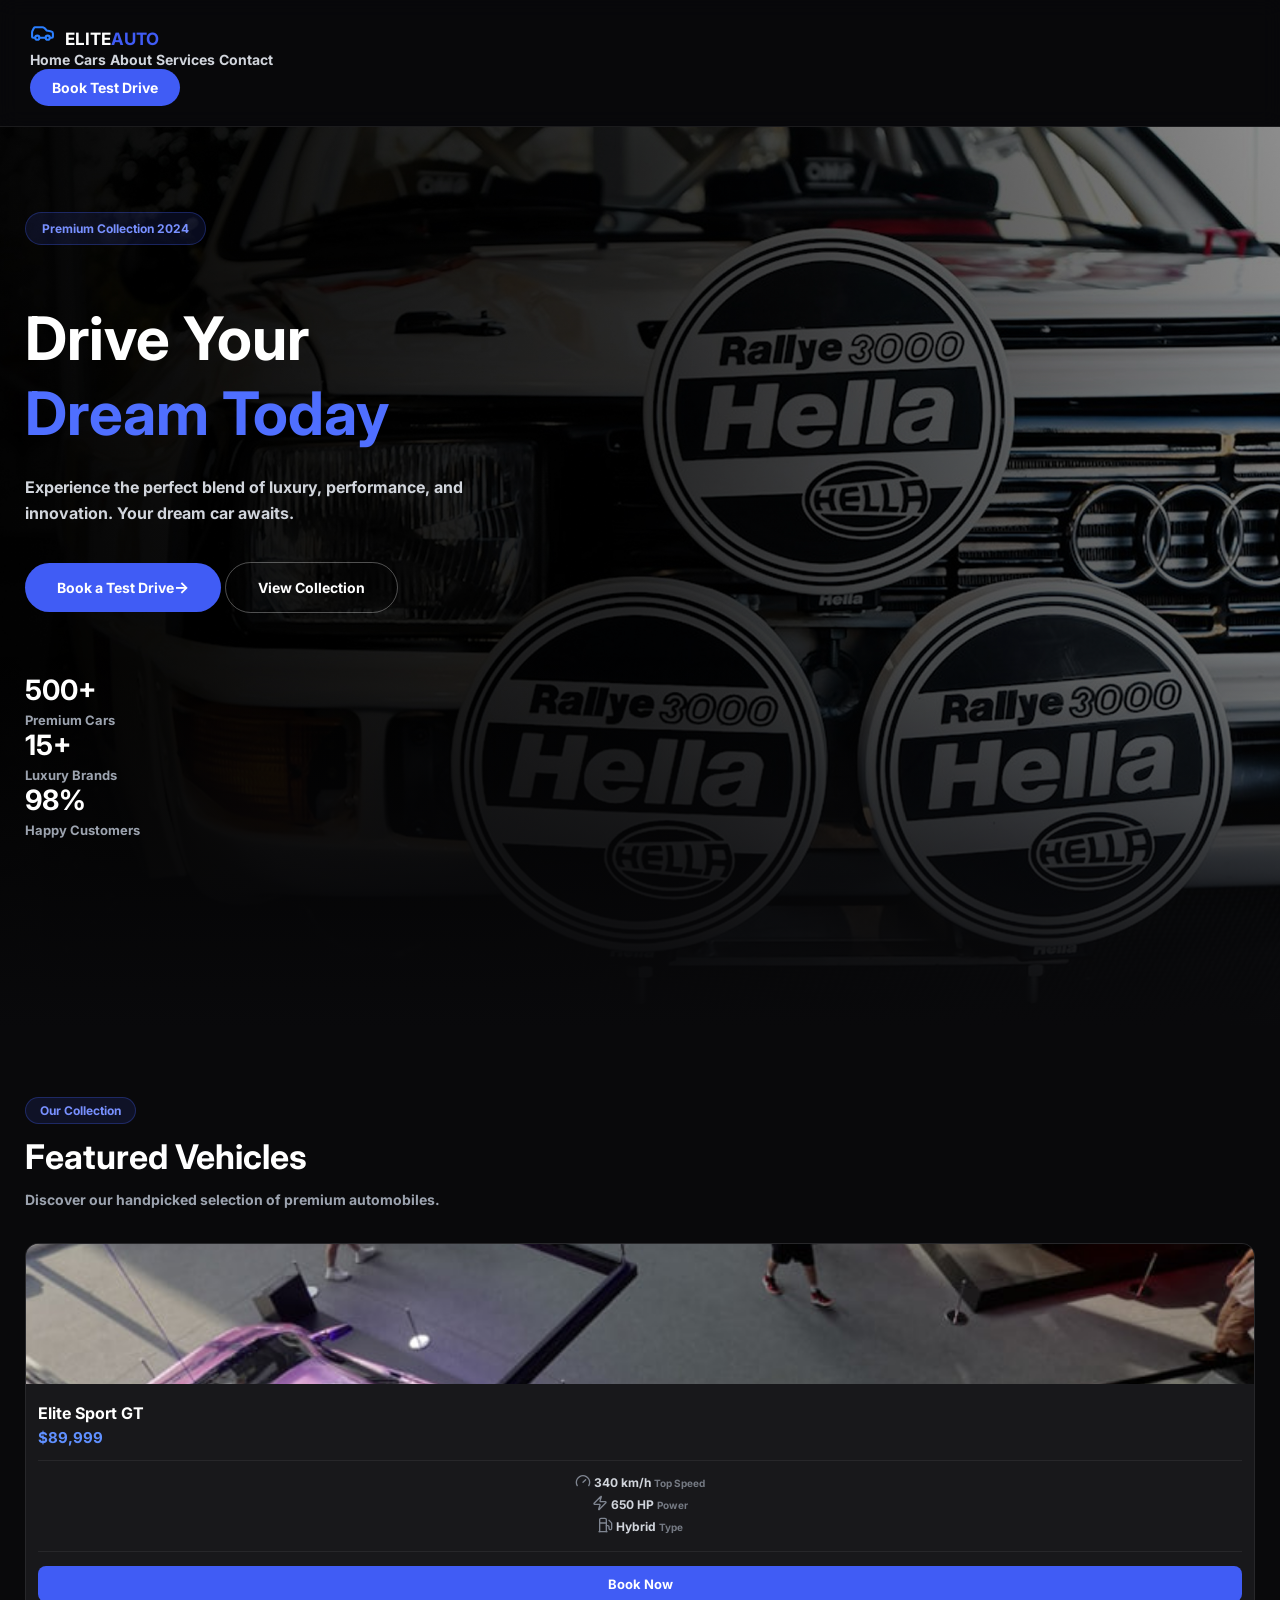
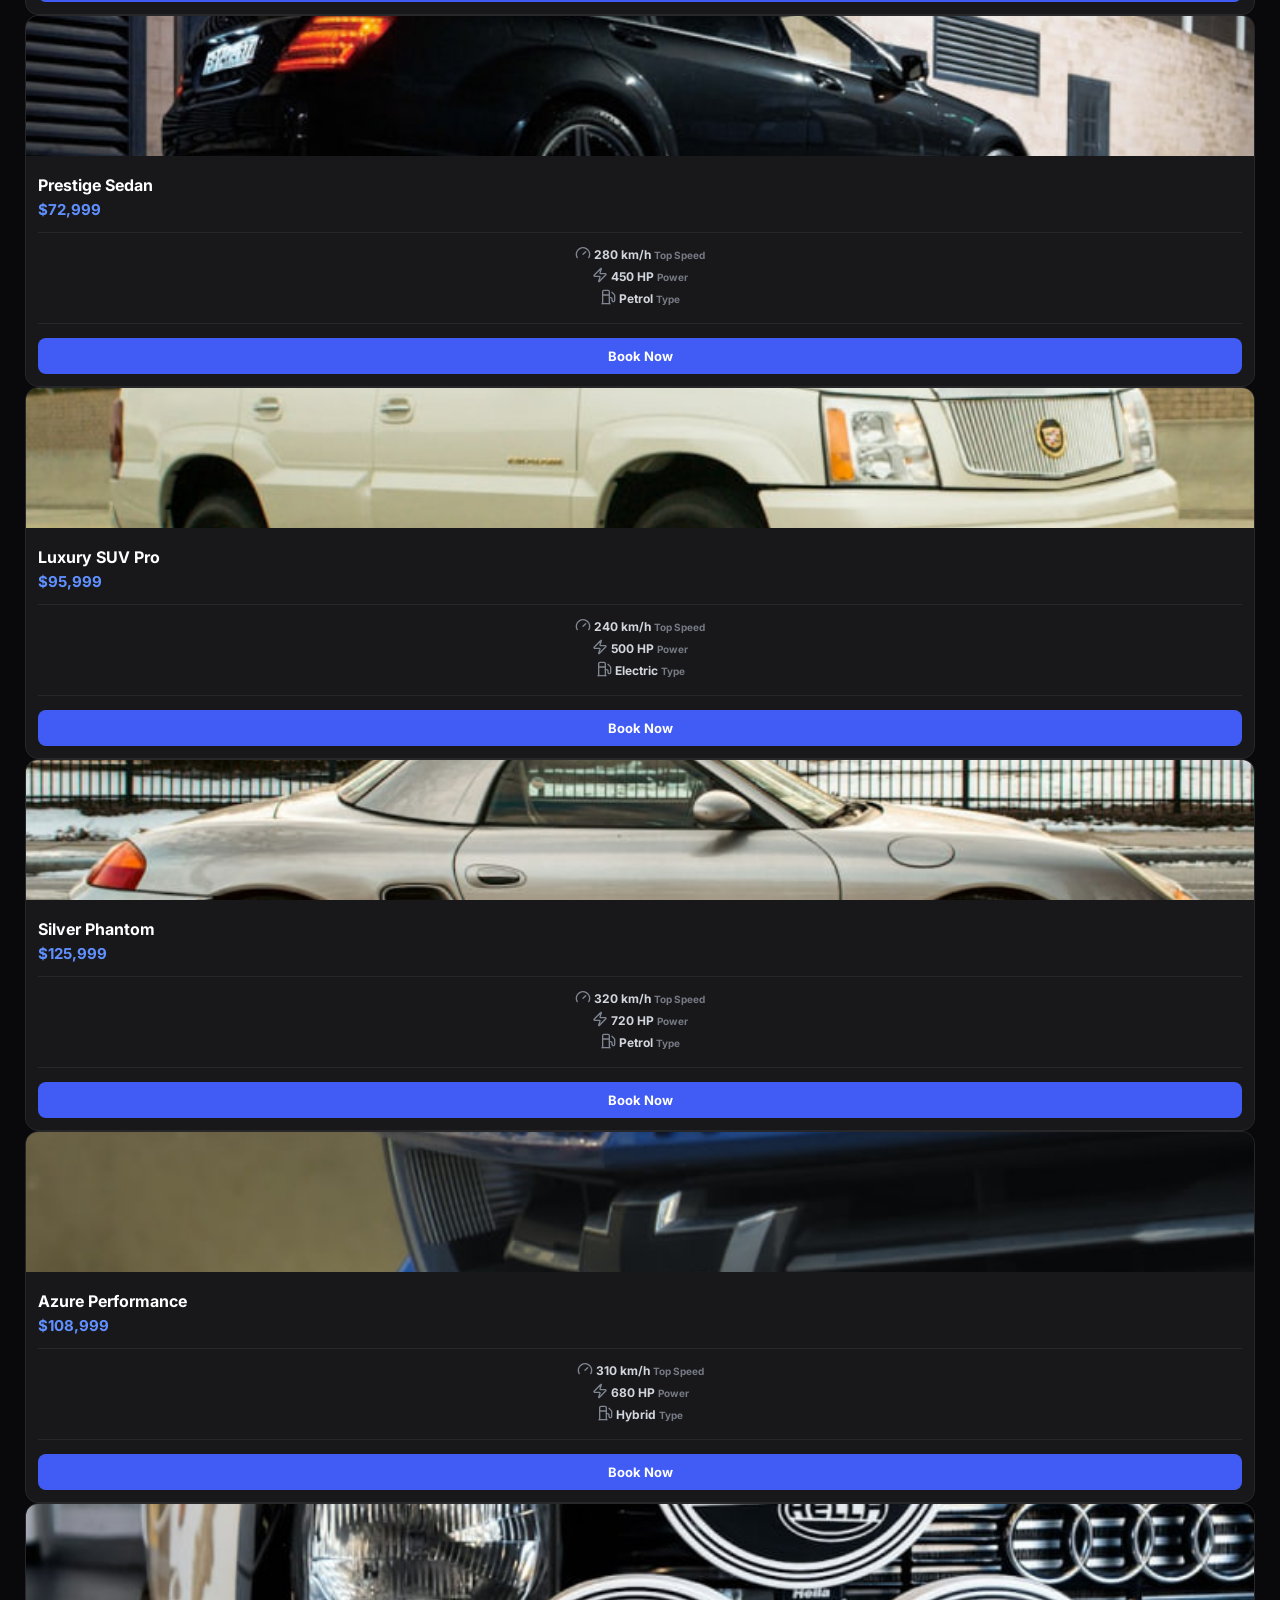
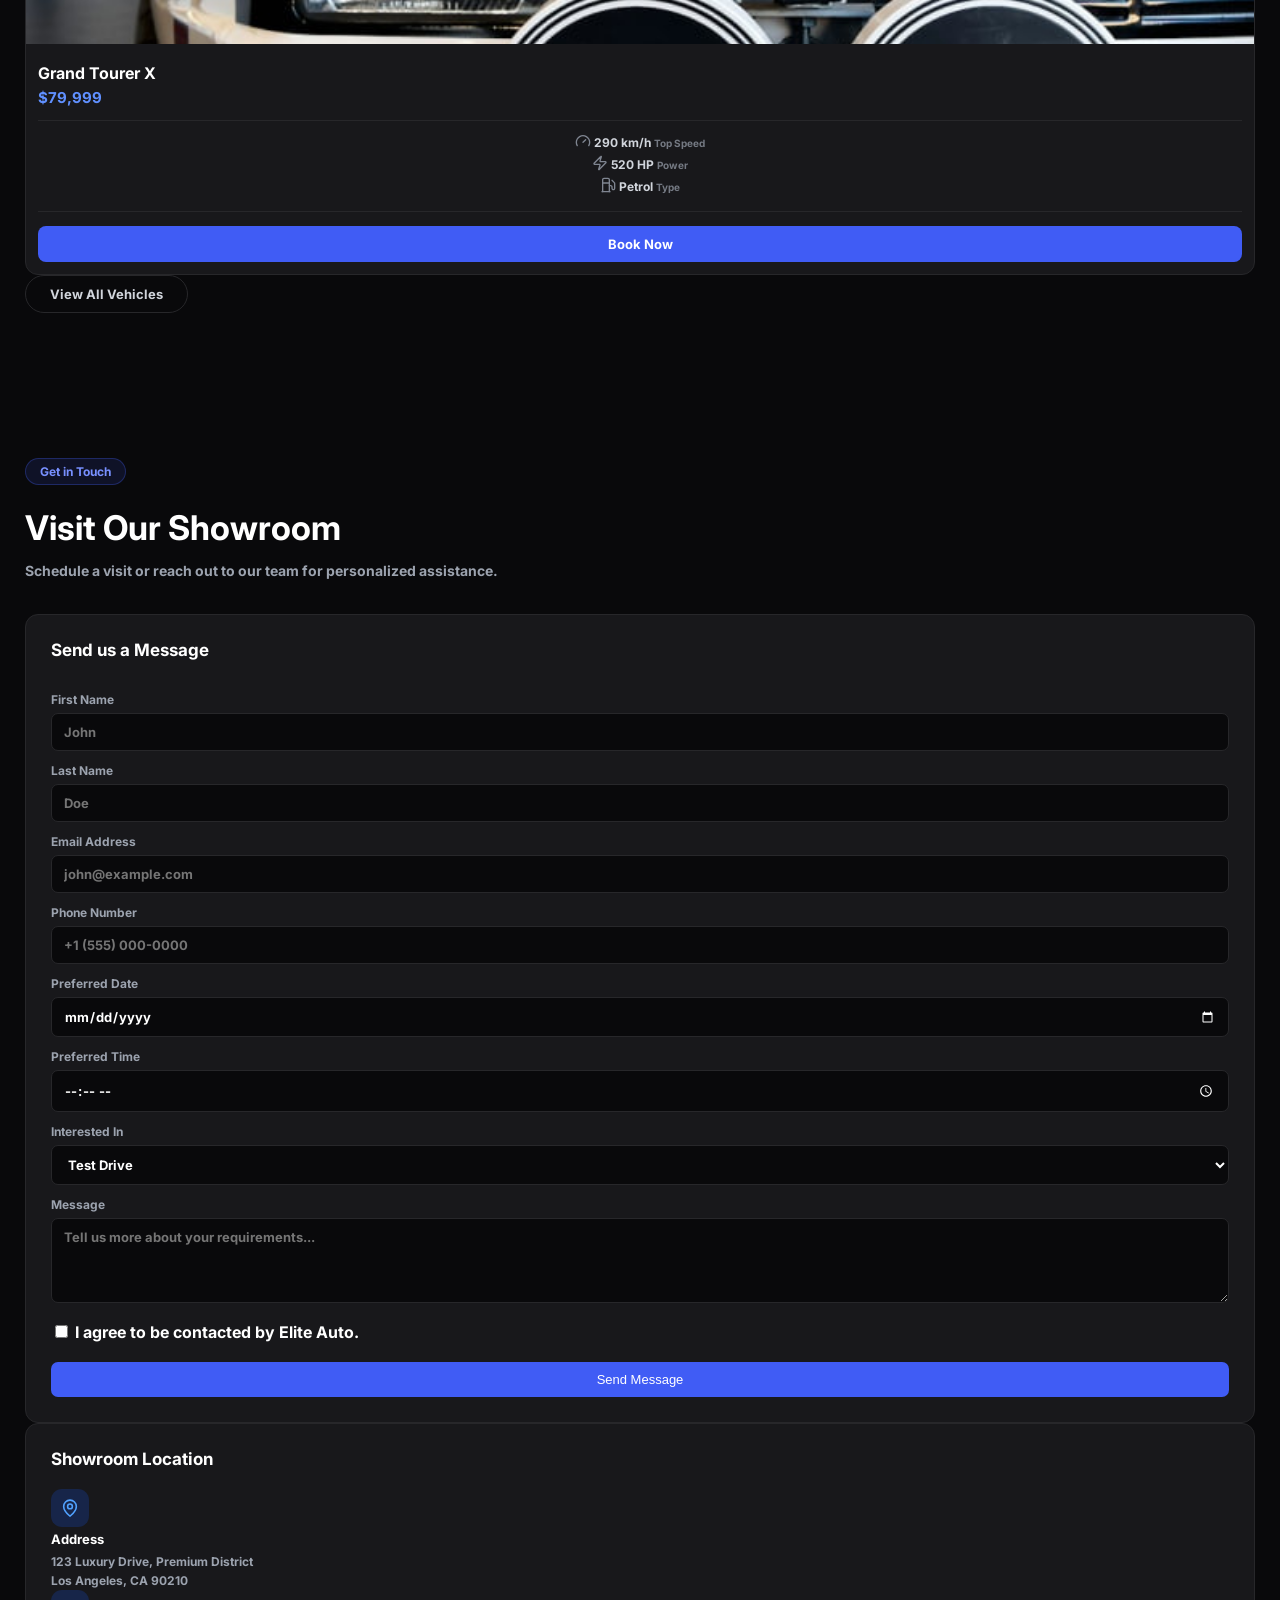
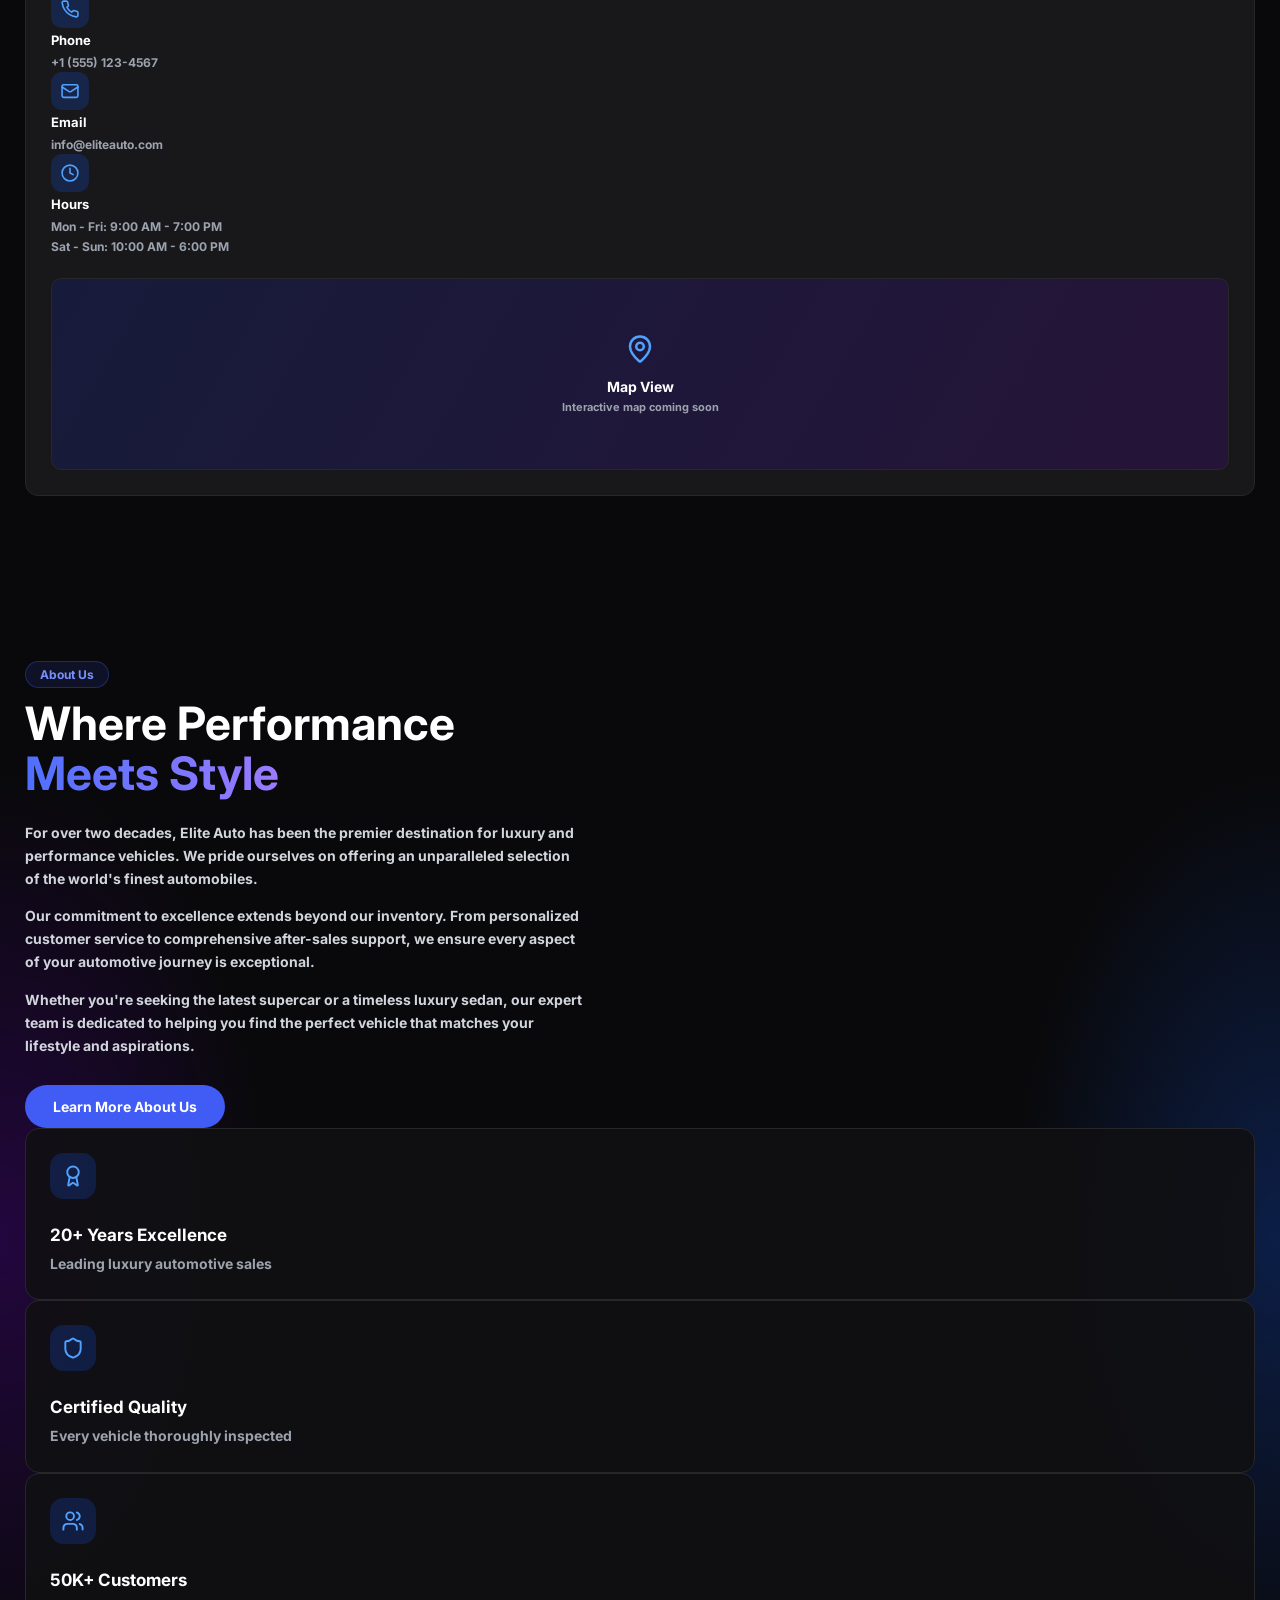
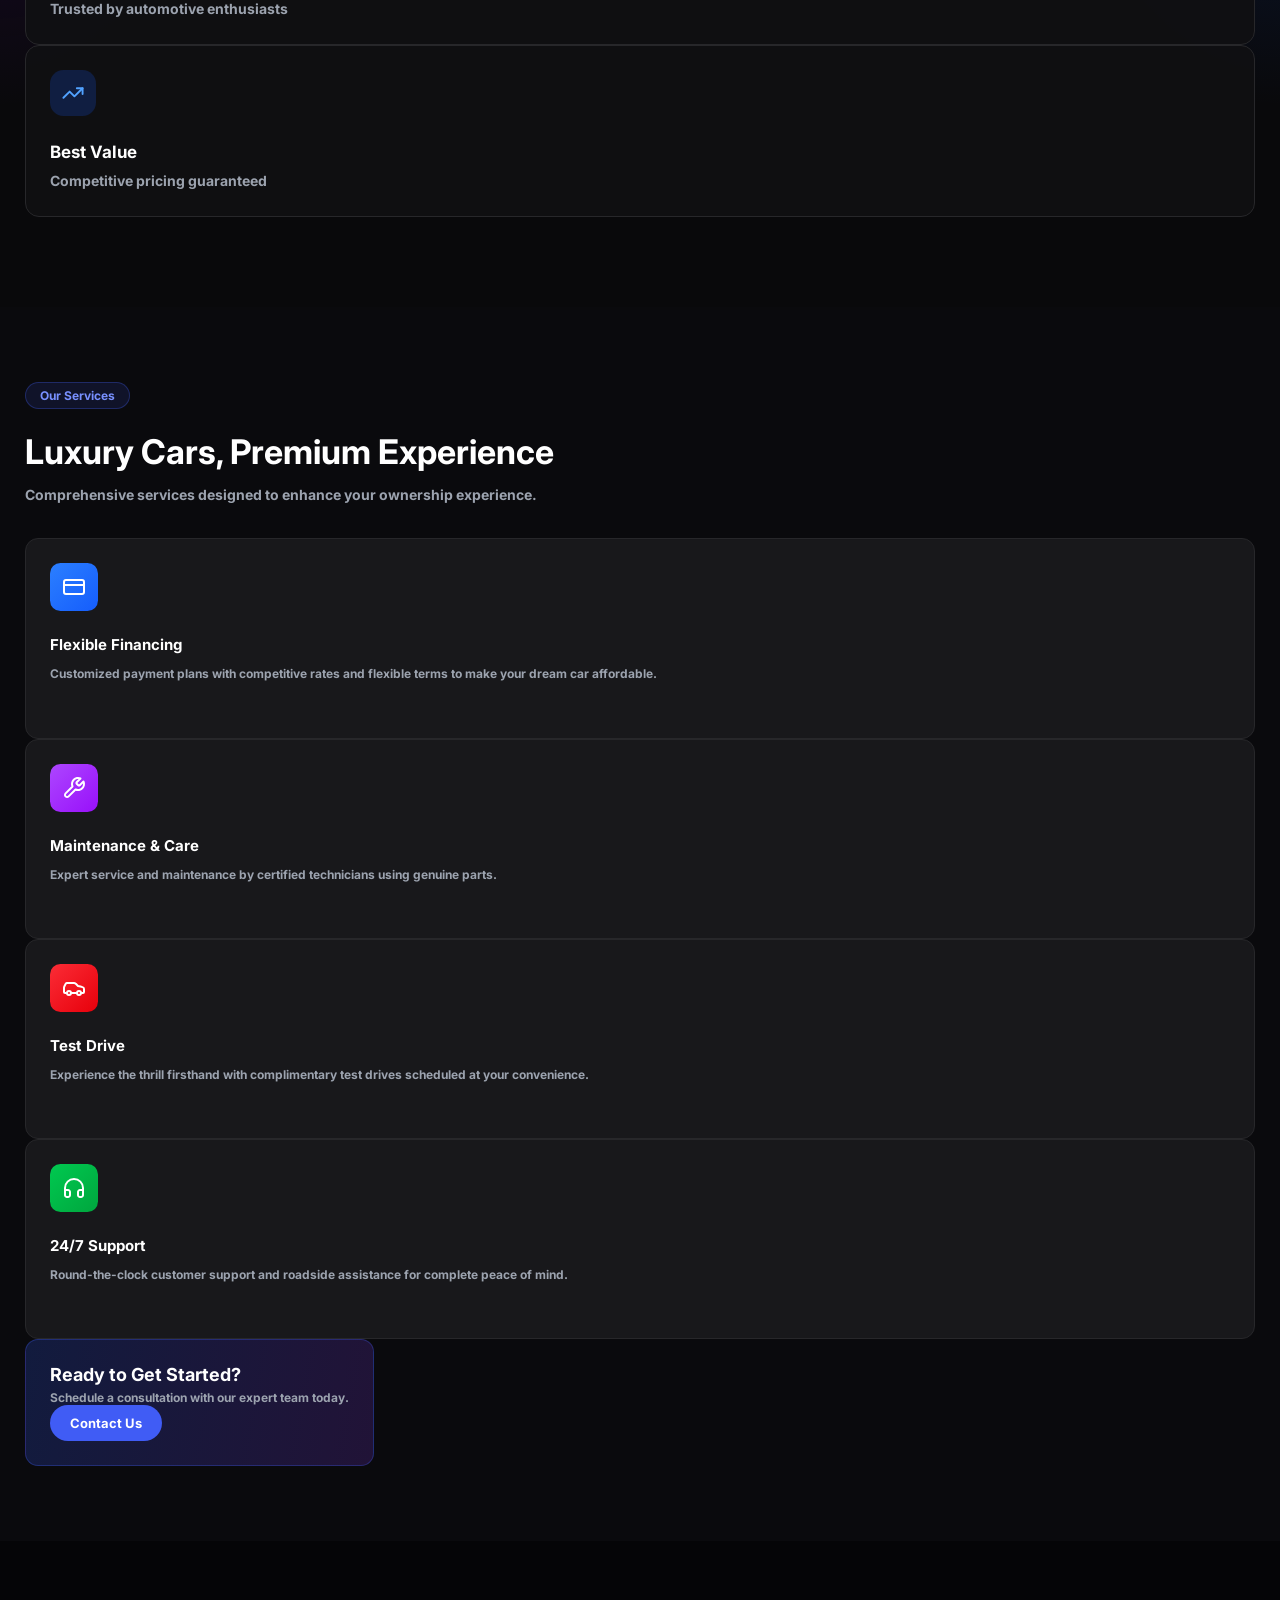
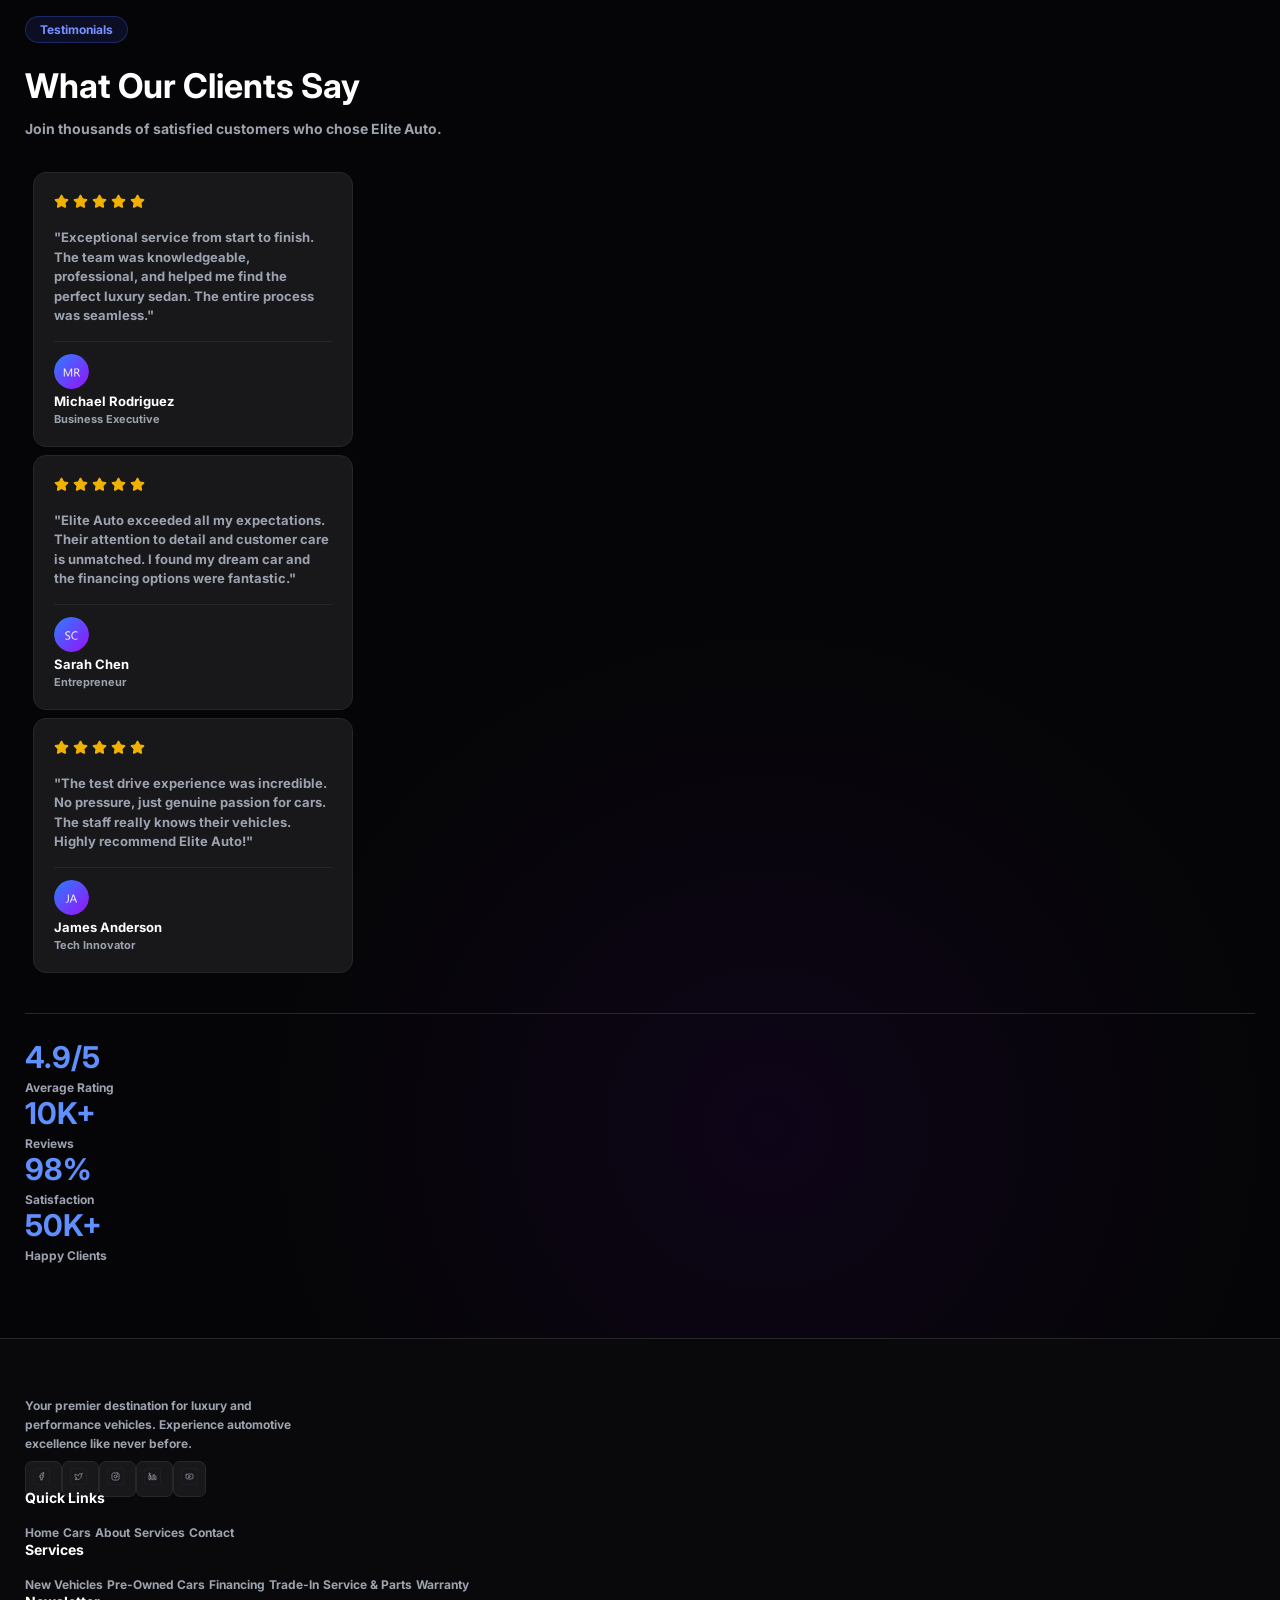
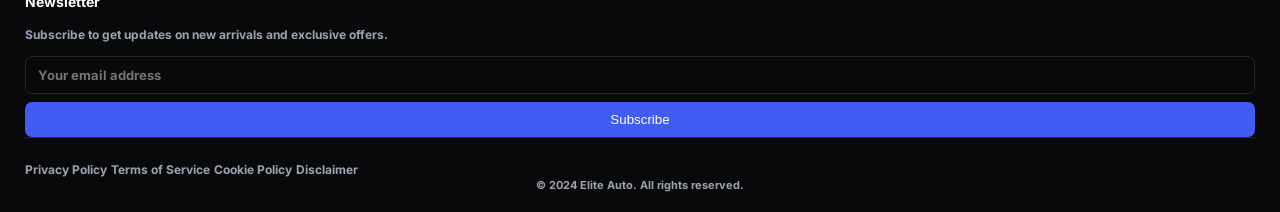
==== index.html @ 0f25a871 "first commit" ====
<!DOCTYPE html>
<html lang="en">
<head>
    <meta charset="UTF-8">
    <meta name="viewport" content="width=device-width, initial-scale=1.0">
    <link rel="icon" href="CSS/logo/favicon-32x32.png">
    <link rel="stylesheet" href="CSS/main.css">
    <link rel="preconnect" href="https://fonts.googleapis.com">
    <link rel="preconnect" href="https://fonts.gstatic.com" crossorigin>
    <link href="https://fonts.googleapis.com/css2?family=Inter:wght@400;500;600;700&display=swap" rel="stylesheet">
    <title>Elite Auto</title>
</head>

<body>

<header class="site-header">
    <a class="site-header__brand" href="#home">
        <img class="site-header__logo" src="CSS/logo/logo.svg" alt="Elite Auto">
        Elite<span class="site-header__brand-accent">Auto</span>
    </a>

    <nav class="site-header__nav">
        <a class="site-header__link" href="#home">Home</a>
        <a class="site-header__link" href="#cars">Cars</a>
        <a class="site-header__link" href="#about">About</a>
        <a class="site-header__link" href="#services">Services</a>
        <a class="site-header__link" href="#contact">Contact</a>
    </nav>

    <a class="site-header__cta" href="#contact">Book Test Drive</a>
</header>


<main>
<section class="hero" id="home">
    <p class="hero__badge">Premium Collection 2024</p>

    <h1 class="hero__title">
        Drive Your<br>
        <span class="hero__title-accent">Dream Today</span>
    </h1>

    <p class="hero__description">
        Experience the perfect blend of luxury, performance, and innovation.
        Your dream car awaits.
    </p>

    <div class="hero__actions">
        <a class="hero__button hero__button--primary" href="#contact">Book a Test Drive</a>
        <a class="hero__button hero__button--secondary" href="#cars">View Collection</a>
    </div>

    <dl class="hero__stats">
        <div class="hero__stat">
            <dt class="hero__stat-value">500+</dt>
            <dd class="hero__stat-label">Premium Cars</dd>
        </div>

        <div class="hero__stat">
            <dt class="hero__stat-value">15+</dt>
            <dd class="hero__stat-label">Luxury Brands</dd>
        </div>

        <div class="hero__stat">
            <dt class="hero__stat-value">98%</dt>
            <dd class="hero__stat-label">Happy Customers</dd>
        </div>
    </dl>
</section>


<section class="cars" id="cars">

    <header class="cars__header">
        <p class="cars__badge">Our Collection</p>
        <h2 class="cars__title">Featured Vehicles</h2>
        <p class="cars__description">
            Discover our handpicked selection of premium automobiles.
        </p>
    </header>

    <ul class="cars__grid">

        <li class="cars__item">
            <article class="car-card">
                <img class="car-card__image"
                     src="CSS/Images/photo1.jpg"
                     alt="Elite Sport GT">

                <h3 class="car-card__title">Elite Sport GT</h3>
                <p class="car-card__price">$89,999</p>

                <ul class="car-card__specs">
                    <li class="car-card__spec">
                        <img class="car-card__spec-icon" src="CSS/icons/speed.svg" alt="">
                        <span class="car-card__spec-value">340 km/h</span>
                        <span class="car-card__spec-label">Top Speed</span>
                    </li>
                    <li class="car-card__spec">
                        <img class="car-card__spec-icon" src="CSS/icons/power.svg" alt="">
                        <span class="car-card__spec-value">650 HP</span>
                        <span class="car-card__spec-label">Power</span>
                    </li>
                    <li class="car-card__spec">
                        <img class="car-card__spec-icon" src="CSS/icons/type.svg" alt="">
                        <span class="car-card__spec-value">Hybrid</span>
                        <span class="car-card__spec-label">Type</span>
                    </li>
                </ul>

                <a class="car-card__button" href="#contact">Book Now</a>
            </article>
        </li>

        <li class="cars__item">
            <article class="car-card">
                <img class="car-card__image"
                     src="CSS/Images/photo2.jpg"
                     alt="Prestige Sedan">

                <h3 class="car-card__title">Prestige Sedan</h3>
                <p class="car-card__price">$72,999</p>

                <ul class="car-card__specs">
                    <li class="car-card__spec">
                        <img class="car-card__spec-icon" src="CSS/icons/speed.svg" alt="">
                        <span class="car-card__spec-value">280 km/h</span>
                        <span class="car-card__spec-label">Top Speed</span>
                    </li>
                    <li class="car-card__spec">
                        <img class="car-card__spec-icon" src="CSS/icons/power.svg" alt="">
                        <span class="car-card__spec-value">450 HP</span>
                        <span class="car-card__spec-label">Power</span>
                    </li>
                    <li class="car-card__spec">
                        <img class="car-card__spec-icon" src="CSS/icons/type.svg" alt="">
                        <span class="car-card__spec-value">Petrol</span>
                        <span class="car-card__spec-label">Type</span>
                    </li>
                </ul>

                <a class="car-card__button" href="#contact">Book Now</a>
            </article>
        </li>

        <li class="cars__item">
            <article class="car-card">
                <img class="car-card__image"
                     src="CSS/Images/photo3.jpg"
                     alt="Luxury SUV Pro">

                <h3 class="car-card__title">Luxury SUV Pro</h3>
                <p class="car-card__price">$95,999</p>

                <ul class="car-card__specs">
                    <li class="car-card__spec">
                        <img class="car-card__spec-icon" src="CSS/icons/speed.svg" alt="">
                        <span class="car-card__spec-value">240 km/h</span>
                        <span class="car-card__spec-label">Top Speed</span>
                    </li>
                    <li class="car-card__spec">
                        <img class="car-card__spec-icon" src="CSS/icons/power.svg" alt="">
                        <span class="car-card__spec-value">500 HP</span>
                        <span class="car-card__spec-label">Power</span>
                    </li>
                    <li class="car-card__spec">
                        <img class="car-card__spec-icon" src="CSS/icons/type.svg" alt="">
                        <span class="car-card__spec-value">Electric</span>
                        <span class="car-card__spec-label">Type</span>
                    </li>
                </ul>

                <a class="car-card__button" href="#contact">Book Now</a>
            </article>
        </li>

        <li class="cars__item">
            <article class="car-card">
                <img class="car-card__image"
                     src="CSS/Images/photo4.jpg"
                     alt="Silver Phantom">

                <h3 class="car-card__title">Silver Phantom</h3>
                <p class="car-card__price">$125,999</p>

                <ul class="car-card__specs">
                    <li class="car-card__spec">
                        <img class="car-card__spec-icon" src="CSS/icons/speed.svg" alt="">
                        <span class="car-card__spec-value">320 km/h</span>
                        <span class="car-card__spec-label">Top Speed</span>
                    </li>
                    <li class="car-card__spec">
                        <img class="car-card__spec-icon" src="CSS/icons/power.svg" alt="">
                        <span class="car-card__spec-value">720 HP</span>
                        <span class="car-card__spec-label">Power</span>
                    </li>
                    <li class="car-card__spec">
                        <img class="car-card__spec-icon" src="CSS/icons/type.svg" alt="">
                        <span class="car-card__spec-value">Petrol</span>
                        <span class="car-card__spec-label">Type</span>
                    </li>
                </ul>

                <a class="car-card__button" href="#contact">Book Now</a>
            </article>
        </li>

        <li class="cars__item">
            <article class="car-card">
                <img class="car-card__image"
                     src="CSS/Images/photo5.jpg"
                     alt="Azure Performance">

                <h3 class="car-card__title">Azure Performance</h3>
                <p class="car-card__price">$108,999</p>

                <ul class="car-card__specs">
                    <li class="car-card__spec">
                        <img class="car-card__spec-icon" src="CSS/icons/speed.svg" alt="">
                        <span class="car-card__spec-value">310 km/h</span>
                        <span class="car-card__spec-label">Top Speed</span>
                    </li>
                    <li class="car-card__spec">
                        <img class="car-card__spec-icon" src="CSS/icons/power.svg" alt="">
                        <span class="car-card__spec-value">680 HP</span>
                        <span class="car-card__spec-label">Power</span>
                    </li>
                    <li class="car-card__spec">
                        <img class="car-card__spec-icon" src="CSS/icons/type.svg" alt="">
                        <span class="car-card__spec-value">Hybrid</span>
                        <span class="car-card__spec-label">Type</span>
                    </li>
                </ul>

                <a class="car-card__button" href="#contact">Book Now</a>
            </article>
        </li>

        <li class="cars__item">
            <article class="car-card">
                <img class="car-card__image"
                     src="CSS/Images/photo6.jpg"
                     alt="Grand Tourer X">

                <h3 class="car-card__title">Grand Tourer X</h3>
                <p class="car-card__price">$79,999</p>

                <ul class="car-card__specs">
                    <li class="car-card__spec">
                        <img class="car-card__spec-icon" src="CSS/icons/speed.svg" alt="">
                        <span class="car-card__spec-value">290 km/h</span>
                        <span class="car-card__spec-label">Top Speed</span>
                    </li>
                    <li class="car-card__spec">
                        <img class="car-card__spec-icon" src="CSS/icons/power.svg" alt="">
                        <span class="car-card__spec-value">520 HP</span>
                        <span class="car-card__spec-label">Power</span>
                    </li>
                    <li class="car-card__spec">
                        <img class="car-card__spec-icon" src="CSS/icons/type.svg" alt="">
                        <span class="car-card__spec-value">Petrol</span>
                        <span class="car-card__spec-label">Type</span>
                    </li>
                </ul>

                <a class="car-card__button" href="#contact">Book Now</a>
            </article>
        </li>

    </ul>

    <a class="cars__all-link" href="#cars">View All Vehicles</a>

</section>

<section class="contact" id="contact">

    <p class="contact__badge">Get in Touch</p>
    <h2 class="contact__title">Visit Our Showroom</h2>
    <p class="contact__description">
        Schedule a visit or reach out to our team for personalized assistance.
    </p>

    <form class="contact-form">
        <h3 class="contact-form__title">Send us a Message</h3>

        <fieldset class="contact-form__row">
            <legend class="contact-form__legend">Personal Information</legend>

            <div class="contact-form__field">
                <label class="contact-form__label" for="first-name">First Name</label>
                <input class="form-control" id="first-name" name="first-name"
                       type="text" placeholder="John">
            </div>

            <div class="contact-form__field">
                <label class="contact-form__label" for="last-name">Last Name</label>
                <input class="form-control" id="last-name" name="last-name"
                       type="text" placeholder="Doe">
            </div>
        </fieldset>

        <label class="contact-form__label" for="email">Email Address</label>
        <input class="form-control" id="email" name="email"
               type="email" placeholder="john@example.com">

        <label class="contact-form__label" for="phone">Phone Number</label>
        <input class="form-control" id="phone" name="phone"
               type="tel" placeholder="+1 (555) 000-0000">

        <label class="contact-form__label" for="date">Preferred Date</label>
        <input class="form-control" id="date" name="date" type="date">

        <label class="contact-form__label" for="time">Preferred Time</label>
        <input class="form-control" id="time" name="time" type="time">

        <label class="contact-form__label" for="interest">Interested In</label>
        <select class="form-control" id="interest" name="interest">
            <option>Test Drive</option>
            <option>Vehicle Purchase</option>
            <option>Financing</option>
            <option>Service</option>
        </select>

        <label class="contact-form__label" for="message">Message</label>
        <textarea class="form-control contact-form__message"
                  id="message"
                  name="message"
                  placeholder="Tell us more about your requirements..."></textarea>

        <label class="contact-form__agreement" for="agreement">
            <input class="contact-form__checkbox"
                   type="checkbox"
                   id="agreement"
                   name="agreement"
                   required>
            I agree to be contacted by Elite Auto.
        </label>

        <button class="contact-form__submit" type="submit">Send Message</button>
    </form>


    <aside class="showroom">

        <h3 class="showroom__title">Showroom Location</h3>

        <ul class="showroom__list">

            <li class="showroom__item">
                <img class="showroom__icon" src="CSS/icons/adress.svg" alt="">
                <div class="showroom__content">
                    <h3 class="showroom__item-title">Address</h3>
                    <address class="showroom__detail">
                        123 Luxury Drive, Premium District<br>
                        Los Angeles, CA 90210
                    </address>
                </div>
            </li>

            <li class="showroom__item">
                <img class="showroom__icon" src="CSS/icons/phone.svg" alt="">
                <div class="showroom__content">
                    <h3 class="showroom__item-title">Phone</h3>
                    <p class="showroom__detail">
                        <a href="tel:+15551234567">+1 (555) 123-4567</a>
                    </p>
                </div>
            </li>

            <li class="showroom__item">
                <img class="showroom__icon" src="CSS/icons/email.svg" alt="">
                <div class="showroom__content">
                    <h3 class="showroom__item-title">Email</h3>
                    <p class="showroom__detail">
                        <a href="mailto:info@eliteauto.com">info@eliteauto.com</a>
                    </p>
                </div>
            </li>

            <li class="showroom__item">
                <img class="showroom__icon" src="CSS/icons/hours.svg" alt="">
                <div class="showroom__content">
                    <h3 class="showroom__item-title">Hours</h3>
                    <p class="showroom__detail">
                        Mon - Fri: 9:00 AM - 7:00 PM<br>
                        Sat - Sun: 10:00 AM - 6:00 PM
                    </p>
                </div>
            </li>

        </ul>

        <section class="showroom__map">
            <img class="showroom__map-icon" src="CSS/icons/map.svg" alt="">
            <h3 class="showroom__map-title">Map View</h3>
            <p class="showroom__map-description">Interactive map coming soon</p>
        </section>

    </aside>

</section>


<section class="about" id="about">

    <p class="about__badge">About Us</p>
    <h2 class="about__title">
        Where Performance<br>
        <span class="about__title-accent">Meets Style</span>
    </h2>

    <p class="about__description">
        For over two decades, Elite Auto has been the premier destination
        for luxury and performance vehicles. We pride ourselves on offering
        an unparalleled selection of the world's finest automobiles.
    </p>

    <p class="about__description">
        Our commitment to excellence extends beyond our inventory. From
        personalized customer service to comprehensive after-sales support,
        we ensure every aspect of your automotive journey is exceptional.
    </p>

    <p class="about__description">
        Whether you're seeking the latest supercar or a timeless luxury sedan,
        our expert team is dedicated to helping you find the perfect vehicle
        that matches your lifestyle and aspirations.
    </p>

    <a class="about__link" href="#contact">Learn More About Us</a>

    <ul class="about__features">

        <li class="about__feature">
            <article class="about__feature-card">
                <img class="about__feature-icon" src="CSS/icons/award.svg" alt="">
                <h3 class="about__feature-title">20+ Years Excellence</h3>
                <p class="about__feature-description">Leading luxury automotive sales</p>
            </article>
        </li>

        <li class="about__feature">
            <article class="about__feature-card">
                <img class="about__feature-icon" src="CSS/icons/quality.svg" alt="">
                <h3 class="about__feature-title">Certified Quality</h3>
                <p class="about__feature-description">Every vehicle thoroughly inspected</p>
            </article>
        </li>

        <li class="about__feature">
            <article class="about__feature-card">
                <img class="about__feature-icon" src="CSS/icons/customers.svg" alt="">
                <h3 class="about__feature-title">50K+ Customers</h3>
                <p class="about__feature-description">Trusted by automotive enthusiasts</p>
            </article>
        </li>

        <li class="about__feature">
            <article class="about__feature-card">
                <img class="about__feature-icon" src="CSS/icons/value.svg" alt="">
                <h3 class="about__feature-title">Best Value</h3>
                <p class="about__feature-description">Competitive pricing guaranteed</p>
            </article>
        </li>

    </ul>

</section>


<section class="services" id="services">

    <p class="services__badge">Our Services</p>
    <h2 class="services__title">Luxury Cars, Premium Experience</h2>

    <p class="services__description">
        Comprehensive services designed to enhance your ownership experience.
    </p>

    <ul class="services__grid">

        <li class="services__item">
            <article class="service-card">
                <img class="service-card__icon" src="CSS/icons/blue.svg" alt="Financing">
                <h3 class="service-card__title">Flexible Financing</h3>
                <p class="service-card__description">
                    Customized payment plans with competitive rates and
                    flexible terms to make your dream car affordable.
                </p>
            </article>
        </li>

        <li class="services__item">
            <article class="service-card">
                <img class="service-card__icon" src="CSS/icons/care.svg" alt="Maintenance">
                <h3 class="service-card__title">Maintenance &amp; Care</h3>
                <p class="service-card__description">
                    Expert service and maintenance by certified technicians
                    using genuine parts.
                </p>
            </article>
        </li>

        <li class="services__item">
            <article class="service-card">
                <img class="service-card__icon" src="CSS/icons/drive.svg" alt="Test Drive">
                <h3 class="service-card__title">Test Drive</h3>
                <p class="service-card__description">
                    Experience the thrill firsthand with complimentary test
                    drives scheduled at your convenience.
                </p>
            </article>
        </li>

        <li class="services__item">
            <article class="service-card">
                <img class="service-card__icon" src="CSS/icons/support.svg" alt="24/7 Support">
                <h3 class="service-card__title">24/7 Support</h3>
                <p class="service-card__description">
                    Round-the-clock customer support and roadside assistance
                    for complete peace of mind.
                </p>
            </article>
        </li>

    </ul>

    <article class="services__promo">
        <h3 class="services__promo-title">Ready to Get Started?</h3>
        <p class="services__promo-description">
            Schedule a consultation with our expert team today.
        </p>
        <a class="services__promo-link" href="#contact">Contact Us</a>
    </article>

</section>


<section class="testimonials" id="testimonials">

    <p class="testimonials__badge">Testimonials</p>
    <h2 class="testimonials__title">What Our Clients Say</h2>

    <p class="testimonials__description">
        Join thousands of satisfied customers who chose Elite Auto.
    </p>

    <article class="testimonial-card">

        <header class="testimonial-card__rating">
            <span class="testimonial-card__stars">
                <img class="testimonial-card__star" src="CSS/icons/star.svg" alt="">
                <img class="testimonial-card__star" src="CSS/icons/star.svg" alt="">
                <img class="testimonial-card__star" src="CSS/icons/star.svg" alt="">
                <img class="testimonial-card__star" src="CSS/icons/star.svg" alt="">
                <img class="testimonial-card__star" src="CSS/icons/star.svg" alt="">
            </span>
        </header>

        <blockquote class="testimonial-card__quote">
            "Exceptional service from start to finish. The team was
            knowledgeable, professional, and helped me find the perfect
            luxury sedan. The entire process was seamless."
        </blockquote>

        <footer class="testimonial-card__author">
            <img class="testimonial-card__avatar"
                 src="CSS/icons/mr.svg"
                 alt="Michael Rodriguez">

            <div class="testimonial-card__author-info">
                <h3 class="testimonial-card__author-name">Michael Rodriguez</h3>
                <p class="testimonial-card__author-role">Business Executive</p>
            </div>
        </footer>

    </article>


    <article class="testimonial-card">

        <header class="testimonial-card__rating">
            <span class="testimonial-card__stars">
                <img class="testimonial-card__star" src="CSS/icons/star.svg" alt="">
                <img class="testimonial-card__star" src="CSS/icons/star.svg" alt="">
                <img class="testimonial-card__star" src="CSS/icons/star.svg" alt="">
                <img class="testimonial-card__star" src="CSS/icons/star.svg" alt="">
                <img class="testimonial-card__star" src="CSS/icons/star.svg" alt="">
            </span>
        </header>

        <blockquote class="testimonial-card__quote">
            "Elite Auto exceeded all my expectations. Their attention to
            detail and customer care is unmatched. I found my dream car and
            the financing options were fantastic."
        </blockquote>

        <footer class="testimonial-card__author">
            <img class="testimonial-card__avatar"
                 src="CSS/icons/sr.svg"
                 alt="Sarah Chen">

            <div class="testimonial-card__author-info">
                <h3 class="testimonial-card__author-name">Sarah Chen</h3>
                <p class="testimonial-card__author-role">Entrepreneur</p>
            </div>
        </footer>

    </article>


    <article class="testimonial-card">

        <header class="testimonial-card__rating">
            <span class="testimonial-card__stars">
                <img class="testimonial-card__star" src="CSS/icons/star.svg" alt="">
                <img class="testimonial-card__star" src="CSS/icons/star.svg" alt="">
                <img class="testimonial-card__star" src="CSS/icons/star.svg" alt="">
                <img class="testimonial-card__star" src="CSS/icons/star.svg" alt="">
                <img class="testimonial-card__star" src="CSS/icons/star.svg" alt="">
            </span>
        </header>

        <blockquote class="testimonial-card__quote">
            "The test drive experience was incredible. No pressure, just
            genuine passion for cars. The staff really knows their vehicles.
            Highly recommend Elite Auto!"
        </blockquote>

        <footer class="testimonial-card__author">
            <img class="testimonial-card__avatar"
                 src="CSS/icons/ja.svg"
                 alt="James Anderson">

            <div class="testimonial-card__author-info">
                <h3 class="testimonial-card__author-name">James Anderson</h3>
                <p class="testimonial-card__author-role">Tech Innovator</p>
            </div>
        </footer>

    </article>


    <dl class="testimonials__stats">

        <div class="testimonials__stat">
            <dt class="testimonials__stat-value">4.9/5</dt>
            <dd class="testimonials__stat-label">Average Rating</dd>
        </div>

        <div class="testimonials__stat">
            <dt class="testimonials__stat-value">10K+</dt>
            <dd class="testimonials__stat-label">Reviews</dd>
        </div>

        <div class="testimonials__stat">
            <dt class="testimonials__stat-value">98%</dt>
            <dd class="testimonials__stat-label">Satisfaction</dd>
        </div>

        <div class="testimonials__stat">
            <dt class="testimonials__stat-value">50K+</dt>
            <dd class="testimonials__stat-label">Happy Clients</dd>
        </div>

    </dl>

</section>

</main>


<footer class="site-footer">

    <section class="site-footer__section site-footer__section--brand">

        <p class="site-footer__description">
            Your premier destination for luxury and performance vehicles.
            Experience automotive excellence like never before.
        </p>

        <nav class="social-links">
            <a class="social-links__link" href="#">
                <img class="social-links__icon" src="CSS/icons/Facebook.svg" alt="Facebook">
            </a>

            <a class="social-links__link" href="#">
                <img class="social-links__icon" src="CSS/icons/Twitter.svg" alt="Twitter">
            </a>

            <a class="social-links__link" href="#">
                <img class="social-links__icon" src="CSS/icons/Instagram.svg" alt="Instagram">
            </a>

            <a class="social-links__link" href="#">
                <img class="social-links__icon" src="CSS/icons/LinkedIn.svg" alt="LinkedIn">
            </a>

            <a class="social-links__link" href="#">
                <img class="social-links__icon" src="CSS/icons/YouTube.svg" alt="YouTube">
            </a>
        </nav>

    </section>


    <nav class="site-footer__section">

        <h3 class="site-footer__title">Quick Links</h3>

        <a class="site-footer__link" href="#home">Home</a>
        <a class="site-footer__link" href="#cars">Cars</a>
        <a class="site-footer__link" href="#about">About</a>
        <a class="site-footer__link" href="#services">Services</a>
        <a class="site-footer__link" href="#contact">Contact</a>

    </nav>


    <section class="site-footer__section">

        <h3 class="site-footer__title">Services</h3>

        <a class="site-footer__link" href="#cars">New Vehicles</a>
        <a class="site-footer__link" href="#cars">Pre-Owned Cars</a>
        <a class="site-footer__link" href="#services">Financing</a>
        <a class="site-footer__link" href="#contact">Trade-In</a>
        <a class="site-footer__link" href="#services">Service &amp; Parts</a>
        <a class="site-footer__link" href="#services">Warranty</a>

    </section>


    <section class="site-footer__section site-footer__section--newsletter">

        <h3 class="site-footer__title">Newsletter</h3>

        <p class="site-footer__description">
            Subscribe to get updates on new arrivals and exclusive offers.
        </p>

        <form class="site-footer__newsletter-form">

            <label class="site-footer__newsletter-label" for="newsletter-email">
                Email Address
            </label>

            <input class="form-control site-footer__newsletter-input"
                   id="newsletter-email"
                   type="email"
                   name="email"
                   placeholder="Your email address"
                   required>

            <button class="site-footer__newsletter-button" type="submit">
                Subscribe
            </button>

        </form>

    </section>


    <nav class="site-footer__legal">

        <a class="site-footer__link" href="#">Privacy Policy</a>
        <a class="site-footer__link" href="#">Terms of Service</a>
        <a class="site-footer__link" href="#">Cookie Policy</a>
        <a class="site-footer__link" href="#">Disclaimer</a>

    </nav>


    <p class="site-footer__copyright">
        &copy; 2024 Elite Auto. All rights reserved.
    </p>

</footer>

</body>
</html>
---- CSS/main.css ----
/* variables */

:root {
    --font-main: "Inter", "Segoe UI", Arial, sans-serif;

    /* Фони */
    --color-bg: #09090b;
    --color-bg-alt: #0a0a0d;
    --color-bg-deep: #050507;
    --color-surface: #18181b;
    --color-card-bg: rgba(16, 16, 18, 0.9);

    /* Основний колір */
    --color-primary: #405cf5;
    --color-primary-rgb: 64, 92, 245;
    --color-primary-hover: #3150df;
    --color-primary-light: #6090ff;
    --color-primary-soft: #7890ff;

    /* Акценти й градієнти */
    --color-accent: #4f6fff;
    --color-accent-end: #9b7bff;
    --color-promo-start: #121b3e;
    --color-promo-end: #211337;
    --color-map-start: #171b3b;
    --color-map-end: #251438;

    /* Світіння */
    --glow-purple-rgb: 94, 0, 180;
    --glow-purple-dark-rgb: 85, 0, 150;
    --glow-blue-rgb: 21, 93, 252;

    /* Службові rgb */
    --color-bg-rgb: 9, 9, 11;
    --color-white-rgb: 255, 255, 255;

    /* Текст і рамки */
    --color-text: #ffffff;
    --color-text-secondary: #d1d5dc;
    --color-text-muted: #9ca3af;
    --color-border: #27272a;

    /* Форми й анімації */
    --radius-pill: 50px;
    --radius-card: 13px;
    --transition: 0.2s ease;
}


/* base */

*,
*::before,
*::after {
    box-sizing: border-box;
}

body {
    margin: 0;
    font-family: var(--font-main);
    font-weight: 700;
    background: var(--color-bg);
    color: var(--color-text);
}

h1,
h2,
h3 {
    font-weight: inherit;
}

a {
    color: inherit;
    text-decoration: none;
    transition:
        color var(--transition),
        background-color var(--transition),
        border-color var(--transition);
}

ul {
    list-style: none;
    padding: 0;
    margin: 0;
}

img {
    max-width: 100%;
    height: auto;
}

button {
    border: none;
    border-radius: var(--radius-pill);
    padding: 10px 20px;
    background: var(--color-primary);
    color: var(--color-text);
    cursor: pointer;
    transition: background-color var(--transition);
}

button:hover {
    background: var(--color-primary-hover);
}

:focus-visible {
    outline: 2px solid var(--color-primary-light);
    outline-offset: 3px;
}


/* common */

/* visually hidden */
.contact-form__legend,
.site-footer__newsletter-label {
    position: absolute;
    width: 1px;
    height: 1px;
    margin: -1px;
    padding: 0;
    overflow: hidden;
    clip-path: inset(50%);
    white-space: nowrap;
    border: 0;
}

/* inline-block: badges, buttons and links */
.hero__badge,
.cars__badge,
.about__badge,
.services__badge,
.testimonials__badge,
.contact__badge,
.hero__button,
.site-header__cta,
.about__link,
.cars__all-link,
.services__promo-link {
    display: inline-block;
}

/* block: card button, form labels */
.car-card__button,
.contact-form__label,
.contact-form__agreement {
    display: block;
}

/* section badges */
.hero__badge,
.cars__badge,
.about__badge,
.services__badge,
.testimonials__badge,
.contact__badge {
    padding: 5px 14px;
    margin: 0 0 12px;
    border: 1px solid rgba(var(--color-primary-rgb), 0.3);
    border-radius: var(--radius-pill);
    background: rgba(var(--color-primary-rgb), 0.12);
    color: var(--color-primary-soft);
    font-size: 12px;
}

/* section titles */
.cars__title,
.about__title,
.services__title,
.testimonials__title,
.contact__title {
    font-size: clamp(26px, 4vw, 34px);
    text-wrap: balance;
}

/* section descriptions */
.cars__description,
.services__description,
.testimonials__description,
.contact__description {
    color: var(--color-text-muted);
    font-size: 14px;
}


/* header */

.site-header {
    padding: 20px 30px;
    background: rgba(var(--color-bg-rgb), 0.65);
    border-bottom: 1px solid rgba(var(--color-white-rgb), 0.08);
    backdrop-filter: blur(10px);
}

.site-header__brand {
    font-size: 17px;
    text-transform: uppercase;
}

.site-header__logo {
    width: 25px;
    margin-right: 6px;
}

.site-header__brand-accent {
    color: var(--color-primary);
}

.site-header__link {
    color: var(--color-text-secondary);
    font-size: 14px;
}

.site-header__link:hover {
    color: var(--color-text);
}

.site-header__cta {
    padding: 10px 22px;
    border-radius: var(--radius-pill);
    background: var(--color-primary);
    font-size: 14px;
}


/* hero */

.hero {
    min-height: 100vh;
    min-height: 100svh;
    padding: 85px 25px;
    background:
        linear-gradient(
            rgba(0, 0, 0, 0.4),
            rgba(0, 0, 0, 0.5) 60%,
            var(--color-bg)
        ),
        url("Images/div.absolute.jpg") center / cover no-repeat;
}

.hero__badge {
    padding: 8px 16px;
    margin-bottom: 56px;
}

.hero__title {
    max-width: 500px;
    margin: 0 0 24px;
    font-size: clamp(42px, 5vw, 60px);
    line-height: 1.25;
}

.hero__title-accent {
    color: var(--color-accent);
}

.hero__description {
    max-width: 460px;
    margin: 0 0 36px;
    color: var(--color-text-secondary);
    font-size: 16px;
    line-height: 1.6;
}

.hero__actions {
    margin-bottom: 60px;
}

.hero__button {
    padding: 16px 32px;
    border-radius: var(--radius-pill);
    font-size: 14px;
}

.hero__button--primary {
    background: var(--color-primary);
}

.hero__button--primary::after {
    content: "→";
    font-size: 16px;
    line-height: 1;
}

.hero__button--secondary {
    border: 1px solid rgba(var(--color-white-rgb), 0.3);
    background: transparent;
}

.hero__button--secondary:hover {
    background: rgba(var(--color-white-rgb), 0.1);
}

.hero__stat-value {
    font-size: 28px;
}

.hero__stat-label {
    margin: 5px 0 0;
    color: var(--color-text-muted);
    font-size: 13px;
}


/* cars */

.cars {
    padding: 70px 25px;
}

.cars__header {
    margin-bottom: 35px;
}

.cars__title {
    margin: 0 0 10px;
}

/* car card */
.car-card {
    padding: 12px;
    overflow: hidden;
    background: var(--color-surface);
    border: 1px solid var(--color-border);
    border-radius: var(--radius-card);
    transition: border-color var(--transition);
}

.car-card:hover {
    border-color: rgba(var(--color-primary-rgb), 0.6);
}

.car-card__image {
    width: calc(100% + 24px);
    max-width: none;
    height: 140px;
    margin: -12px -12px 15px;
    object-fit: cover;
}

.car-card__title {
    margin: 0 0 5px;
    font-size: 16px;
}

.car-card__price {
    margin: 0 0 13px;
    color: var(--color-primary-light);
    font-size: 15px;
}

.car-card__specs {
    padding: 12px 0;
    margin-bottom: 14px;
    border-block: 1px solid var(--color-border);
    font-size: 12px;
}

.car-card__spec {
    text-align: center;
}

.car-card__spec-icon {
    width: 16px;
    height: 16px;
    margin-bottom: 6px;
    opacity: 0.8;
    vertical-align: middle;
}

.car-card__spec-value {
    color: var(--color-text-secondary);
    font-size: 12px;
}

.car-card__spec-label {
    margin-top: 2px;
    color: var(--color-text-muted);
    font-size: 10px;
    opacity: 0.7;
}

.car-card__button {
    padding: 10px;
    background: var(--color-primary);
    border-radius: 8px;
    text-align: center;
    font-size: 13px;
}

.car-card__button:hover {
    background: var(--color-primary-hover);
}

.cars__all-link {
    padding: 10px 24px;
    border: 1px solid var(--color-border);
    border-radius: var(--radius-pill);
    color: var(--color-text-secondary);
    font-size: 13px;
}

.cars__all-link:hover {
    border-color: var(--color-text);
}


/* about */

.about {
    padding: 90px 25px;
    background:
        radial-gradient(ellipse 30% 50% at 0% 50%, rgba(var(--glow-purple-rgb), 0.3), transparent 70%),
        radial-gradient(ellipse 30% 50% at 100% 50%, rgba(var(--glow-blue-rgb), 0.25), transparent 70%);
}

.about__badge {
    margin: 0 0 10px;
}

.about__title {
    margin: 0 0 22px;
    font-size: clamp(32px, 4vw, 46px);
    line-height: 1.1;
}

.about__title-accent {
    background: linear-gradient(90deg, var(--color-accent), var(--color-accent-end));
    background-clip: text;
    color: transparent;
}

.about__description {
    max-width: 560px;
    margin: 0 0 14px;
    color: var(--color-text-secondary);
    font-size: 14px;
    line-height: 1.65;
}

.about__link {
    margin-top: 14px;
    padding: 13px 28px;
    background: var(--color-primary);
    border-radius: var(--radius-pill);
    font-size: 14px;
}

/* feature card */
.about__feature-card {
    padding: 24px;
    background: var(--color-card-bg);
    border: 1px solid var(--color-border);
    border-radius: 14px;
}

.about__feature-icon {
    width: 46px;
    height: 46px;
    margin-bottom: 22px;
}

.about__feature-title {
    margin: 0 0 8px;
    font-size: 17px;
}

.about__feature-description {
    margin: 0;
    color: var(--color-text-muted);
    font-size: 14px;
    line-height: 1.6;
}


/* services */

.services {
    padding: 75px 25px;
    background: var(--color-bg-alt);
}

.services__title {
    margin-block: 10px;
}

.services__description {
    margin-bottom: 35px;
}

/* service card */
.service-card {
    padding: 24px 24px 54px;
    background: var(--color-surface);
    border: 1px solid var(--color-border);
    border-radius: var(--radius-card);
}

.service-card__icon {
    width: 48px;
    height: 48px;
    margin-bottom: 20px;
}

.service-card__title {
    margin: 0 0 10px;
    font-size: 15px;
}

.service-card__description {
    margin: 0;
    color: var(--color-text-muted);
    font-size: 12px;
    line-height: 1.6;
}

/* promo */
.services__promo {
    width: fit-content;
    max-width: min(100%, 600px);
    padding: 24px;
    border: 1px solid rgba(var(--color-primary-rgb), 0.3);
    border-radius: var(--radius-card);
    background: linear-gradient(100deg, var(--color-promo-start), var(--color-promo-end));
}

.services__promo-title {
    margin: 0 0 5px;
    font-size: 18px;
}

.services__promo-description {
    margin: 0;
    color: var(--color-text-muted);
    font-size: 12px;
}

.services__promo-link {
    padding: 10px 20px;
    border-radius: var(--radius-pill);
    background: var(--color-primary);
    font-size: 13px;
    white-space: nowrap;
}


/* testimonials */

.testimonials {
    padding: 75px 25px;
    background:
        radial-gradient(circle at 60% 85%, rgba(var(--glow-purple-dark-rgb), 0.12), transparent 35%),
        var(--color-bg-deep);
}

.testimonials__title {
    margin: 10px 0;
}

.testimonials__description {
    margin-bottom: 35px;
}

/* testimonial card */
.testimonial-card {
    width: min(100%, 320px);
    min-height: 210px;
    margin: 8px;
    padding: 20px;
    border: 1px solid var(--color-border);
    border-radius: var(--radius-card);
    background: var(--color-surface);
}

.testimonial-card__rating {
    padding: 0;
}

.testimonial-card__star {
    width: 15px;
    height: 15px;
}

.testimonial-card__quote {
    margin: 15px 0;
    color: var(--color-text-muted);
    font-size: 13px;
    line-height: 1.5;
}

.testimonial-card__author {
    padding-top: 12px;
    border-top: 1px solid var(--color-border);
}

.testimonial-card__avatar {
    width: 35px;
    height: 35px;
    border-radius: 50%;
}

.testimonial-card__author-name {
    margin: 0;
    font-size: 13px;
}

.testimonial-card__author-role {
    margin: 3px 0 0;
    color: var(--color-text-muted);
    font-size: 11px;
}

/* stats */
.testimonials__stats {
    margin: 40px 0 0;
    padding-top: 25px;
    border-top: 1px solid var(--color-border);
}

.testimonials__stat-value {
    color: var(--color-primary-light);
    font-size: 30px;
}

.testimonials__stat-label {
    margin: 5px 0 0;
    color: var(--color-text-muted);
    font-size: 12px;
}


/* contact */

.contact {
    padding: 75px 25px;
}

.contact__title {
    margin: 10px 0;
}

.contact__description {
    margin-bottom: 35px;
}

/* contact form/showroom */
.contact-form,
.showroom {
    padding: 25px;
    background: var(--color-surface);
    border: 1px solid var(--color-border);
    border-radius: var(--radius-card);
}

.contact-form__title,
.showroom__title {
    margin: 0 0 20px;
    font-size: 17px;
}

/* contact form */
.contact-form__row {
    padding: 0;
    margin: 0;
    border: none;
}

.contact-form__label {
    margin: 12px 0 6px;
    color: var(--color-text-muted);
    font-size: 12px;
}

.form-control {
    width: 100%;
    padding: 10px 12px;
    border: 1px solid var(--color-border);
    border-radius: 7px;
    outline: none;
    background: var(--color-bg);
    color: var(--color-text);
    font: inherit;
    font-size: 13px;
    transition: border-color var(--transition);
}

.form-control[type="date"],
.form-control[type="time"] {
    color-scheme: dark;
}

.form-control:focus {
    border-color: var(--color-primary);
}

.contact-form__message {
    min-height: 85px;
    resize: vertical;
}

.contact-form__agreement {
    margin: 15px 0;
}

.contact-form__checkbox {
    width: auto;
}

.contact-form__submit {
    width: 100%;
    margin-top: 5px;
    border-radius: 7px;
    font-size: 13px;
}


/* showroom */

.showroom__list {
    margin-bottom: 22px;
}

.showroom__icon {
    width: 38px;
    height: 38px;
    object-fit: contain;
}

.showroom__item-title {
    margin: 0 0 5px;
    font-size: 13px;
}

.showroom__detail {
    margin: 0;
    color: var(--color-text-muted);
    font-size: 12px;
    font-style: normal;
    line-height: 1.6;
}

/* map placeholder */
.showroom__map {
    padding: 55px 15px;
    border: 1px solid var(--color-border);
    border-radius: 10px;
    background: linear-gradient(120deg, var(--color-map-start), var(--color-map-end));
    text-align: center;
}

.showroom__map-icon {
    width: 30px;
    margin: 0 0 10px;
}

.showroom__map-title {
    margin: 0 0 5px;
    font-size: 14px;
}

.showroom__map-description {
    margin: 0;
    color: var(--color-text-muted);
    font-size: 11px;
}


/* footer */

.site-footer {
    padding: 45px 25px 20px;
    border-top: 1px solid var(--color-border);
}

.site-footer__title {
    margin: 0 0 15px;
    font-size: 14px;
}

.site-footer__section--brand {
    max-width: 300px;
}

.site-footer__description {
    color: var(--color-text-muted);
    font-size: 12px;
    line-height: 1.6;
}

.site-footer__link {
    color: var(--color-text-muted);
    font-size: 12px;
}

.site-footer__link:hover {
    color: var(--color-text);
}

/* social links */
.social-links {
    margin-top: 15px;
}

.social-links__link {
    padding: 7px;
    border: 1px solid var(--color-border);
    border-radius: 7px;
    background: var(--color-surface);
}

.social-links__icon {
    width: 17px;
    height: 17px;
}

/* newsletter */
.site-footer__newsletter-form {
    width: 100%;
}

.site-footer__newsletter-input {
    margin-bottom: 8px;
}

.site-footer__newsletter-button {
    width: 100%;
    border-radius: 7px;
}

.site-footer__legal {
    padding-top: 20px;
    border-top: 1px solid var(--color-border);
}

.site-footer__copyright {
    margin: 0;
    color: var(--color-text-muted);
    text-align: center;
    font-size: 11px;
}
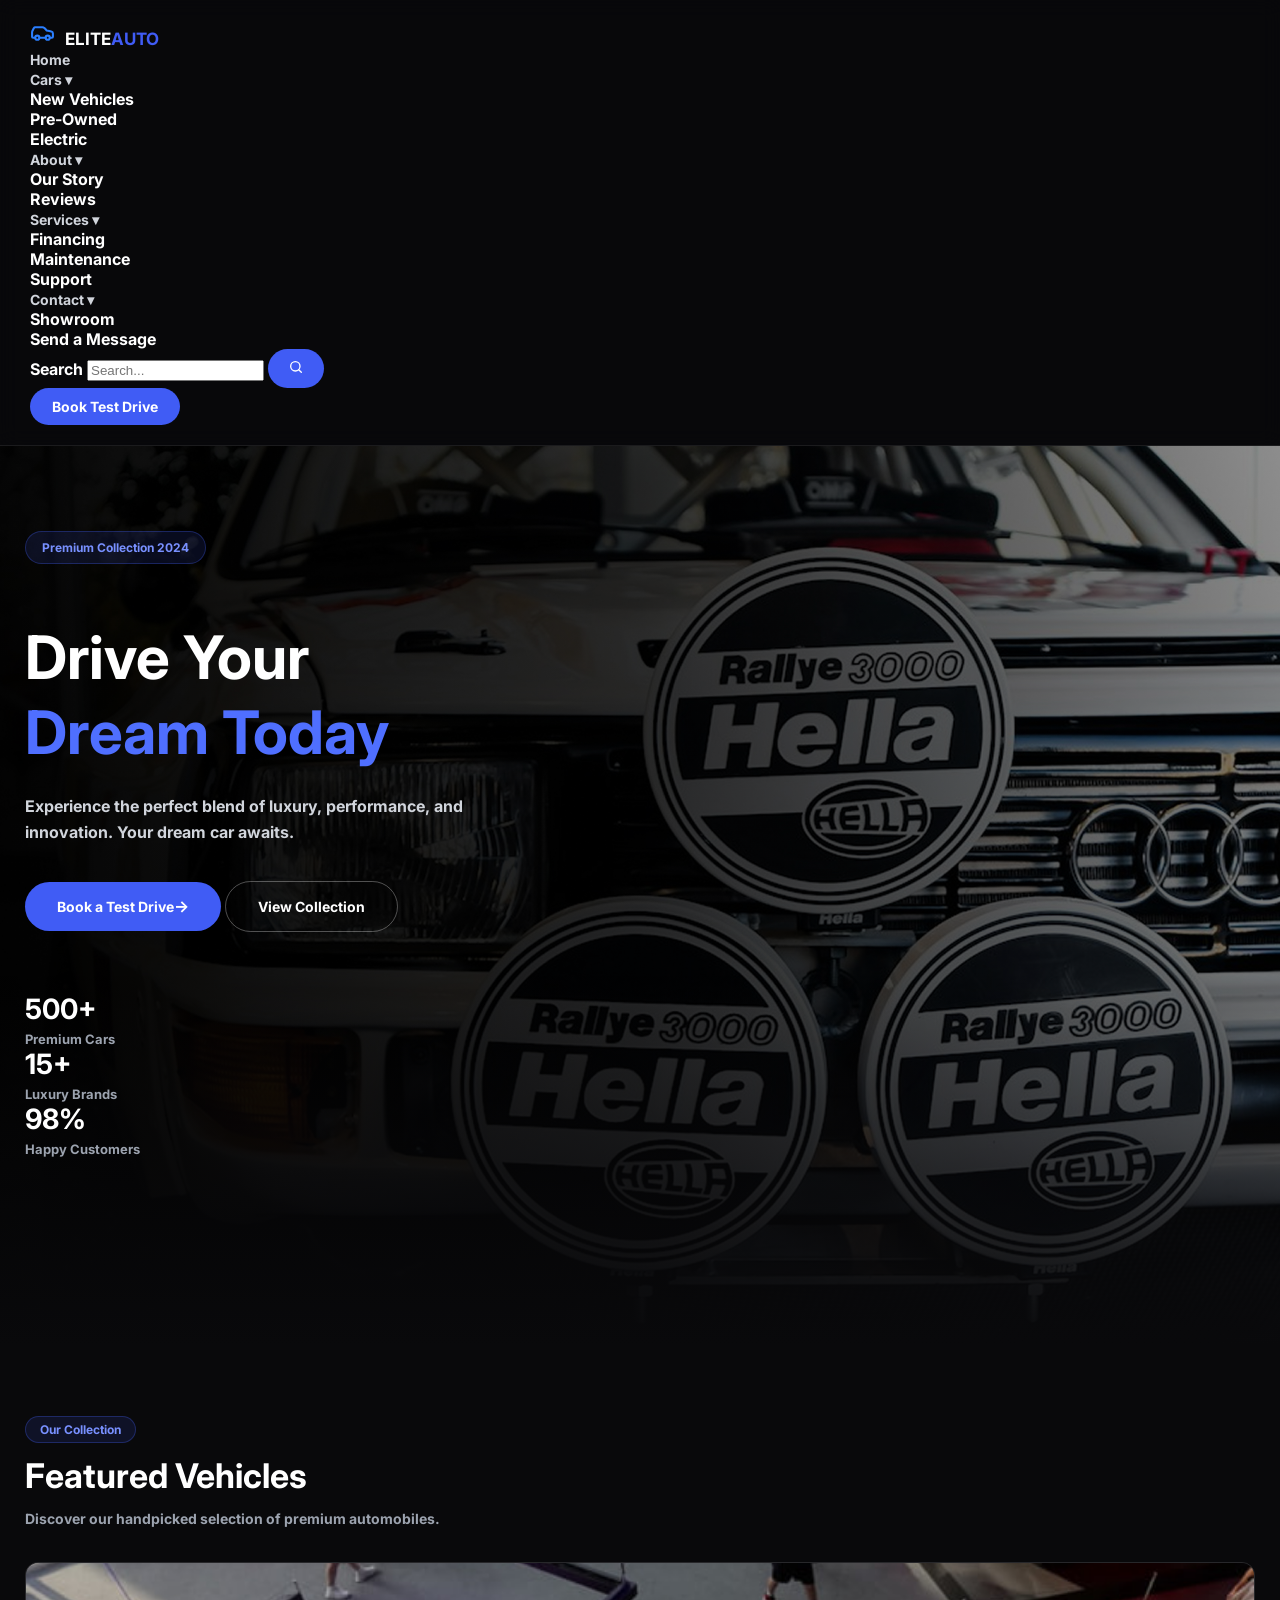
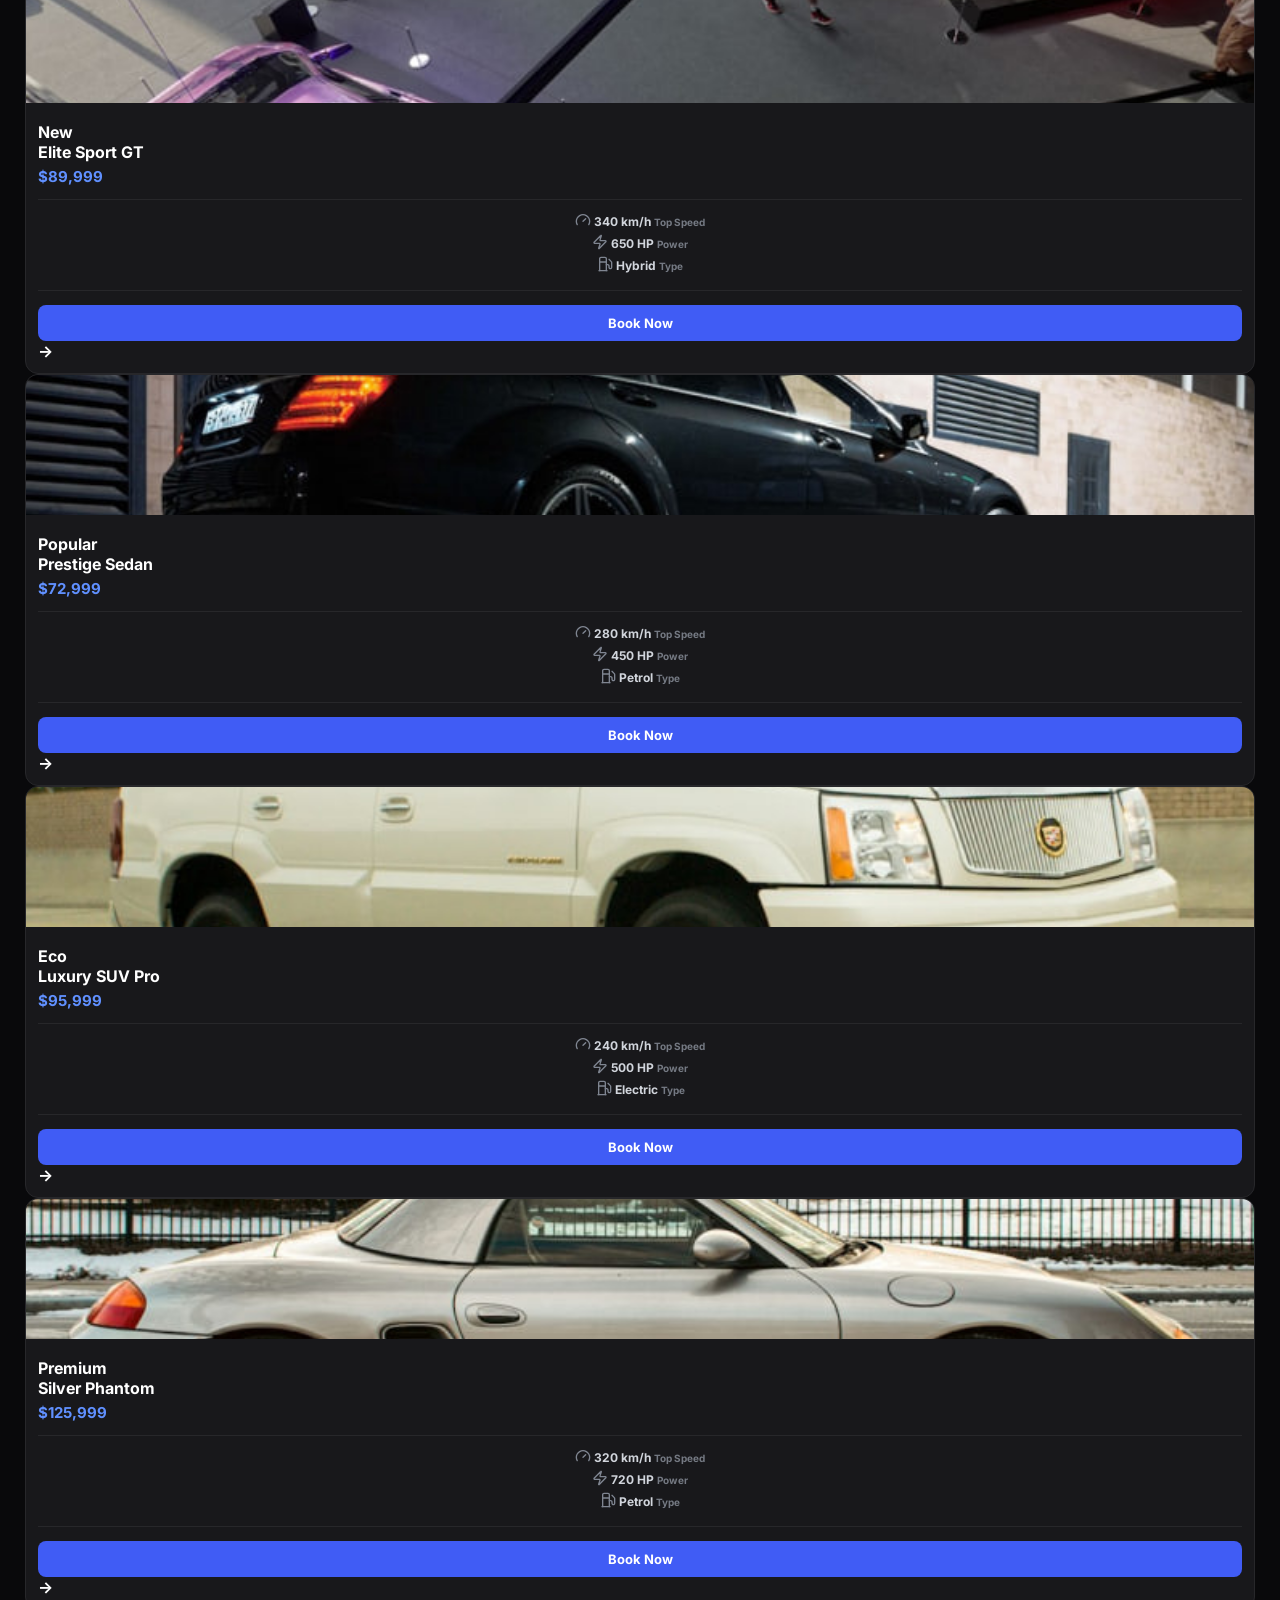
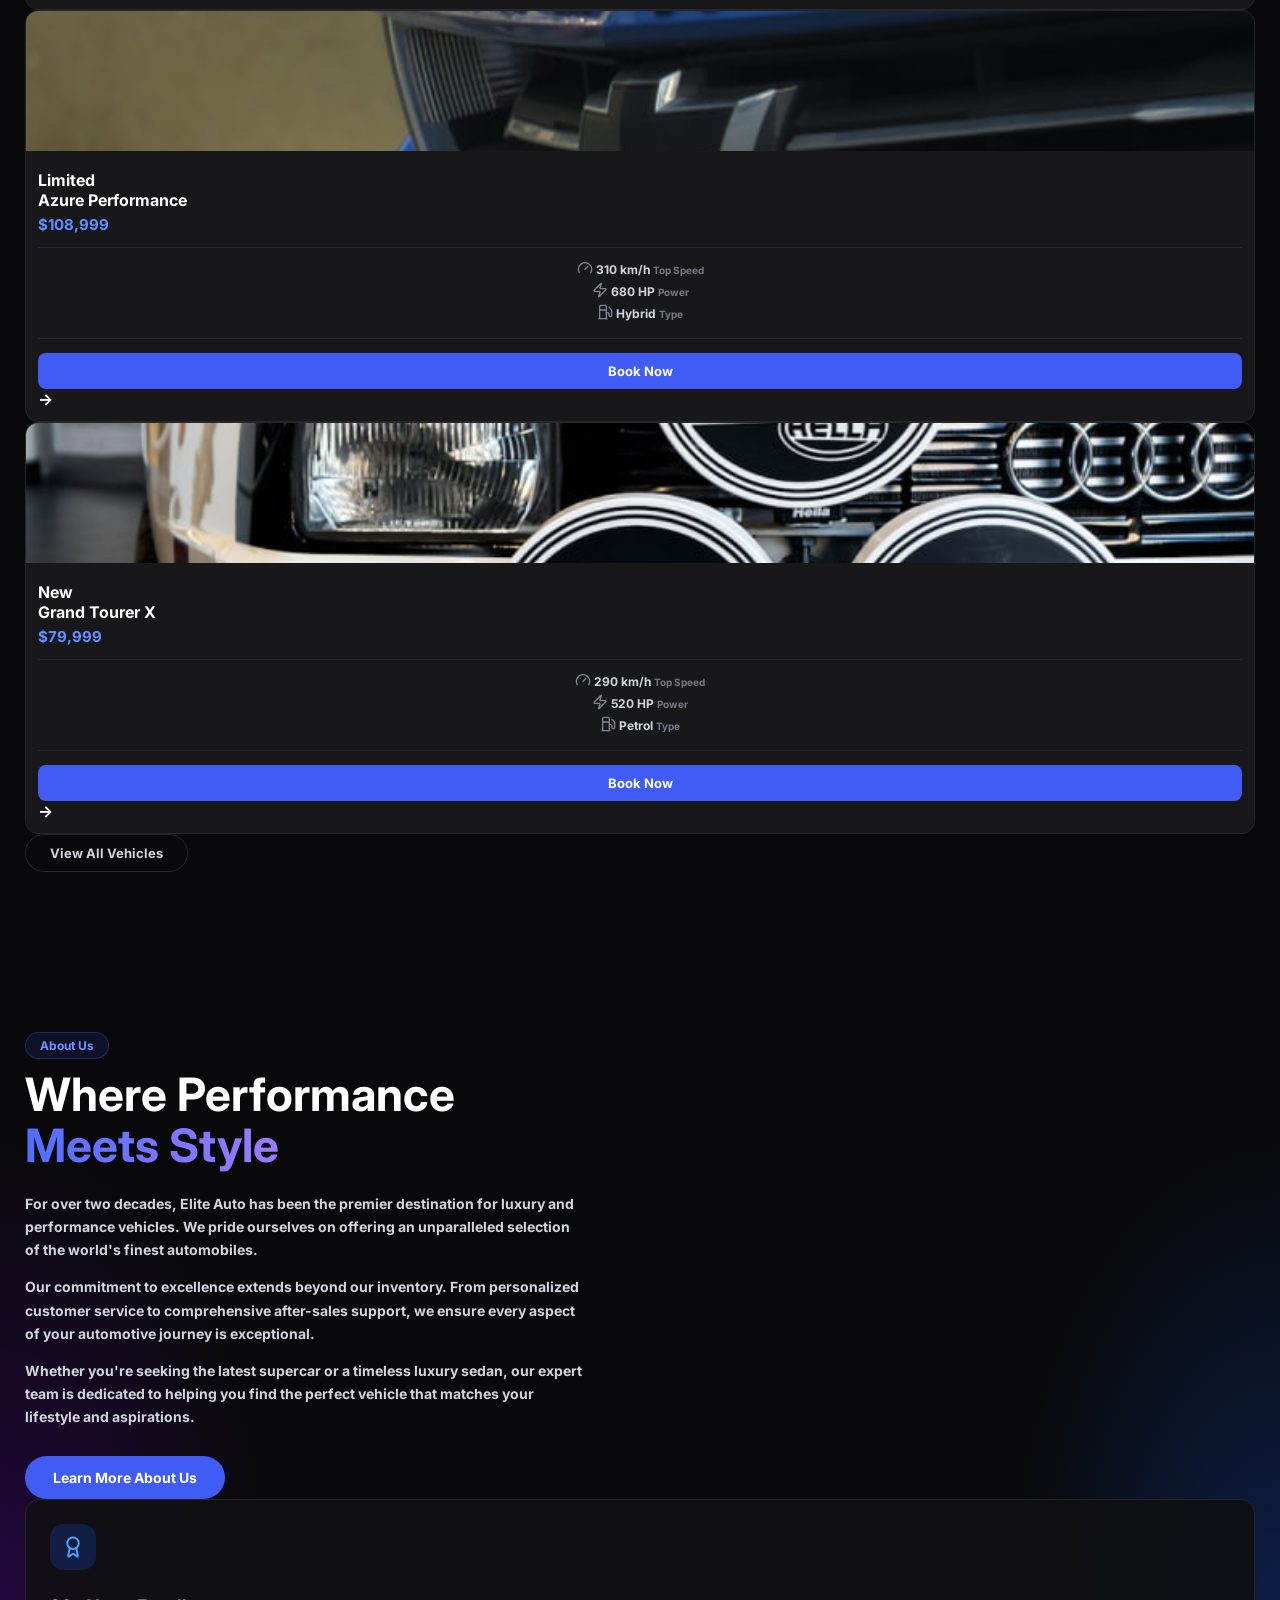
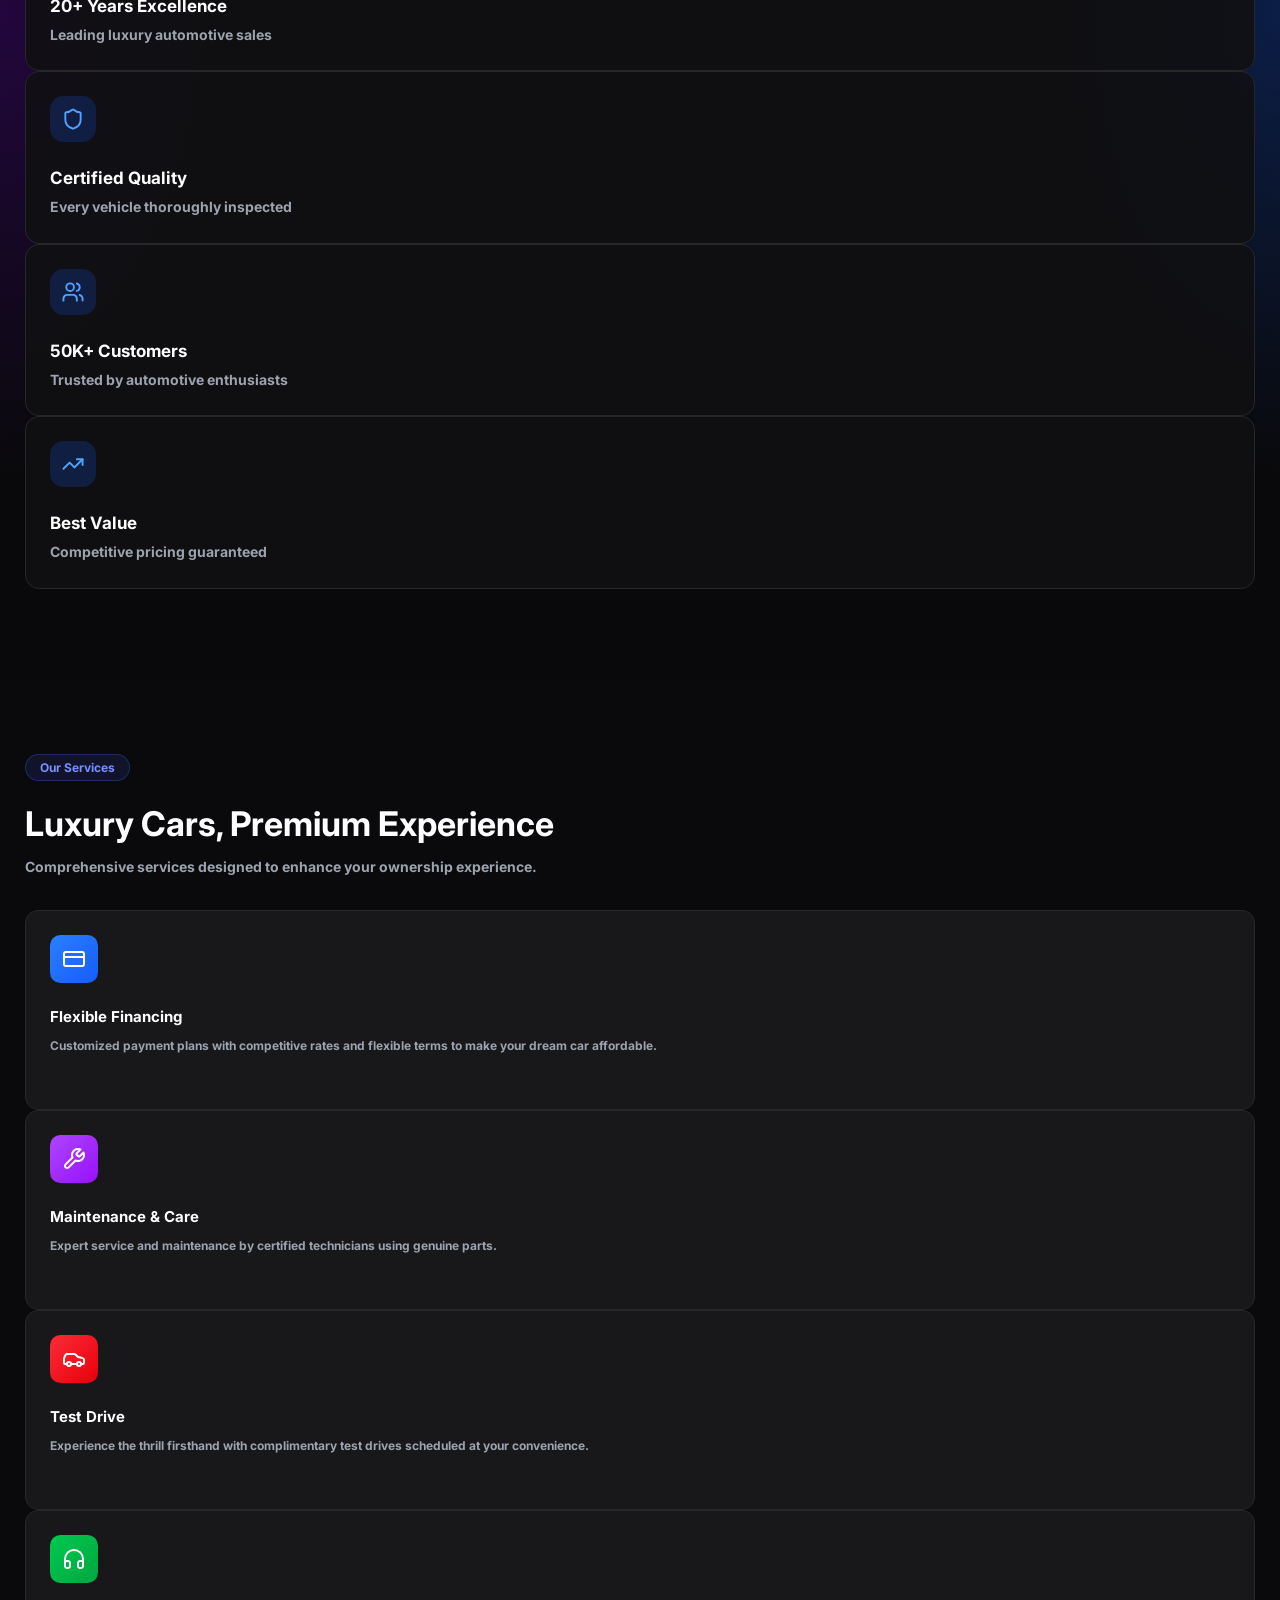
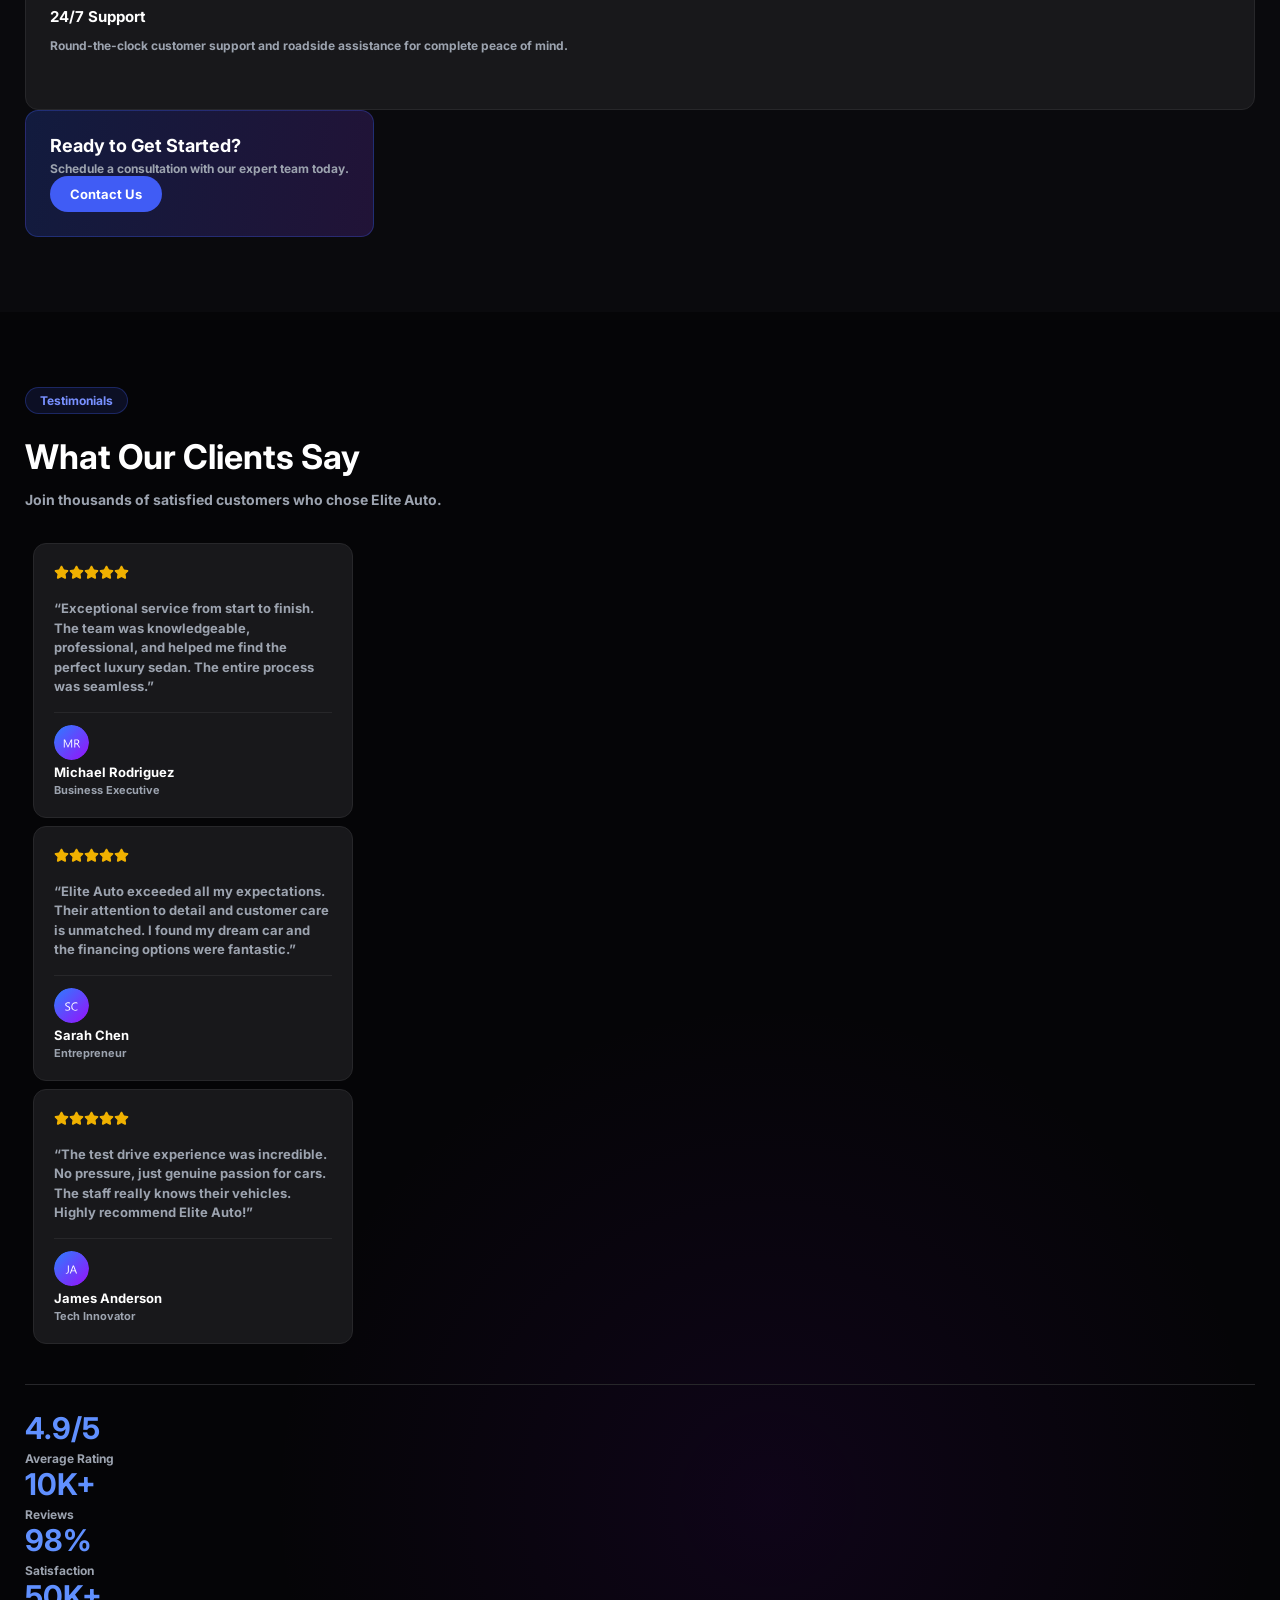
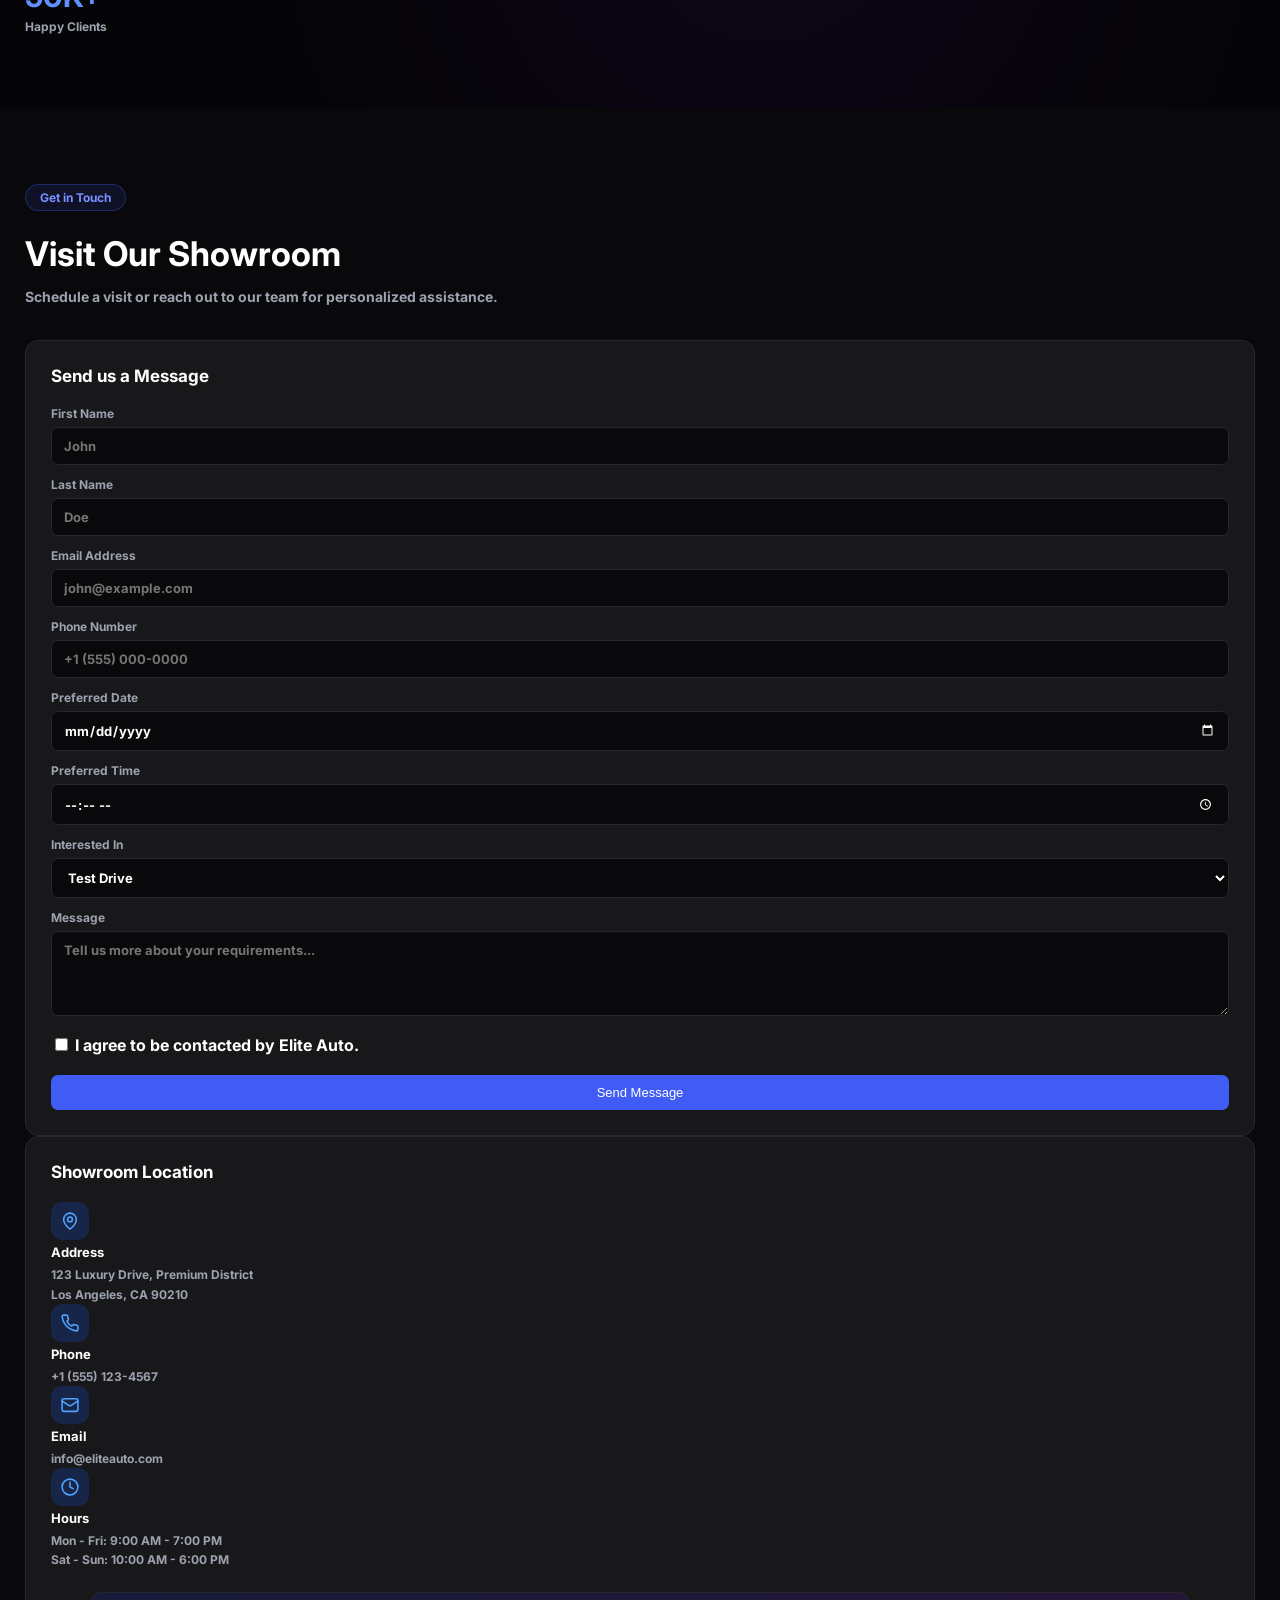
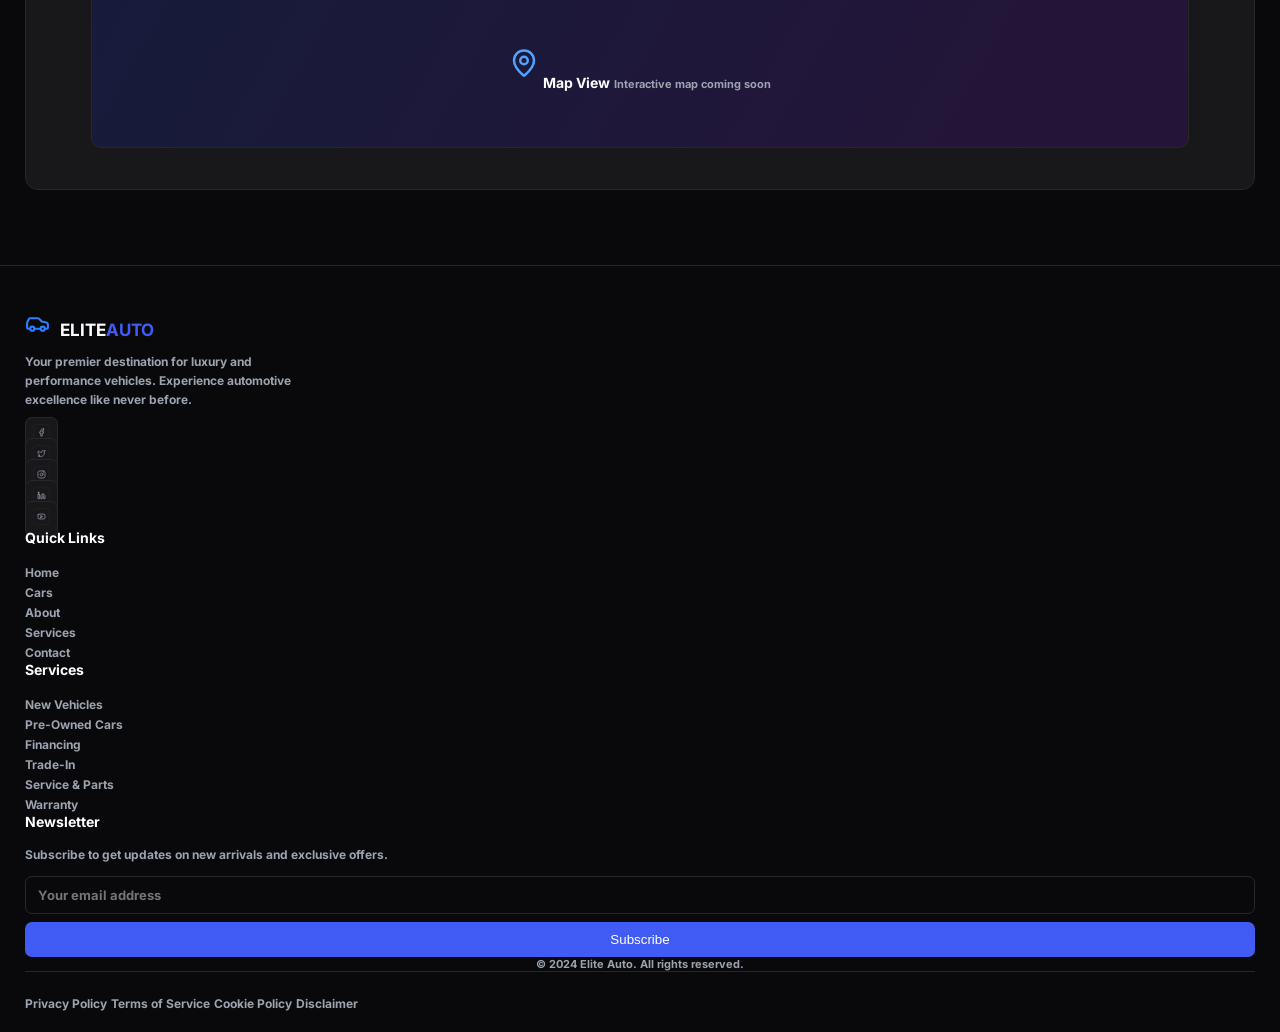
==== commit 954749c1: "Add files via upload" ====
--- a/index.html
+++ b/index.html
@@ -4,30 +4,71 @@
     <meta charset="UTF-8">
     <meta name="viewport" content="width=device-width, initial-scale=1.0">
     <link rel="icon" href="CSS/logo/favicon-32x32.png">
-    <link rel="stylesheet" href="CSS/main.css">
     <link rel="preconnect" href="https://fonts.googleapis.com">
     <link rel="preconnect" href="https://fonts.gstatic.com" crossorigin>
-    <link href="https://fonts.googleapis.com/css2?family=Inter:wght@400;500;600;700&display=swap" rel="stylesheet">
+    <link href="https://fonts.googleapis.com/css2?family=Inter:wght@400;500;600;700&amp;display=swap" rel="stylesheet">
+    <link rel="stylesheet" href="CSS/main.css">
     <title>Elite Auto</title>
 </head>
 
 <body>
 
-<header class="site-header">
+<header class="site-header" id="top">
     <a class="site-header__brand" href="#home">
-        <img class="site-header__logo" src="CSS/logo/logo.svg" alt="Elite Auto">
+        <img class="site-header__logo" src="CSS/logo/logo.svg" alt="">
         Elite<span class="site-header__brand-accent">Auto</span>
     </a>
 
-    <nav class="site-header__nav">
-        <a class="site-header__link" href="#home">Home</a>
-        <a class="site-header__link" href="#cars">Cars</a>
-        <a class="site-header__link" href="#about">About</a>
-        <a class="site-header__link" href="#services">Services</a>
-        <a class="site-header__link" href="#contact">Contact</a>
+    <nav class="site-header__nav" aria-label="Main">
+        <ul class="site-header__list">
+    <li><a class="site-header__link" href="#home">Home</a></li>
+
+    <li class="site-header__item--dropdown">
+        <a class="site-header__link" href="#cars">Cars <span class="site-header__arrow" aria-hidden="true">&#9662;</span></a>
+        <ul class="submenu">
+            <li><a class="submenu__link" href="#cars">New Vehicles</a></li>
+            <li><a class="submenu__link" href="#cars">Pre-Owned</a></li>
+            <li><a class="submenu__link" href="#cars">Electric</a></li>
+        </ul>
+    </li>
+
+    <li class="site-header__item--dropdown">
+        <a class="site-header__link" href="#about">About <span class="site-header__arrow" aria-hidden="true">&#9662;</span></a>
+        <ul class="submenu">
+            <li><a class="submenu__link" href="#about">Our Story</a></li>
+            <li><a class="submenu__link" href="#testimonials">Reviews</a></li>
+        </ul>
+    </li>
+
+    <li class="site-header__item--dropdown">
+        <a class="site-header__link" href="#services">Services <span class="site-header__arrow" aria-hidden="true">&#9662;</span></a>
+        <ul class="submenu">
+            <li><a class="submenu__link" href="#services">Financing</a></li>
+            <li><a class="submenu__link" href="#services">Maintenance</a></li>
+            <li><a class="submenu__link" href="#services">Support</a></li>
+        </ul>
+    </li>
+
+    <li class="site-header__item--dropdown">
+        <a class="site-header__link" href="#contact">Contact <span class="site-header__arrow" aria-hidden="true">&#9662;</span></a>
+        <ul class="submenu">
+            <li><a class="submenu__link" href="#contact">Showroom</a></li>
+            <li><a class="submenu__link" href="#contact">Send a Message</a></li>
+        </ul>
+    </li>
+        </ul>
     </nav>
 
-    <a class="site-header__cta" href="#contact">Book Test Drive</a>
+    <div class="site-header__actions">
+        <form class="search" role="search" action="#">
+            <label class="search__label" for="site-search">Search</label>
+            <input class="search__input" id="site-search" type="search" name="q" placeholder="Search...">
+            <button class="search__button" type="submit" aria-label="Search">
+                <svg viewBox="0 0 24 24" width="16" height="16" fill="none" stroke="currentColor" stroke-width="2" stroke-linecap="round" aria-hidden="true"><circle cx="11" cy="11" r="7"/><path d="m20 20-4-4"/></svg>
+            </button>
+        </form>
+        <a class="site-header__cta" href="#contact">Book Test Drive</a>
+    </div>
 </header>
 
 
@@ -51,45 +92,29 @@
     </div>
 
     <dl class="hero__stats">
-        <div class="hero__stat">
-            <dt class="hero__stat-value">500+</dt>
-            <dd class="hero__stat-label">Premium Cars</dd>
-        </div>
-
-        <div class="hero__stat">
-            <dt class="hero__stat-value">15+</dt>
-            <dd class="hero__stat-label">Luxury Brands</dd>
-        </div>
-
-        <div class="hero__stat">
-            <dt class="hero__stat-value">98%</dt>
-            <dd class="hero__stat-label">Happy Customers</dd>
-        </div>
+        <div class="hero__stat"><dt class="hero__stat-value">500+</dt><dd class="hero__stat-label">Premium Cars</dd></div>
+        <div class="hero__stat"><dt class="hero__stat-value">15+</dt><dd class="hero__stat-label">Luxury Brands</dd></div>
+        <div class="hero__stat"><dt class="hero__stat-value">98%</dt><dd class="hero__stat-label">Happy Customers</dd></div>
     </dl>
 </section>
 
 
 <section class="cars" id="cars">
-
     <header class="cars__header">
         <p class="cars__badge">Our Collection</p>
         <h2 class="cars__title">Featured Vehicles</h2>
-        <p class="cars__description">
-            Discover our handpicked selection of premium automobiles.
-        </p>
+        <p class="cars__description">Discover our handpicked selection of premium automobiles.</p>
     </header>
 
     <ul class="cars__grid">
-
         <li class="cars__item">
             <article class="car-card">
-                <img class="car-card__image"
-                     src="CSS/Images/photo1.jpg"
-                     alt="Elite Sport GT">
-
+                <div class="car-card__media">
+                    <img class="car-card__image" src="CSS/Images/photo1.jpg" alt="Elite Sport GT">
+                    <span class="car-card__badge">New</span>
+                </div>
                 <h3 class="car-card__title">Elite Sport GT</h3>
                 <p class="car-card__price">$89,999</p>
-
                 <ul class="car-card__specs">
                     <li class="car-card__spec">
                         <img class="car-card__spec-icon" src="CSS/icons/speed.svg" alt="">
@@ -107,20 +132,20 @@
                         <span class="car-card__spec-label">Type</span>
                     </li>
                 </ul>
-
-                <a class="car-card__button" href="#contact">Book Now</a>
-            </article>
-        </li>
-
+                <div class="car-card__actions">
+                    <a class="car-card__button" href="#contact">Book Now</a>
+                    <a class="car-card__more" href="#contact" aria-label="Details: Elite Sport GT">&rarr;</a>
+                </div>
+            </article>
+        </li>
         <li class="cars__item">
             <article class="car-card">
-                <img class="car-card__image"
-                     src="CSS/Images/photo2.jpg"
-                     alt="Prestige Sedan">
-
+                <div class="car-card__media">
+                    <img class="car-card__image" src="CSS/Images/photo2.jpg" alt="Prestige Sedan">
+                    <span class="car-card__badge">Popular</span>
+                </div>
                 <h3 class="car-card__title">Prestige Sedan</h3>
                 <p class="car-card__price">$72,999</p>
-
                 <ul class="car-card__specs">
                     <li class="car-card__spec">
                         <img class="car-card__spec-icon" src="CSS/icons/speed.svg" alt="">
@@ -138,20 +163,20 @@
                         <span class="car-card__spec-label">Type</span>
                     </li>
                 </ul>
-
-                <a class="car-card__button" href="#contact">Book Now</a>
-            </article>
-        </li>
-
+                <div class="car-card__actions">
+                    <a class="car-card__button" href="#contact">Book Now</a>
+                    <a class="car-card__more" href="#contact" aria-label="Details: Prestige Sedan">&rarr;</a>
+                </div>
+            </article>
+        </li>
         <li class="cars__item">
             <article class="car-card">
-                <img class="car-card__image"
-                     src="CSS/Images/photo3.jpg"
-                     alt="Luxury SUV Pro">
-
+                <div class="car-card__media">
+                    <img class="car-card__image" src="CSS/Images/photo3.jpg" alt="Luxury SUV Pro">
+                    <span class="car-card__badge">Eco</span>
+                </div>
                 <h3 class="car-card__title">Luxury SUV Pro</h3>
                 <p class="car-card__price">$95,999</p>
-
                 <ul class="car-card__specs">
                     <li class="car-card__spec">
                         <img class="car-card__spec-icon" src="CSS/icons/speed.svg" alt="">
@@ -169,20 +194,20 @@
                         <span class="car-card__spec-label">Type</span>
                     </li>
                 </ul>
-
-                <a class="car-card__button" href="#contact">Book Now</a>
-            </article>
-        </li>
-
+                <div class="car-card__actions">
+                    <a class="car-card__button" href="#contact">Book Now</a>
+                    <a class="car-card__more" href="#contact" aria-label="Details: Luxury SUV Pro">&rarr;</a>
+                </div>
+            </article>
+        </li>
         <li class="cars__item">
             <article class="car-card">
-                <img class="car-card__image"
-                     src="CSS/Images/photo4.jpg"
-                     alt="Silver Phantom">
-
+                <div class="car-card__media">
+                    <img class="car-card__image" src="CSS/Images/photo4.jpg" alt="Silver Phantom">
+                    <span class="car-card__badge">Premium</span>
+                </div>
                 <h3 class="car-card__title">Silver Phantom</h3>
                 <p class="car-card__price">$125,999</p>
-
                 <ul class="car-card__specs">
                     <li class="car-card__spec">
                         <img class="car-card__spec-icon" src="CSS/icons/speed.svg" alt="">
@@ -200,20 +225,20 @@
                         <span class="car-card__spec-label">Type</span>
                     </li>
                 </ul>
-
-                <a class="car-card__button" href="#contact">Book Now</a>
-            </article>
-        </li>
-
+                <div class="car-card__actions">
+                    <a class="car-card__button" href="#contact">Book Now</a>
+                    <a class="car-card__more" href="#contact" aria-label="Details: Silver Phantom">&rarr;</a>
+                </div>
+            </article>
+        </li>
         <li class="cars__item">
             <article class="car-card">
-                <img class="car-card__image"
-                     src="CSS/Images/photo5.jpg"
-                     alt="Azure Performance">
-
+                <div class="car-card__media">
+                    <img class="car-card__image" src="CSS/Images/photo5.jpg" alt="Azure Performance">
+                    <span class="car-card__badge">Limited</span>
+                </div>
                 <h3 class="car-card__title">Azure Performance</h3>
                 <p class="car-card__price">$108,999</p>
-
                 <ul class="car-card__specs">
                     <li class="car-card__spec">
                         <img class="car-card__spec-icon" src="CSS/icons/speed.svg" alt="">
@@ -231,20 +256,20 @@
                         <span class="car-card__spec-label">Type</span>
                     </li>
                 </ul>
-
-                <a class="car-card__button" href="#contact">Book Now</a>
-            </article>
-        </li>
-
+                <div class="car-card__actions">
+                    <a class="car-card__button" href="#contact">Book Now</a>
+                    <a class="car-card__more" href="#contact" aria-label="Details: Azure Performance">&rarr;</a>
+                </div>
+            </article>
+        </li>
         <li class="cars__item">
             <article class="car-card">
-                <img class="car-card__image"
-                     src="CSS/Images/photo6.jpg"
-                     alt="Grand Tourer X">
-
+                <div class="car-card__media">
+                    <img class="car-card__image" src="CSS/Images/photo6.jpg" alt="Grand Tourer X">
+                    <span class="car-card__badge">New</span>
+                </div>
                 <h3 class="car-card__title">Grand Tourer X</h3>
                 <p class="car-card__price">$79,999</p>
-
                 <ul class="car-card__specs">
                     <li class="car-card__spec">
                         <img class="car-card__spec-icon" src="CSS/icons/speed.svg" alt="">
@@ -262,148 +287,19 @@
                         <span class="car-card__spec-label">Type</span>
                     </li>
                 </ul>
-
-                <a class="car-card__button" href="#contact">Book Now</a>
-            </article>
-        </li>
-
+                <div class="car-card__actions">
+                    <a class="car-card__button" href="#contact">Book Now</a>
+                    <a class="car-card__more" href="#contact" aria-label="Details: Grand Tourer X">&rarr;</a>
+                </div>
+            </article>
+        </li>
     </ul>
 
     <a class="cars__all-link" href="#cars">View All Vehicles</a>
-
 </section>
 
-<section class="contact" id="contact">
-
-    <p class="contact__badge">Get in Touch</p>
-    <h2 class="contact__title">Visit Our Showroom</h2>
-    <p class="contact__description">
-        Schedule a visit or reach out to our team for personalized assistance.
-    </p>
-
-    <form class="contact-form">
-        <h3 class="contact-form__title">Send us a Message</h3>
-
-        <fieldset class="contact-form__row">
-            <legend class="contact-form__legend">Personal Information</legend>
-
-            <div class="contact-form__field">
-                <label class="contact-form__label" for="first-name">First Name</label>
-                <input class="form-control" id="first-name" name="first-name"
-                       type="text" placeholder="John">
-            </div>
-
-            <div class="contact-form__field">
-                <label class="contact-form__label" for="last-name">Last Name</label>
-                <input class="form-control" id="last-name" name="last-name"
-                       type="text" placeholder="Doe">
-            </div>
-        </fieldset>
-
-        <label class="contact-form__label" for="email">Email Address</label>
-        <input class="form-control" id="email" name="email"
-               type="email" placeholder="john@example.com">
-
-        <label class="contact-form__label" for="phone">Phone Number</label>
-        <input class="form-control" id="phone" name="phone"
-               type="tel" placeholder="+1 (555) 000-0000">
-
-        <label class="contact-form__label" for="date">Preferred Date</label>
-        <input class="form-control" id="date" name="date" type="date">
-
-        <label class="contact-form__label" for="time">Preferred Time</label>
-        <input class="form-control" id="time" name="time" type="time">
-
-        <label class="contact-form__label" for="interest">Interested In</label>
-        <select class="form-control" id="interest" name="interest">
-            <option>Test Drive</option>
-            <option>Vehicle Purchase</option>
-            <option>Financing</option>
-            <option>Service</option>
-        </select>
-
-        <label class="contact-form__label" for="message">Message</label>
-        <textarea class="form-control contact-form__message"
-                  id="message"
-                  name="message"
-                  placeholder="Tell us more about your requirements..."></textarea>
-
-        <label class="contact-form__agreement" for="agreement">
-            <input class="contact-form__checkbox"
-                   type="checkbox"
-                   id="agreement"
-                   name="agreement"
-                   required>
-            I agree to be contacted by Elite Auto.
-        </label>
-
-        <button class="contact-form__submit" type="submit">Send Message</button>
-    </form>
-
-
-    <aside class="showroom">
-
-        <h3 class="showroom__title">Showroom Location</h3>
-
-        <ul class="showroom__list">
-
-            <li class="showroom__item">
-                <img class="showroom__icon" src="CSS/icons/adress.svg" alt="">
-                <div class="showroom__content">
-                    <h3 class="showroom__item-title">Address</h3>
-                    <address class="showroom__detail">
-                        123 Luxury Drive, Premium District<br>
-                        Los Angeles, CA 90210
-                    </address>
-                </div>
-            </li>
-
-            <li class="showroom__item">
-                <img class="showroom__icon" src="CSS/icons/phone.svg" alt="">
-                <div class="showroom__content">
-                    <h3 class="showroom__item-title">Phone</h3>
-                    <p class="showroom__detail">
-                        <a href="tel:+15551234567">+1 (555) 123-4567</a>
-                    </p>
-                </div>
-            </li>
-
-            <li class="showroom__item">
-                <img class="showroom__icon" src="CSS/icons/email.svg" alt="">
-                <div class="showroom__content">
-                    <h3 class="showroom__item-title">Email</h3>
-                    <p class="showroom__detail">
-                        <a href="mailto:info@eliteauto.com">info@eliteauto.com</a>
-                    </p>
-                </div>
-            </li>
-
-            <li class="showroom__item">
-                <img class="showroom__icon" src="CSS/icons/hours.svg" alt="">
-                <div class="showroom__content">
-                    <h3 class="showroom__item-title">Hours</h3>
-                    <p class="showroom__detail">
-                        Mon - Fri: 9:00 AM - 7:00 PM<br>
-                        Sat - Sun: 10:00 AM - 6:00 PM
-                    </p>
-                </div>
-            </li>
-
-        </ul>
-
-        <section class="showroom__map">
-            <img class="showroom__map-icon" src="CSS/icons/map.svg" alt="">
-            <h3 class="showroom__map-title">Map View</h3>
-            <p class="showroom__map-description">Interactive map coming soon</p>
-        </section>
-
-    </aside>
-
-</section>
-
 
 <section class="about" id="about">
-
     <p class="about__badge">About Us</p>
     <h2 class="about__title">
         Where Performance<br>
@@ -415,13 +311,11 @@
         for luxury and performance vehicles. We pride ourselves on offering
         an unparalleled selection of the world's finest automobiles.
     </p>
-
     <p class="about__description">
         Our commitment to excellence extends beyond our inventory. From
         personalized customer service to comprehensive after-sales support,
         we ensure every aspect of your automotive journey is exceptional.
     </p>
-
     <p class="about__description">
         Whether you're seeking the latest supercar or a timeless luxury sedan,
         our expert team is dedicated to helping you find the perfect vehicle
@@ -431,7 +325,6 @@
     <a class="about__link" href="#contact">Learn More About Us</a>
 
     <ul class="about__features">
-
         <li class="about__feature">
             <article class="about__feature-card">
                 <img class="about__feature-icon" src="CSS/icons/award.svg" alt="">
@@ -439,7 +332,6 @@
                 <p class="about__feature-description">Leading luxury automotive sales</p>
             </article>
         </li>
-
         <li class="about__feature">
             <article class="about__feature-card">
                 <img class="about__feature-icon" src="CSS/icons/quality.svg" alt="">
@@ -447,7 +339,6 @@
                 <p class="about__feature-description">Every vehicle thoroughly inspected</p>
             </article>
         </li>
-
         <li class="about__feature">
             <article class="about__feature-card">
                 <img class="about__feature-icon" src="CSS/icons/customers.svg" alt="">
@@ -455,7 +346,6 @@
                 <p class="about__feature-description">Trusted by automotive enthusiasts</p>
             </article>
         </li>
-
         <li class="about__feature">
             <article class="about__feature-card">
                 <img class="about__feature-icon" src="CSS/icons/value.svg" alt="">
@@ -463,209 +353,215 @@
                 <p class="about__feature-description">Competitive pricing guaranteed</p>
             </article>
         </li>
-
     </ul>
-
 </section>
 
 
 <section class="services" id="services">
-
     <p class="services__badge">Our Services</p>
     <h2 class="services__title">Luxury Cars, Premium Experience</h2>
-
-    <p class="services__description">
-        Comprehensive services designed to enhance your ownership experience.
-    </p>
+    <p class="services__description">Comprehensive services designed to enhance your ownership experience.</p>
 
     <ul class="services__grid">
-
         <li class="services__item">
             <article class="service-card">
-                <img class="service-card__icon" src="CSS/icons/blue.svg" alt="Financing">
+                <img class="service-card__icon" src="CSS/icons/blue.svg" alt="">
                 <h3 class="service-card__title">Flexible Financing</h3>
-                <p class="service-card__description">
-                    Customized payment plans with competitive rates and
-                    flexible terms to make your dream car affordable.
-                </p>
-            </article>
-        </li>
-
+                <p class="service-card__description">Customized payment plans with competitive rates and flexible terms to make your dream car affordable.</p>
+            </article>
+        </li>
         <li class="services__item">
             <article class="service-card">
-                <img class="service-card__icon" src="CSS/icons/care.svg" alt="Maintenance">
+                <img class="service-card__icon" src="CSS/icons/care.svg" alt="">
                 <h3 class="service-card__title">Maintenance &amp; Care</h3>
-                <p class="service-card__description">
-                    Expert service and maintenance by certified technicians
-                    using genuine parts.
-                </p>
-            </article>
-        </li>
-
+                <p class="service-card__description">Expert service and maintenance by certified technicians using genuine parts.</p>
+            </article>
+        </li>
         <li class="services__item">
             <article class="service-card">
-                <img class="service-card__icon" src="CSS/icons/drive.svg" alt="Test Drive">
+                <img class="service-card__icon" src="CSS/icons/drive.svg" alt="">
                 <h3 class="service-card__title">Test Drive</h3>
-                <p class="service-card__description">
-                    Experience the thrill firsthand with complimentary test
-                    drives scheduled at your convenience.
-                </p>
-            </article>
-        </li>
-
+                <p class="service-card__description">Experience the thrill firsthand with complimentary test drives scheduled at your convenience.</p>
+            </article>
+        </li>
         <li class="services__item">
             <article class="service-card">
-                <img class="service-card__icon" src="CSS/icons/support.svg" alt="24/7 Support">
+                <img class="service-card__icon" src="CSS/icons/support.svg" alt="">
                 <h3 class="service-card__title">24/7 Support</h3>
-                <p class="service-card__description">
-                    Round-the-clock customer support and roadside assistance
-                    for complete peace of mind.
-                </p>
-            </article>
-        </li>
-
+                <p class="service-card__description">Round-the-clock customer support and roadside assistance for complete peace of mind.</p>
+            </article>
+        </li>
     </ul>
 
     <article class="services__promo">
         <h3 class="services__promo-title">Ready to Get Started?</h3>
-        <p class="services__promo-description">
-            Schedule a consultation with our expert team today.
-        </p>
+        <p class="services__promo-description">Schedule a consultation with our expert team today.</p>
         <a class="services__promo-link" href="#contact">Contact Us</a>
     </article>
-
 </section>
 
 
 <section class="testimonials" id="testimonials">
-
     <p class="testimonials__badge">Testimonials</p>
     <h2 class="testimonials__title">What Our Clients Say</h2>
-
-    <p class="testimonials__description">
-        Join thousands of satisfied customers who chose Elite Auto.
-    </p>
-
-    <article class="testimonial-card">
-
-        <header class="testimonial-card__rating">
-            <span class="testimonial-card__stars">
-                <img class="testimonial-card__star" src="CSS/icons/star.svg" alt="">
-                <img class="testimonial-card__star" src="CSS/icons/star.svg" alt="">
-                <img class="testimonial-card__star" src="CSS/icons/star.svg" alt="">
-                <img class="testimonial-card__star" src="CSS/icons/star.svg" alt="">
-                <img class="testimonial-card__star" src="CSS/icons/star.svg" alt="">
-            </span>
-        </header>
-
-        <blockquote class="testimonial-card__quote">
-            "Exceptional service from start to finish. The team was
-            knowledgeable, professional, and helped me find the perfect
-            luxury sedan. The entire process was seamless."
-        </blockquote>
-
-        <footer class="testimonial-card__author">
-            <img class="testimonial-card__avatar"
-                 src="CSS/icons/mr.svg"
-                 alt="Michael Rodriguez">
-
-            <div class="testimonial-card__author-info">
-                <h3 class="testimonial-card__author-name">Michael Rodriguez</h3>
-                <p class="testimonial-card__author-role">Business Executive</p>
+    <p class="testimonials__description">Join thousands of satisfied customers who chose Elite Auto.</p>
+
+    <div class="testimonials__grid">
+        <article class="testimonial-card">
+            <header class="testimonial-card__rating">
+                <span class="testimonial-card__stars" role="img" aria-label="Rated 5 out of 5">
+                    <img class="testimonial-card__star" src="CSS/icons/star.svg" alt=""><img class="testimonial-card__star" src="CSS/icons/star.svg" alt=""><img class="testimonial-card__star" src="CSS/icons/star.svg" alt=""><img class="testimonial-card__star" src="CSS/icons/star.svg" alt=""><img class="testimonial-card__star" src="CSS/icons/star.svg" alt="">
+                </span>
+            </header>
+            <blockquote class="testimonial-card__quote">&ldquo;Exceptional service from start to finish. The team was knowledgeable, professional, and helped me find the perfect luxury sedan. The entire process was seamless.&rdquo;</blockquote>
+            <footer class="testimonial-card__author">
+                <img class="testimonial-card__avatar" src="CSS/icons/mr.svg" alt="">
+                <div class="testimonial-card__author-info">
+                    <h3 class="testimonial-card__author-name">Michael Rodriguez</h3>
+                    <p class="testimonial-card__author-role">Business Executive</p>
+                </div>
+            </footer>
+        </article>
+        <article class="testimonial-card">
+            <header class="testimonial-card__rating">
+                <span class="testimonial-card__stars" role="img" aria-label="Rated 5 out of 5">
+                    <img class="testimonial-card__star" src="CSS/icons/star.svg" alt=""><img class="testimonial-card__star" src="CSS/icons/star.svg" alt=""><img class="testimonial-card__star" src="CSS/icons/star.svg" alt=""><img class="testimonial-card__star" src="CSS/icons/star.svg" alt=""><img class="testimonial-card__star" src="CSS/icons/star.svg" alt="">
+                </span>
+            </header>
+            <blockquote class="testimonial-card__quote">&ldquo;Elite Auto exceeded all my expectations. Their attention to detail and customer care is unmatched. I found my dream car and the financing options were fantastic.&rdquo;</blockquote>
+            <footer class="testimonial-card__author">
+                <img class="testimonial-card__avatar" src="CSS/icons/sr.svg" alt="">
+                <div class="testimonial-card__author-info">
+                    <h3 class="testimonial-card__author-name">Sarah Chen</h3>
+                    <p class="testimonial-card__author-role">Entrepreneur</p>
+                </div>
+            </footer>
+        </article>
+        <article class="testimonial-card">
+            <header class="testimonial-card__rating">
+                <span class="testimonial-card__stars" role="img" aria-label="Rated 5 out of 5">
+                    <img class="testimonial-card__star" src="CSS/icons/star.svg" alt=""><img class="testimonial-card__star" src="CSS/icons/star.svg" alt=""><img class="testimonial-card__star" src="CSS/icons/star.svg" alt=""><img class="testimonial-card__star" src="CSS/icons/star.svg" alt=""><img class="testimonial-card__star" src="CSS/icons/star.svg" alt="">
+                </span>
+            </header>
+            <blockquote class="testimonial-card__quote">&ldquo;The test drive experience was incredible. No pressure, just genuine passion for cars. The staff really knows their vehicles. Highly recommend Elite Auto!&rdquo;</blockquote>
+            <footer class="testimonial-card__author">
+                <img class="testimonial-card__avatar" src="CSS/icons/ja.svg" alt="">
+                <div class="testimonial-card__author-info">
+                    <h3 class="testimonial-card__author-name">James Anderson</h3>
+                    <p class="testimonial-card__author-role">Tech Innovator</p>
+                </div>
+            </footer>
+        </article>
+    </div>
+
+    <dl class="testimonials__stats">
+        <div class="testimonials__stat"><dt class="testimonials__stat-value">4.9/5</dt><dd class="testimonials__stat-label">Average Rating</dd></div>
+        <div class="testimonials__stat"><dt class="testimonials__stat-value">10K+</dt><dd class="testimonials__stat-label">Reviews</dd></div>
+        <div class="testimonials__stat"><dt class="testimonials__stat-value">98%</dt><dd class="testimonials__stat-label">Satisfaction</dd></div>
+        <div class="testimonials__stat"><dt class="testimonials__stat-value">50K+</dt><dd class="testimonials__stat-label">Happy Clients</dd></div>
+    </dl>
+</section>
+
+
+<section class="contact" id="contact">
+    <p class="contact__badge">Get in Touch</p>
+    <h2 class="contact__title">Visit Our Showroom</h2>
+    <p class="contact__description">Schedule a visit or reach out to our team for personalized assistance.</p>
+
+    <form class="contact-form" action="#" method="post">
+        <h3 class="contact-form__title">Send us a Message</h3>
+
+        <div class="contact-form__row">
+            <div class="contact-form__field">
+                <label class="contact-form__label" for="first-name">First Name</label>
+                <input class="form-control" id="first-name" name="first-name" type="text" placeholder="John" autocomplete="given-name">
             </div>
-        </footer>
-
-    </article>
-
-
-    <article class="testimonial-card">
-
-        <header class="testimonial-card__rating">
-            <span class="testimonial-card__stars">
-                <img class="testimonial-card__star" src="CSS/icons/star.svg" alt="">
-                <img class="testimonial-card__star" src="CSS/icons/star.svg" alt="">
-                <img class="testimonial-card__star" src="CSS/icons/star.svg" alt="">
-                <img class="testimonial-card__star" src="CSS/icons/star.svg" alt="">
-                <img class="testimonial-card__star" src="CSS/icons/star.svg" alt="">
-            </span>
-        </header>
-
-        <blockquote class="testimonial-card__quote">
-            "Elite Auto exceeded all my expectations. Their attention to
-            detail and customer care is unmatched. I found my dream car and
-            the financing options were fantastic."
-        </blockquote>
-
-        <footer class="testimonial-card__author">
-            <img class="testimonial-card__avatar"
-                 src="CSS/icons/sr.svg"
-                 alt="Sarah Chen">
-
-            <div class="testimonial-card__author-info">
-                <h3 class="testimonial-card__author-name">Sarah Chen</h3>
-                <p class="testimonial-card__author-role">Entrepreneur</p>
+            <div class="contact-form__field">
+                <label class="contact-form__label" for="last-name">Last Name</label>
+                <input class="form-control" id="last-name" name="last-name" type="text" placeholder="Doe" autocomplete="family-name">
             </div>
-        </footer>
-
-    </article>
-
-
-    <article class="testimonial-card">
-
-        <header class="testimonial-card__rating">
-            <span class="testimonial-card__stars">
-                <img class="testimonial-card__star" src="CSS/icons/star.svg" alt="">
-                <img class="testimonial-card__star" src="CSS/icons/star.svg" alt="">
-                <img class="testimonial-card__star" src="CSS/icons/star.svg" alt="">
-                <img class="testimonial-card__star" src="CSS/icons/star.svg" alt="">
-                <img class="testimonial-card__star" src="CSS/icons/star.svg" alt="">
-            </span>
-        </header>
-
-        <blockquote class="testimonial-card__quote">
-            "The test drive experience was incredible. No pressure, just
-            genuine passion for cars. The staff really knows their vehicles.
-            Highly recommend Elite Auto!"
-        </blockquote>
-
-        <footer class="testimonial-card__author">
-            <img class="testimonial-card__avatar"
-                 src="CSS/icons/ja.svg"
-                 alt="James Anderson">
-
-            <div class="testimonial-card__author-info">
-                <h3 class="testimonial-card__author-name">James Anderson</h3>
-                <p class="testimonial-card__author-role">Tech Innovator</p>
-            </div>
-        </footer>
-
-    </article>
-
-
-    <dl class="testimonials__stats">
-
-        <div class="testimonials__stat">
-            <dt class="testimonials__stat-value">4.9/5</dt>
-            <dd class="testimonials__stat-label">Average Rating</dd>
         </div>
 
-        <div class="testimonials__stat">
-            <dt class="testimonials__stat-value">10K+</dt>
-            <dd class="testimonials__stat-label">Reviews</dd>
-        </div>
-
-        <div class="testimonials__stat">
-            <dt class="testimonials__stat-value">98%</dt>
-            <dd class="testimonials__stat-label">Satisfaction</dd>
-        </div>
-
-        <div class="testimonials__stat">
-            <dt class="testimonials__stat-value">50K+</dt>
-            <dd class="testimonials__stat-label">Happy Clients</dd>
-        </div>
-
-    </dl>
-
+        <label class="contact-form__label" for="email">Email Address</label>
+        <input class="form-control" id="email" name="email" type="email" placeholder="john@example.com" autocomplete="email" required>
+
+        <label class="contact-form__label" for="phone">Phone Number</label>
+        <input class="form-control" id="phone" name="phone" type="tel" placeholder="+1 (555) 000-0000" autocomplete="tel">
+
+        <label class="contact-form__label" for="date">Preferred Date</label>
+        <input class="form-control" id="date" name="date" type="date">
+
+        <label class="contact-form__label" for="time">Preferred Time</label>
+        <input class="form-control" id="time" name="time" type="time">
+
+        <label class="contact-form__label" for="interest">Interested In</label>
+        <select class="form-control" id="interest" name="interest">
+            <option value="test-drive">Test Drive</option>
+            <option value="purchase">Vehicle Purchase</option>
+            <option value="financing">Financing</option>
+            <option value="service">Service</option>
+        </select>
+
+        <label class="contact-form__label" for="message">Message</label>
+        <textarea class="form-control contact-form__message" id="message" name="message" placeholder="Tell us more about your requirements..."></textarea>
+
+        <label class="contact-form__agreement" for="agreement">
+            <input class="contact-form__checkbox" type="checkbox" id="agreement" name="agreement" required>
+            I agree to be contacted by Elite Auto.
+        </label>
+
+        <button class="contact-form__submit" type="submit">Send Message</button>
+    </form>
+
+
+    <aside class="showroom">
+        <h3 class="showroom__title">Showroom Location</h3>
+
+        <ul class="showroom__list">
+            <li class="showroom__item">
+                <img class="showroom__icon" src="CSS/icons/adress.svg" alt="">
+                <div class="showroom__content">
+                    <h4 class="showroom__item-title">Address</h4>
+                    <address class="showroom__detail">
+                        123 Luxury Drive, Premium District<br>
+                        Los Angeles, CA 90210
+                    </address>
+                </div>
+            </li>
+            <li class="showroom__item">
+                <img class="showroom__icon" src="CSS/icons/phone.svg" alt="">
+                <div class="showroom__content">
+                    <h4 class="showroom__item-title">Phone</h4>
+                    <p class="showroom__detail"><a href="tel:+15551234567">+1 (555) 123-4567</a></p>
+                </div>
+            </li>
+            <li class="showroom__item">
+                <img class="showroom__icon" src="CSS/icons/email.svg" alt="">
+                <div class="showroom__content">
+                    <h4 class="showroom__item-title">Email</h4>
+                    <p class="showroom__detail"><a href="mailto:info@eliteauto.com">info@eliteauto.com</a></p>
+                </div>
+            </li>
+            <li class="showroom__item">
+                <img class="showroom__icon" src="CSS/icons/hours.svg" alt="">
+                <div class="showroom__content">
+                    <h4 class="showroom__item-title">Hours</h4>
+                    <p class="showroom__detail">
+                        Mon - Fri: 9:00 AM - 7:00 PM<br>
+                        Sat - Sun: 10:00 AM - 6:00 PM
+                    </p>
+                </div>
+            </li>
+        </ul>
+
+        <figure class="showroom__map" tabindex="0">
+            <figcaption class="showroom__map-text">
+                <img class="showroom__map-icon" src="CSS/icons/map.svg" alt="">
+                <strong class="showroom__map-title">Map View</strong>
+                <span class="showroom__map-description">Interactive map coming soon</span>
+            </figcaption>
+        </figure>
+    </aside>
 </section>
 
 </main>
@@ -673,110 +569,73 @@
 
 <footer class="site-footer">
 
-    <section class="site-footer__section site-footer__section--brand">
-
+    <div class="site-footer__section site-footer__section--brand">
+        <a class="site-header__brand" href="#home">
+            <img class="site-header__logo" src="CSS/logo/logo.svg" alt="">
+            Elite<span class="site-header__brand-accent">Auto</span>
+        </a>
         <p class="site-footer__description">
             Your premier destination for luxury and performance vehicles.
             Experience automotive excellence like never before.
         </p>
-
-        <nav class="social-links">
-            <a class="social-links__link" href="#">
-                <img class="social-links__icon" src="CSS/icons/Facebook.svg" alt="Facebook">
-            </a>
-
-            <a class="social-links__link" href="#">
-                <img class="social-links__icon" src="CSS/icons/Twitter.svg" alt="Twitter">
-            </a>
-
-            <a class="social-links__link" href="#">
-                <img class="social-links__icon" src="CSS/icons/Instagram.svg" alt="Instagram">
-            </a>
-
-            <a class="social-links__link" href="#">
-                <img class="social-links__icon" src="CSS/icons/LinkedIn.svg" alt="LinkedIn">
-            </a>
-
-            <a class="social-links__link" href="#">
-                <img class="social-links__icon" src="CSS/icons/YouTube.svg" alt="YouTube">
-            </a>
+        <ul class="social-links">
+            <li><a class="social-links__link" href="#"><img class="social-links__icon" src="CSS/icons/Facebook.svg" alt="Facebook"></a></li>
+            <li><a class="social-links__link" href="#"><img class="social-links__icon" src="CSS/icons/Twitter.svg" alt="Twitter"></a></li>
+            <li><a class="social-links__link" href="#"><img class="social-links__icon" src="CSS/icons/Instagram.svg" alt="Instagram"></a></li>
+            <li><a class="social-links__link" href="#"><img class="social-links__icon" src="CSS/icons/LinkedIn.svg" alt="LinkedIn"></a></li>
+            <li><a class="social-links__link" href="#"><img class="social-links__icon" src="CSS/icons/YouTube.svg" alt="YouTube"></a></li>
+        </ul>
+    </div>
+
+    <nav class="site-footer__section" aria-labelledby="footer-links">
+        <h2 class="site-footer__title" id="footer-links">Quick Links</h2>
+        <ul class="site-footer__links">
+            <li><a class="site-footer__link" href="#home">Home</a></li>
+            <li><a class="site-footer__link" href="#cars">Cars</a></li>
+            <li><a class="site-footer__link" href="#about">About</a></li>
+            <li><a class="site-footer__link" href="#services">Services</a></li>
+            <li><a class="site-footer__link" href="#contact">Contact</a></li>
+        </ul>
+    </nav>
+
+    <nav class="site-footer__section" aria-labelledby="footer-services">
+        <h2 class="site-footer__title" id="footer-services">Services</h2>
+        <ul class="site-footer__links">
+            <li><a class="site-footer__link" href="#cars">New Vehicles</a></li>
+            <li><a class="site-footer__link" href="#cars">Pre-Owned Cars</a></li>
+            <li><a class="site-footer__link" href="#services">Financing</a></li>
+            <li><a class="site-footer__link" href="#contact">Trade-In</a></li>
+            <li><a class="site-footer__link" href="#services">Service &amp; Parts</a></li>
+            <li><a class="site-footer__link" href="#services">Warranty</a></li>
+        </ul>
+    </nav>
+
+    <div class="site-footer__section site-footer__section--newsletter">
+        <h2 class="site-footer__title">Newsletter</h2>
+        <p class="site-footer__description">Subscribe to get updates on new arrivals and exclusive offers.</p>
+
+        <form class="site-footer__newsletter-form" action="#" method="post">
+            <label class="site-footer__newsletter-label" for="newsletter-email">Email Address</label>
+            <input class="form-control site-footer__newsletter-input" id="newsletter-email" type="email" name="email" placeholder="Your email address" required>
+            <button class="site-footer__newsletter-button" type="submit">Subscribe</button>
+        </form>
+    </div>
+
+    <div class="site-footer__bottom">
+        <p class="site-footer__copyright">&copy; 2024 Elite Auto. All rights reserved.</p>
+        <nav class="site-footer__legal" aria-label="Legal">
+            <a class="site-footer__link" href="#">Privacy Policy</a>
+            <a class="site-footer__link" href="#">Terms of Service</a>
+            <a class="site-footer__link" href="#">Cookie Policy</a>
+            <a class="site-footer__link" href="#">Disclaimer</a>
         </nav>
-
-    </section>
-
-
-    <nav class="site-footer__section">
-
-        <h3 class="site-footer__title">Quick Links</h3>
-
-        <a class="site-footer__link" href="#home">Home</a>
-        <a class="site-footer__link" href="#cars">Cars</a>
-        <a class="site-footer__link" href="#about">About</a>
-        <a class="site-footer__link" href="#services">Services</a>
-        <a class="site-footer__link" href="#contact">Contact</a>
-
-    </nav>
-
-
-    <section class="site-footer__section">
-
-        <h3 class="site-footer__title">Services</h3>
-
-        <a class="site-footer__link" href="#cars">New Vehicles</a>
-        <a class="site-footer__link" href="#cars">Pre-Owned Cars</a>
-        <a class="site-footer__link" href="#services">Financing</a>
-        <a class="site-footer__link" href="#contact">Trade-In</a>
-        <a class="site-footer__link" href="#services">Service &amp; Parts</a>
-        <a class="site-footer__link" href="#services">Warranty</a>
-
-    </section>
-
-
-    <section class="site-footer__section site-footer__section--newsletter">
-
-        <h3 class="site-footer__title">Newsletter</h3>
-
-        <p class="site-footer__description">
-            Subscribe to get updates on new arrivals and exclusive offers.
-        </p>
-
-        <form class="site-footer__newsletter-form">
-
-            <label class="site-footer__newsletter-label" for="newsletter-email">
-                Email Address
-            </label>
-
-            <input class="form-control site-footer__newsletter-input"
-                   id="newsletter-email"
-                   type="email"
-                   name="email"
-                   placeholder="Your email address"
-                   required>
-
-            <button class="site-footer__newsletter-button" type="submit">
-                Subscribe
-            </button>
-
-        </form>
-
-    </section>
-
-
-    <nav class="site-footer__legal">
-
-        <a class="site-footer__link" href="#">Privacy Policy</a>
-        <a class="site-footer__link" href="#">Terms of Service</a>
-        <a class="site-footer__link" href="#">Cookie Policy</a>
-        <a class="site-footer__link" href="#">Disclaimer</a>
-
-    </nav>
-
-
-    <p class="site-footer__copyright">
-        &copy; 2024 Elite Auto. All rights reserved.
-    </p>
+    </div>
 
 </footer>
+
+<div class="scroll-top-zone">
+    <a class="to-top" href="#top" aria-label="Back to top"></a>
+</div>
 
 </body>
 </html>
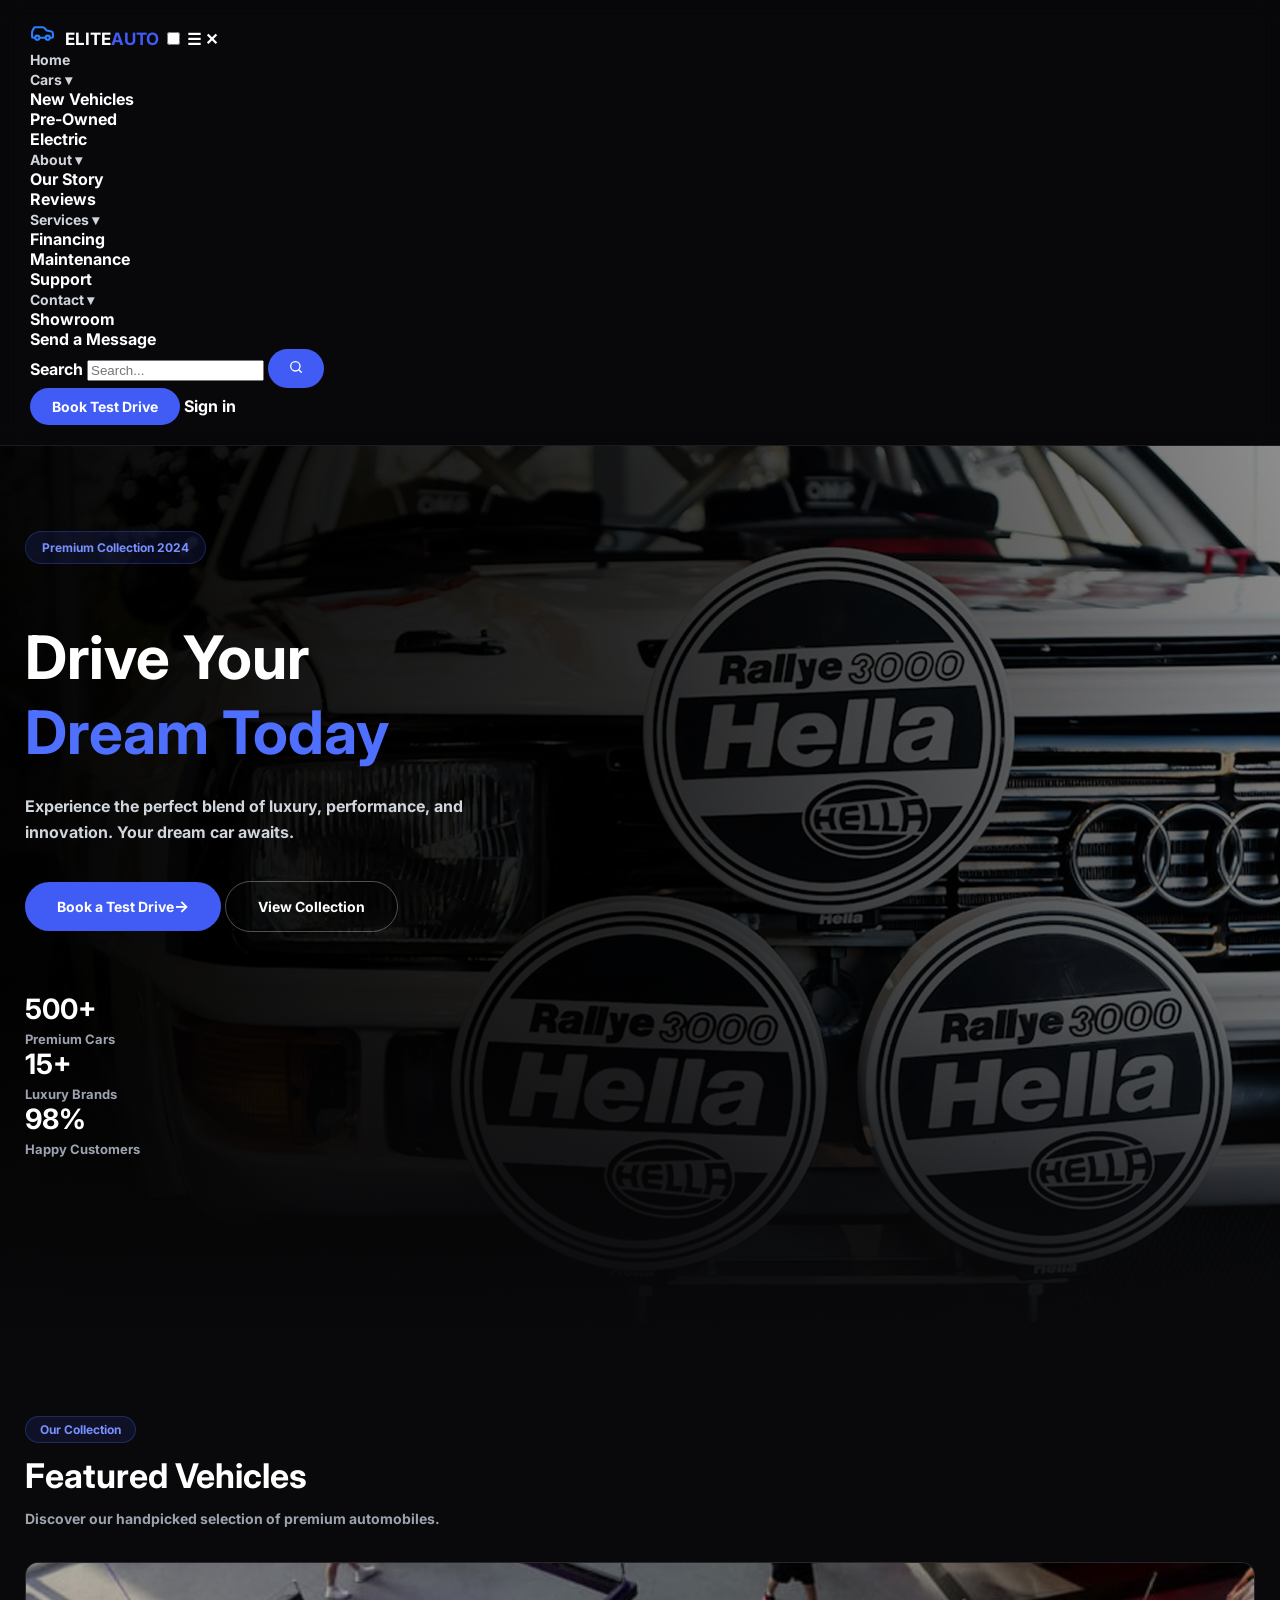
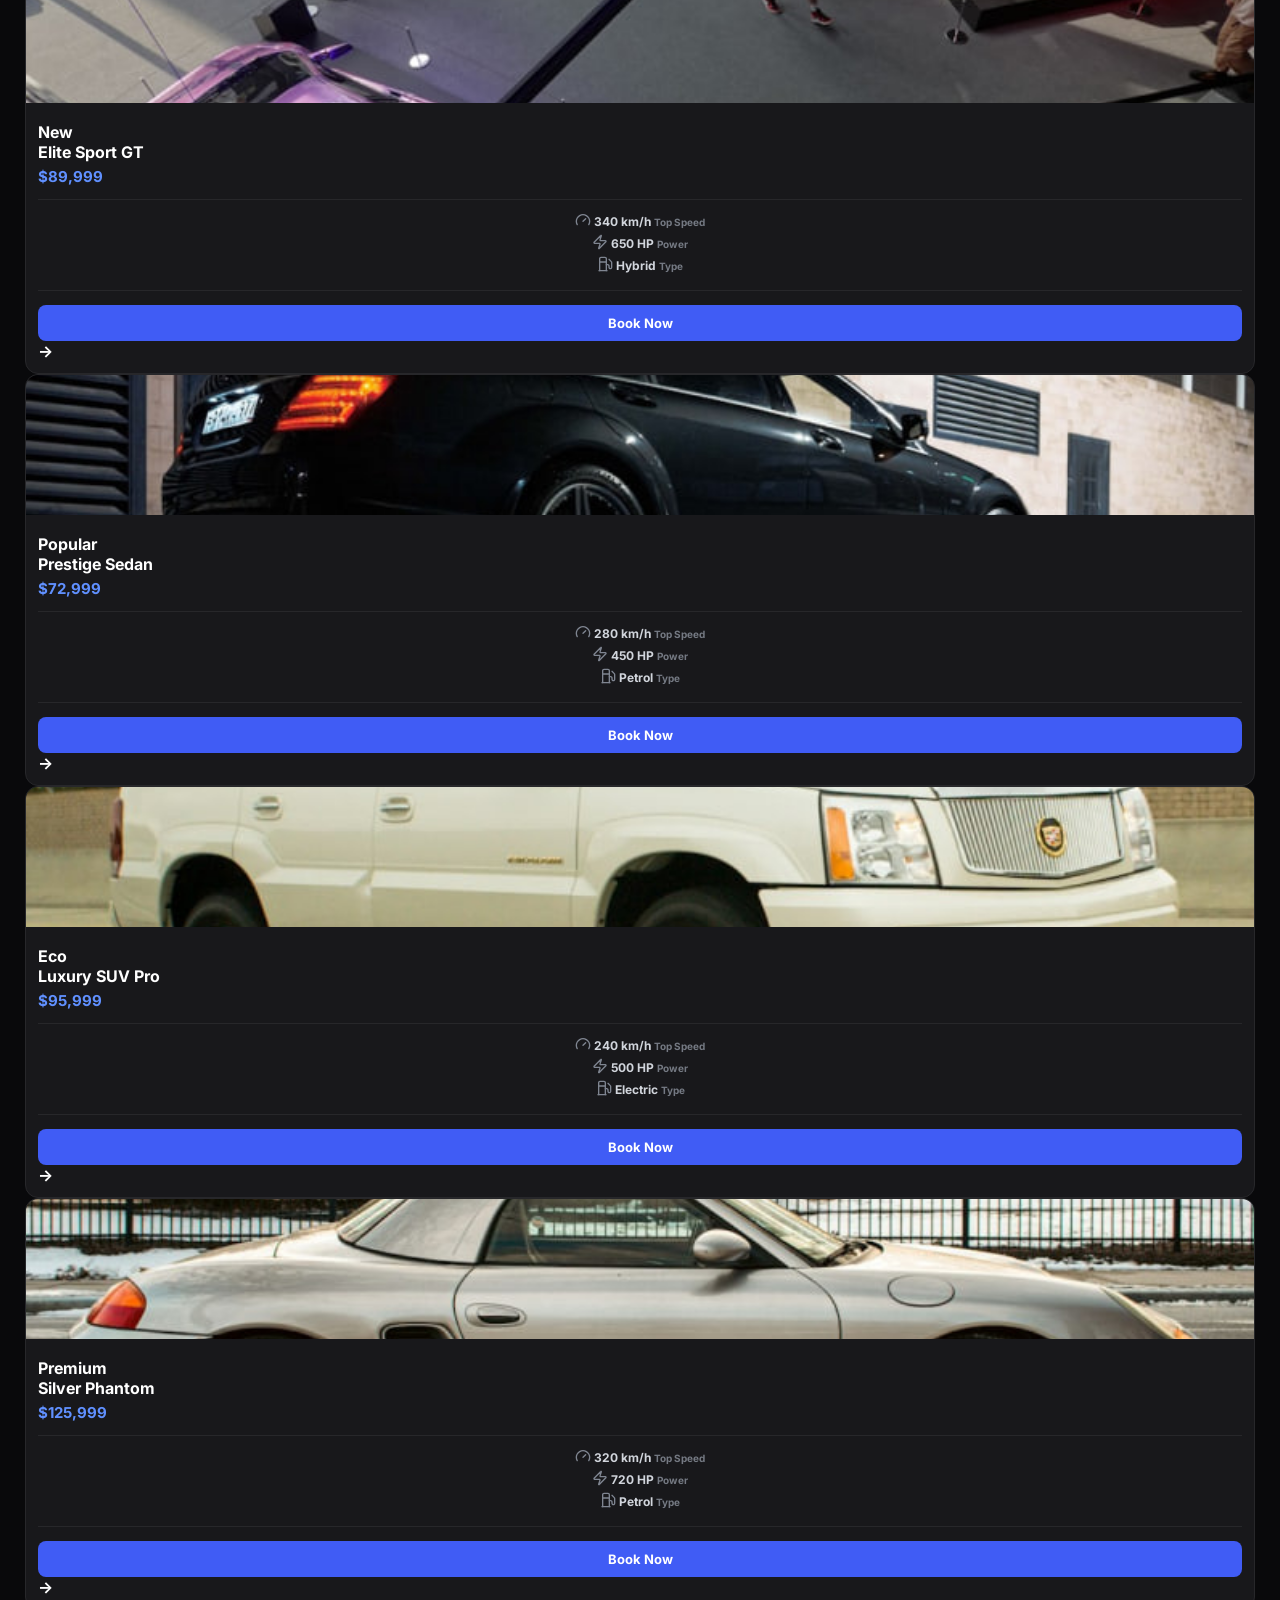
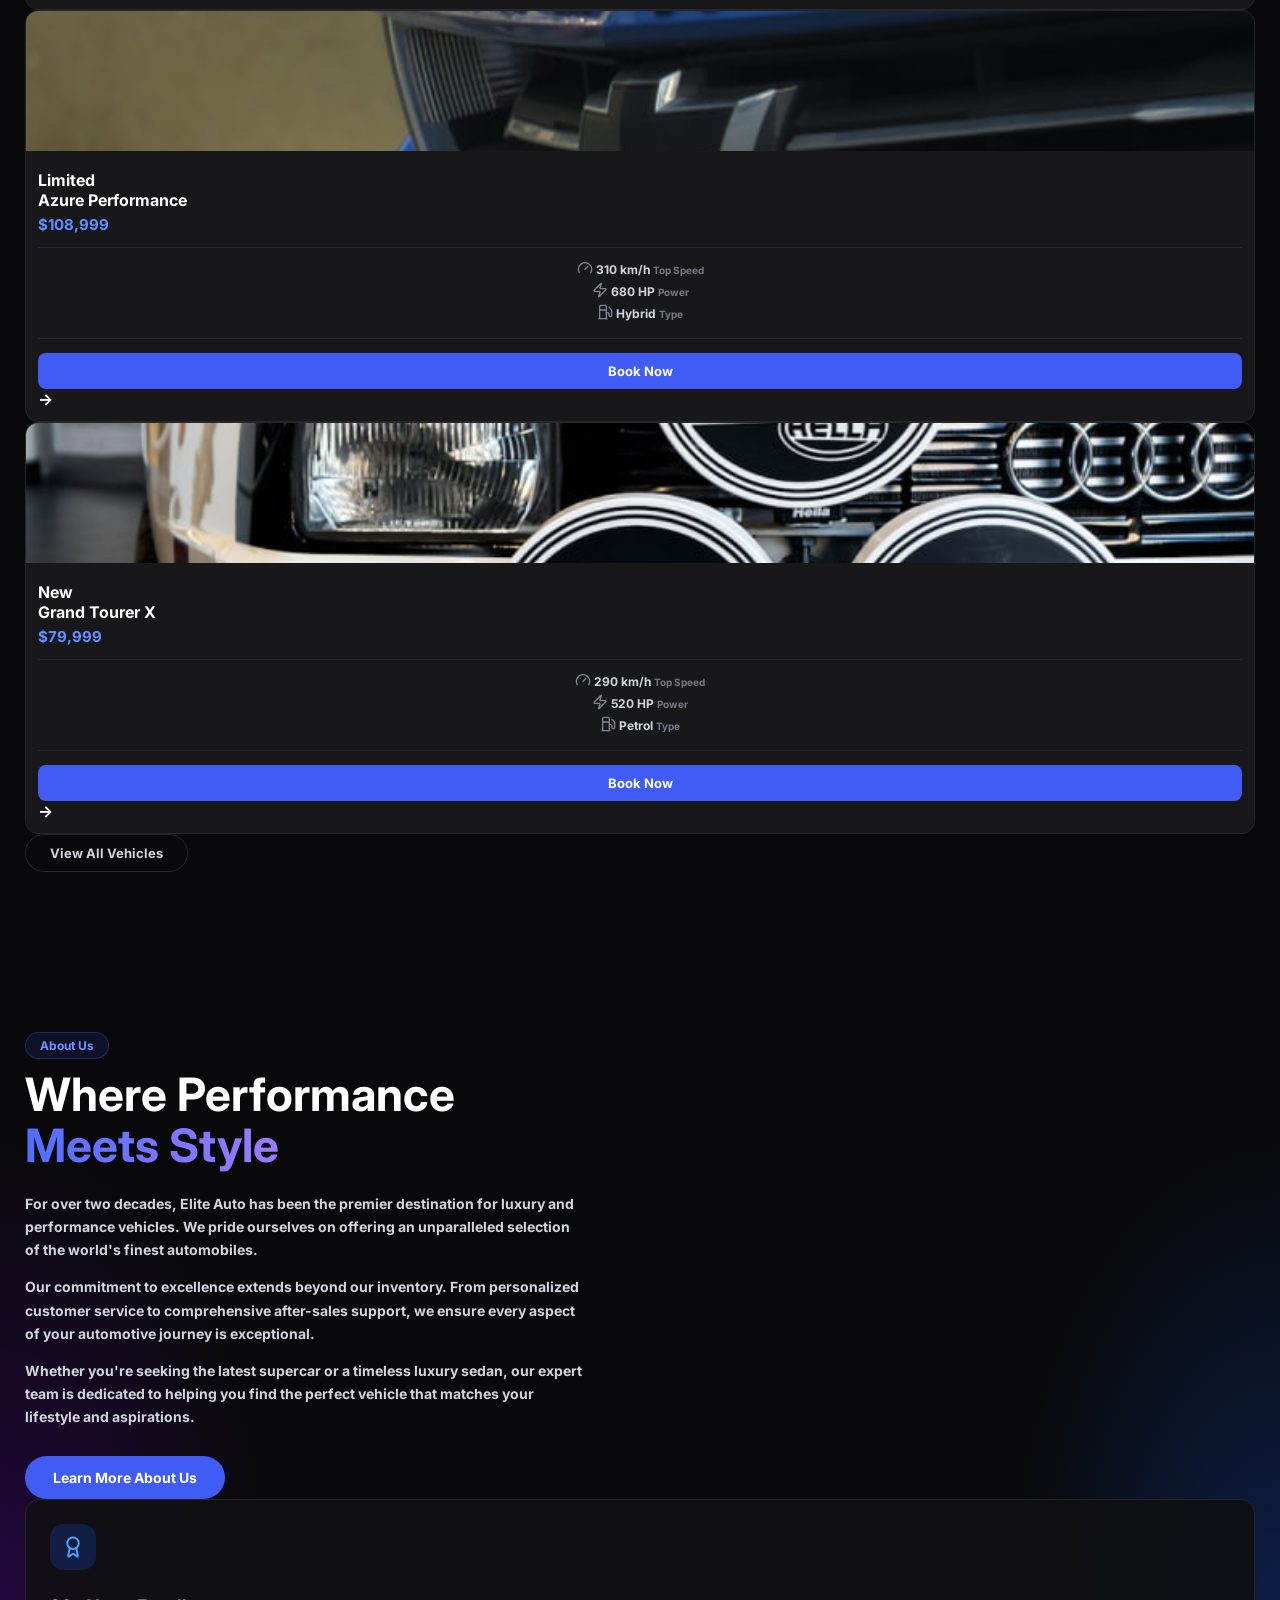
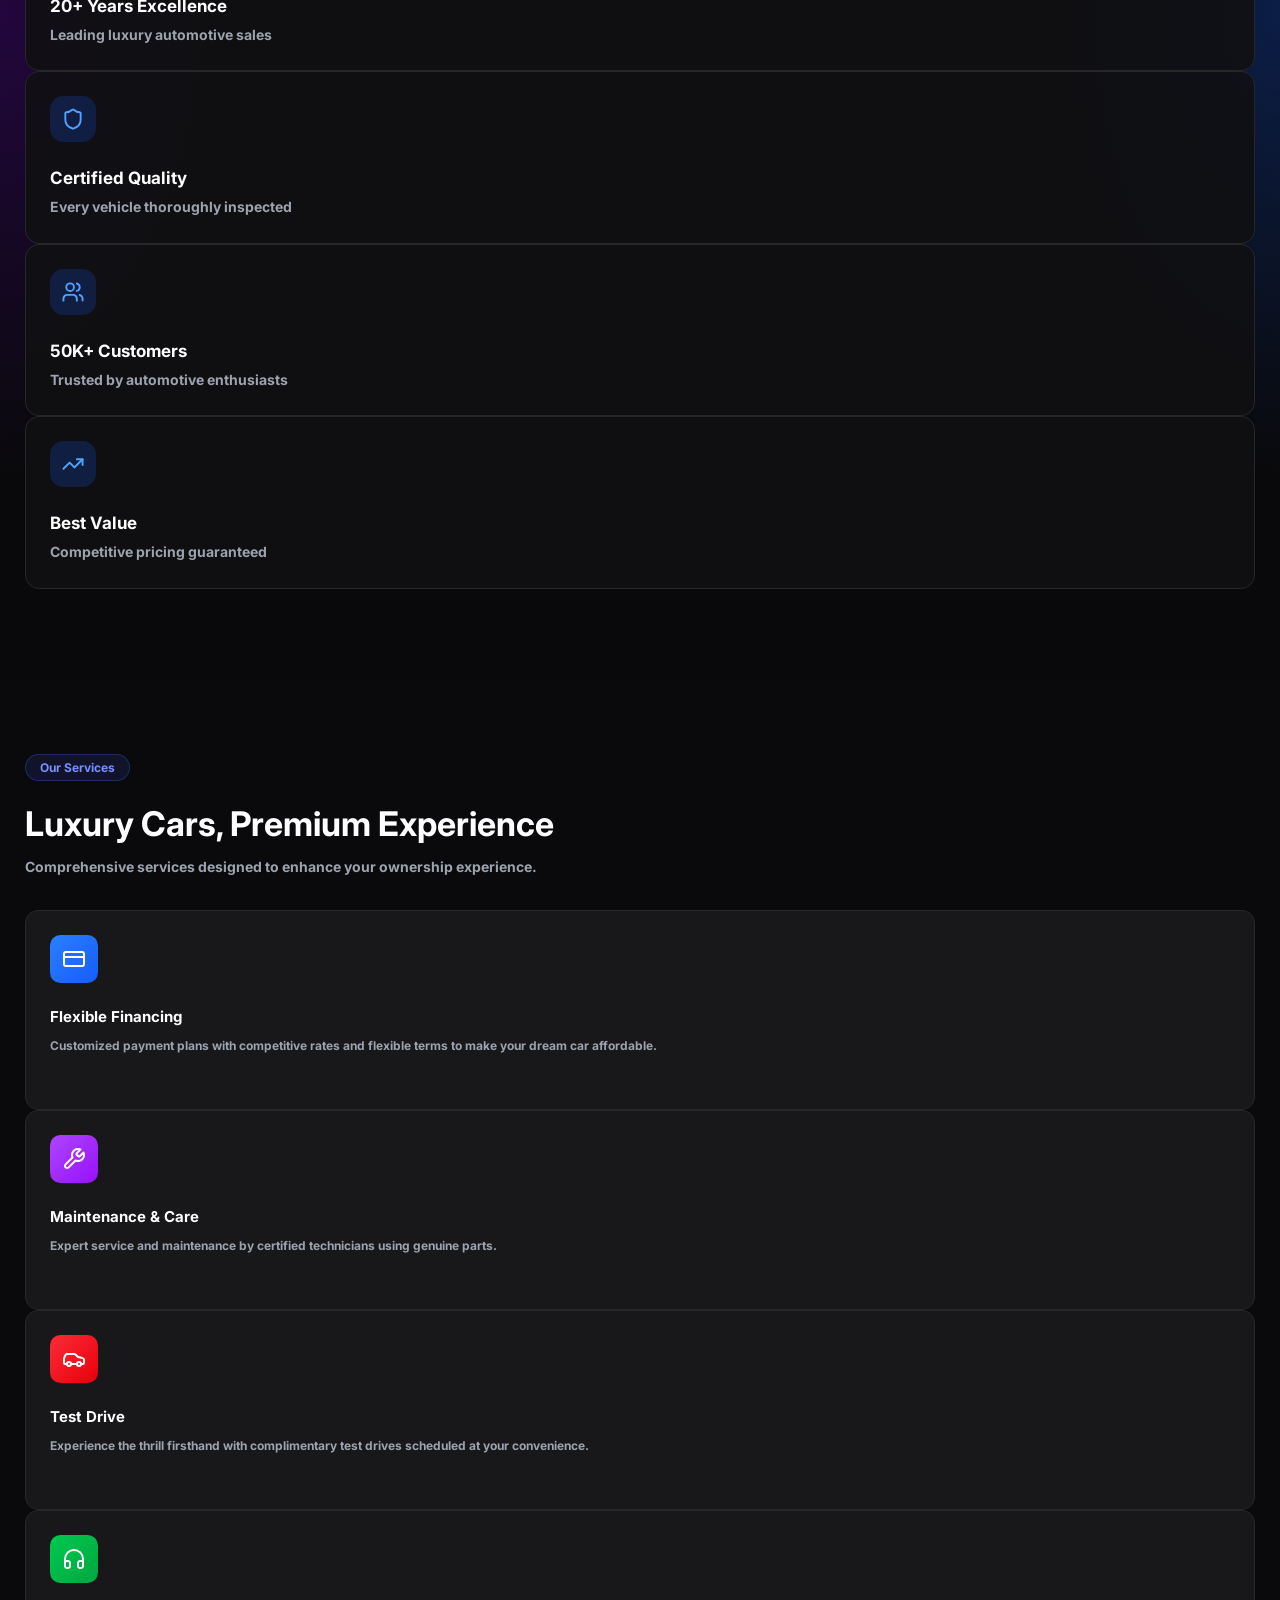
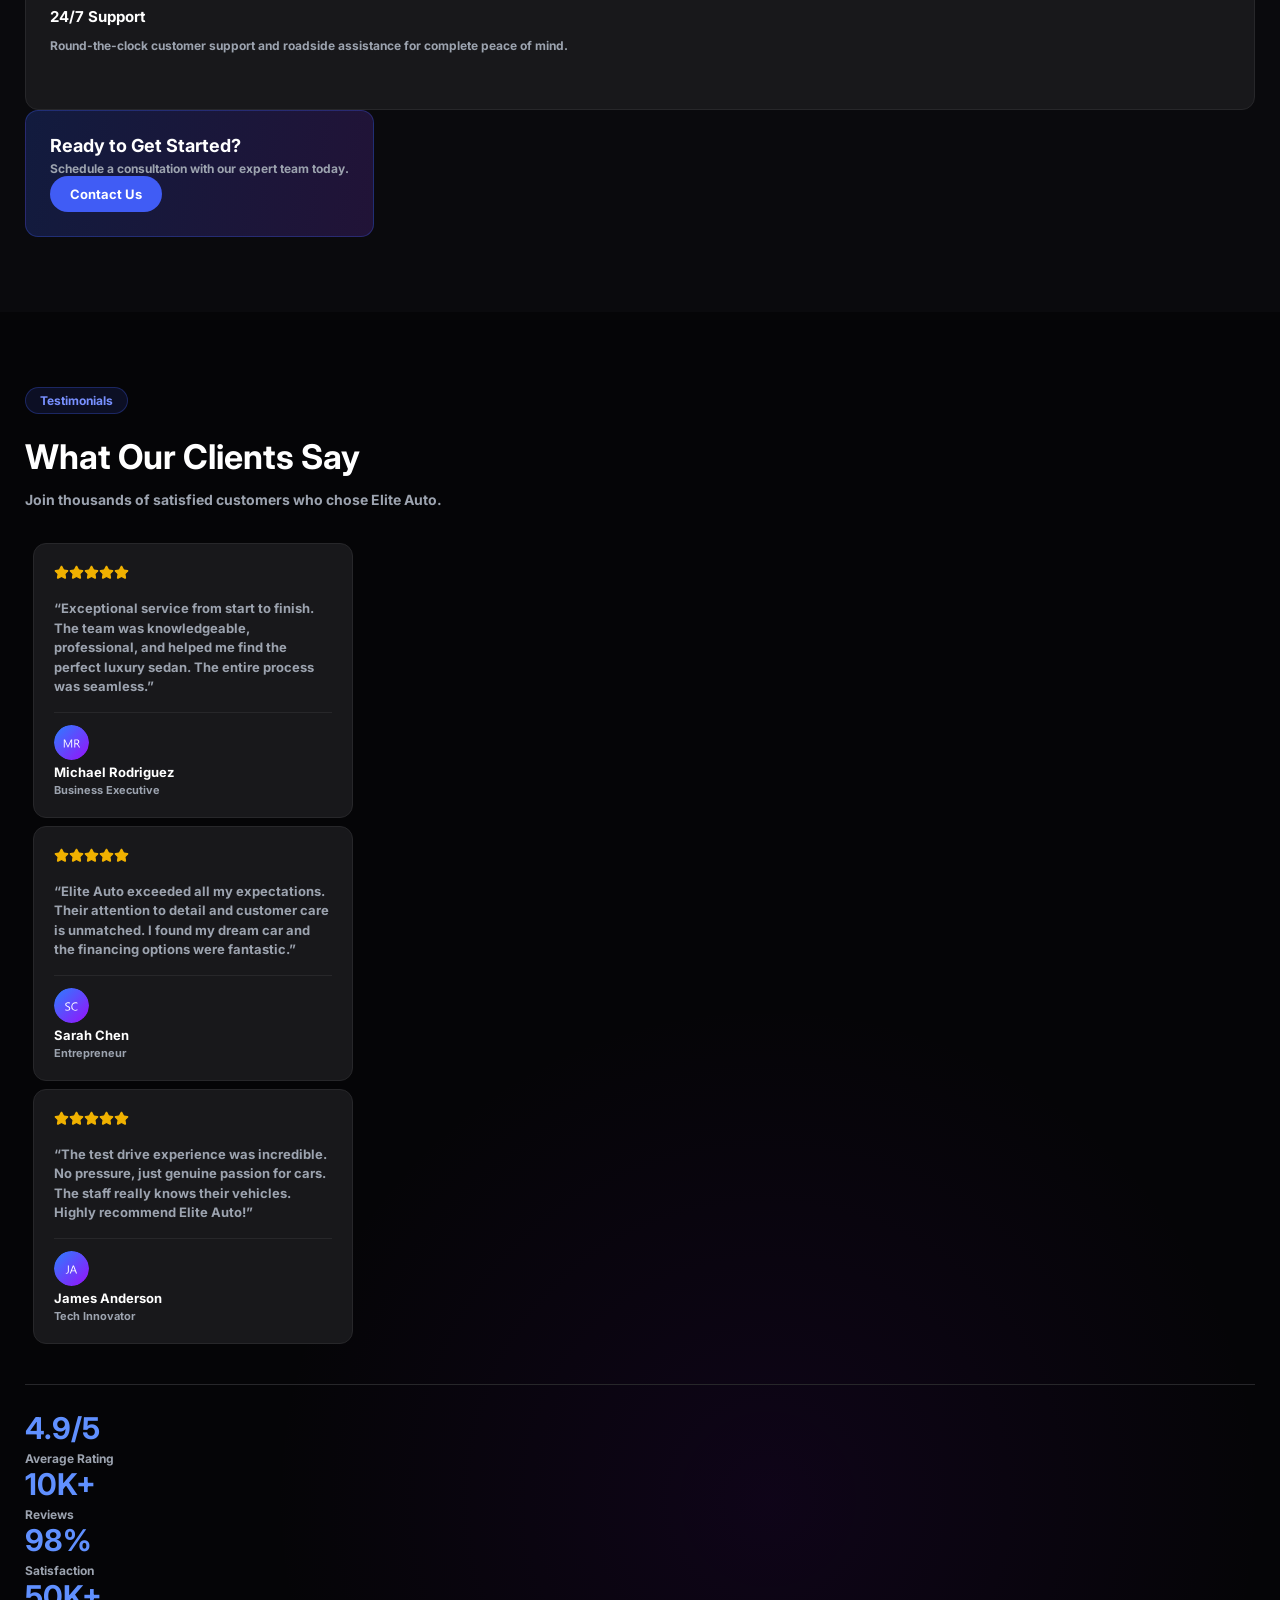
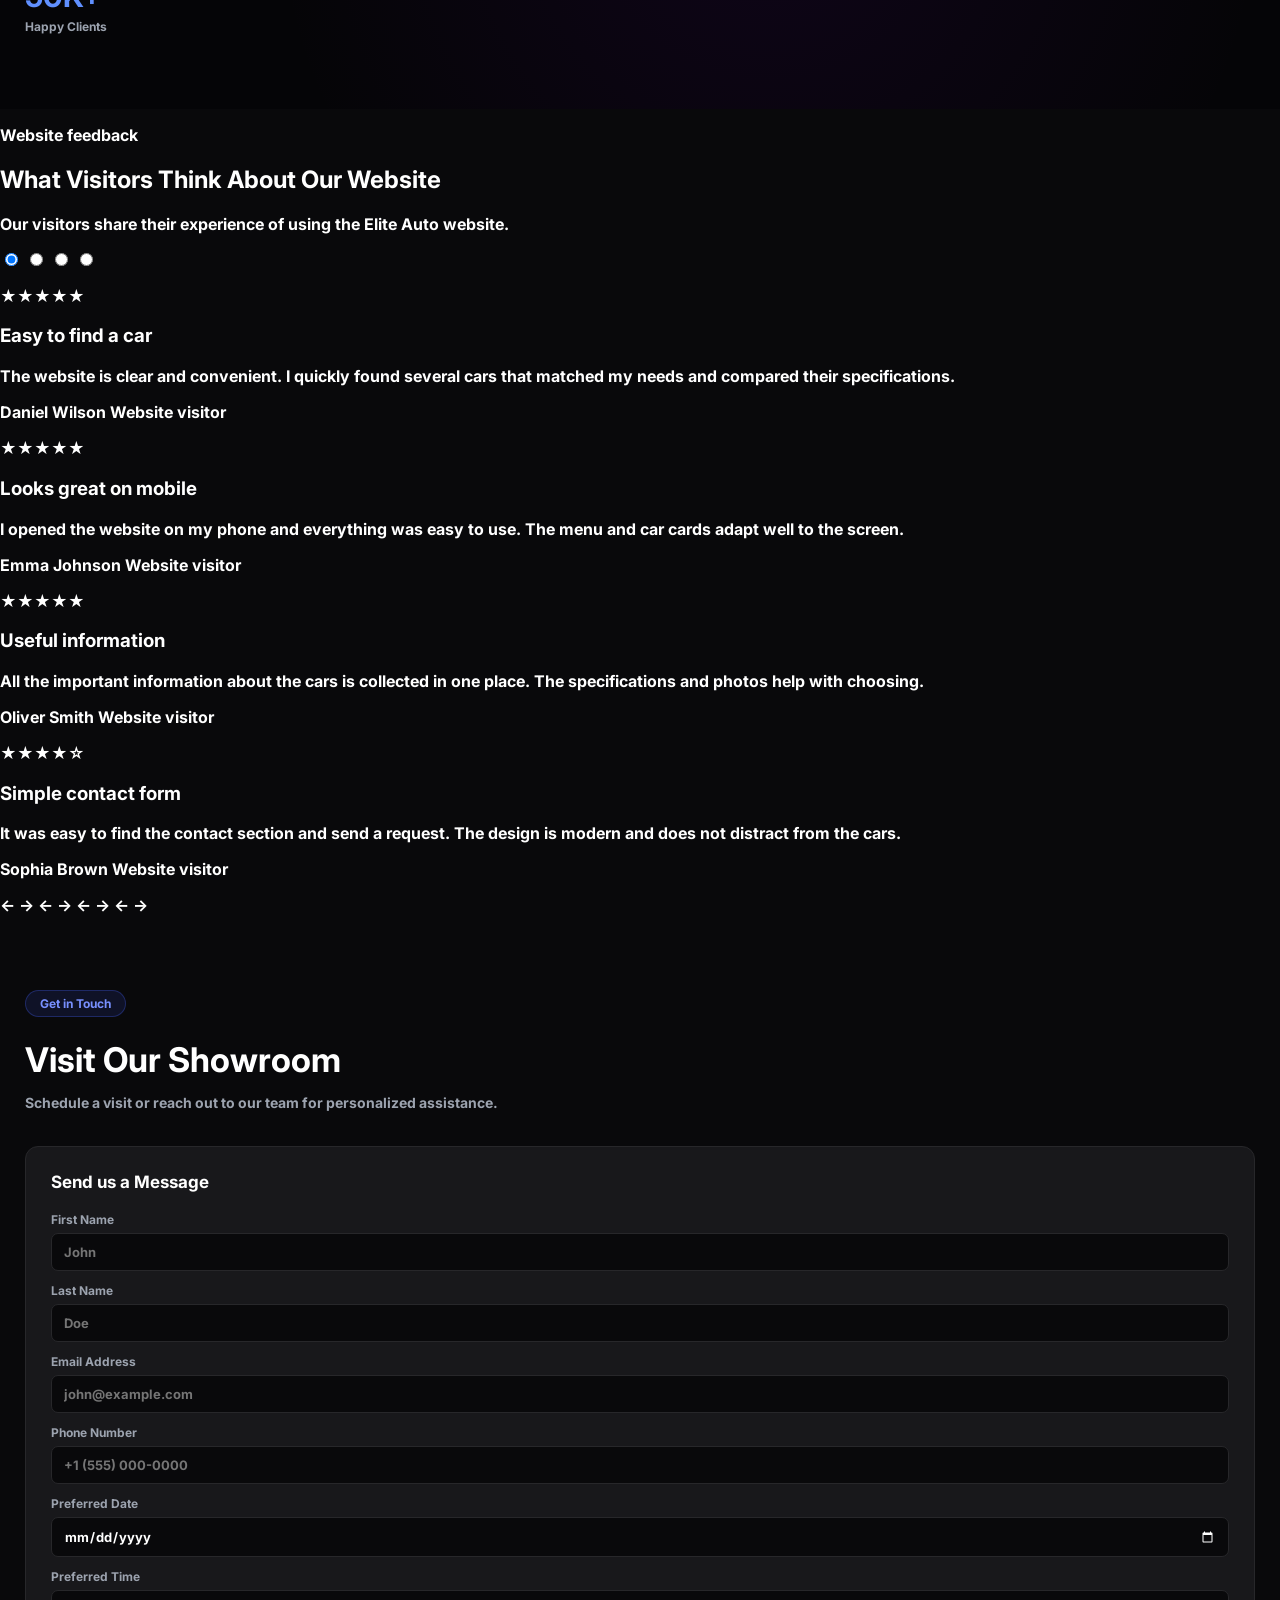
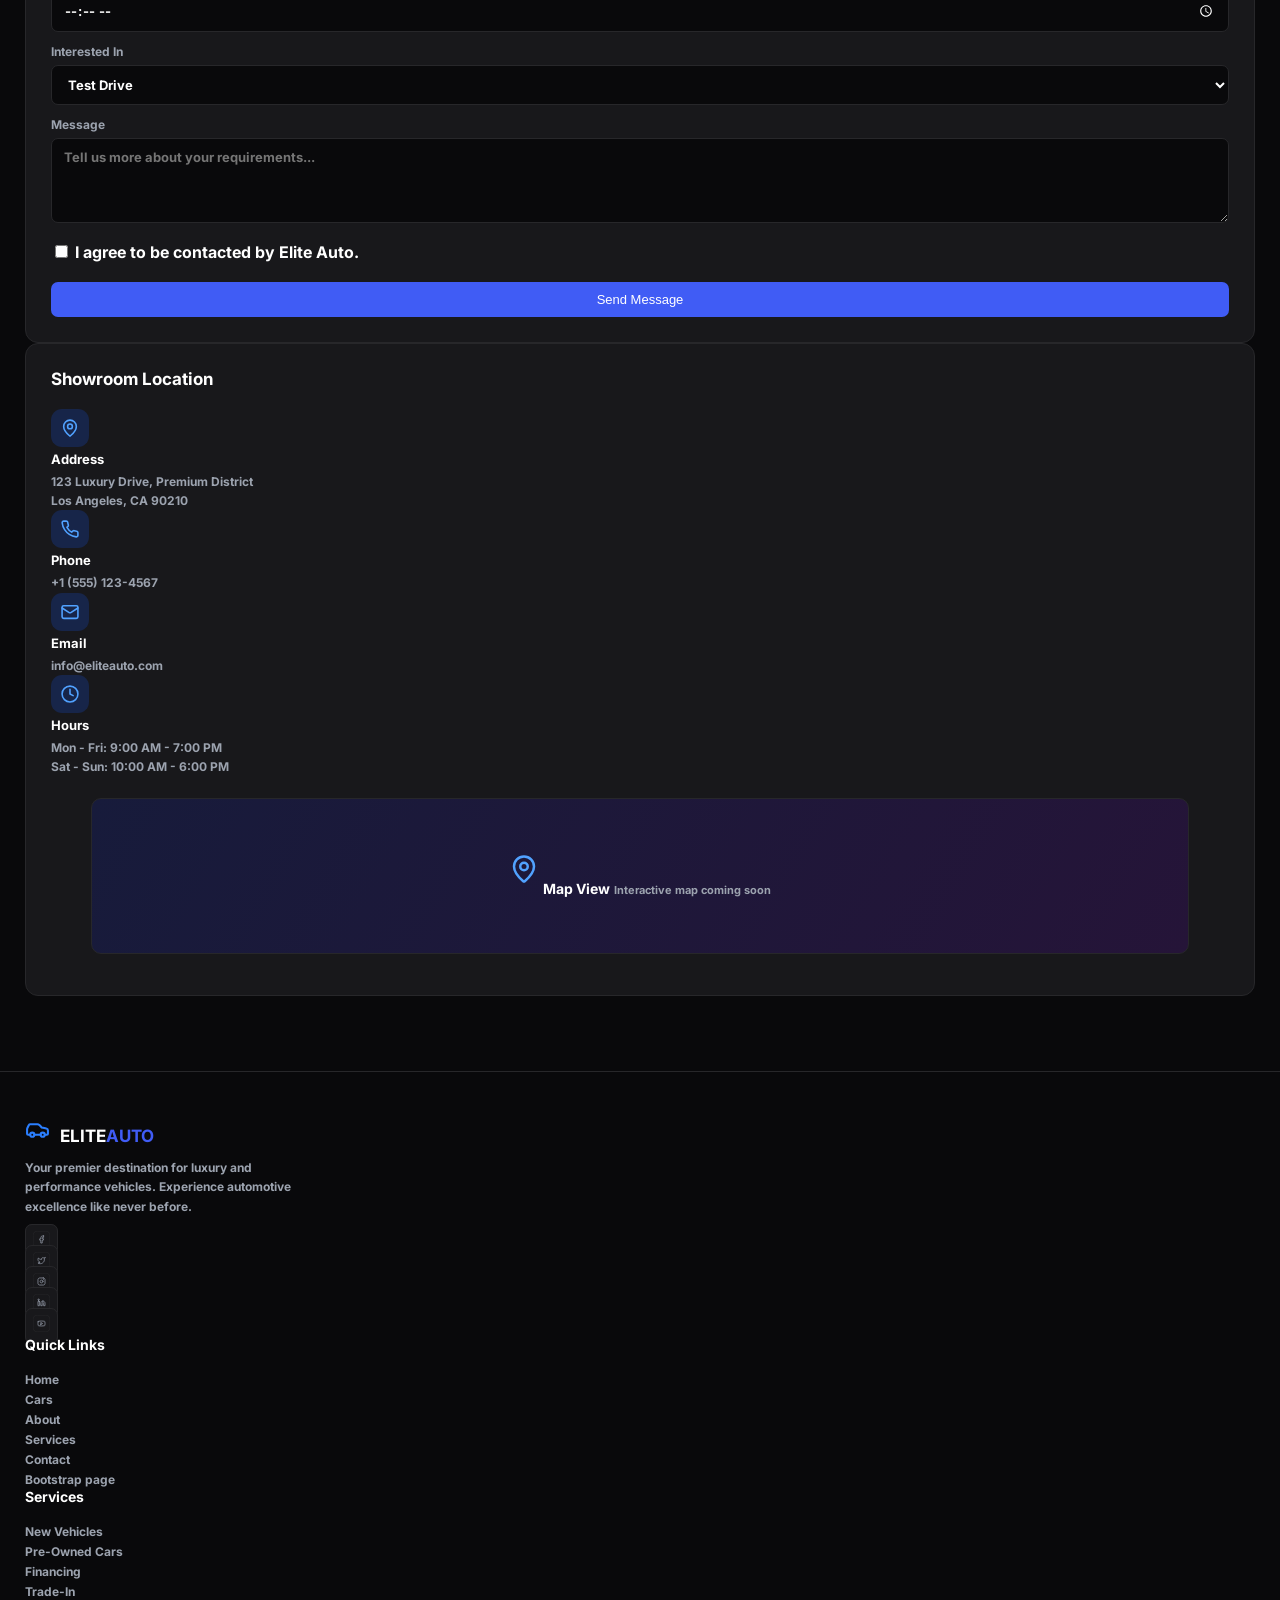
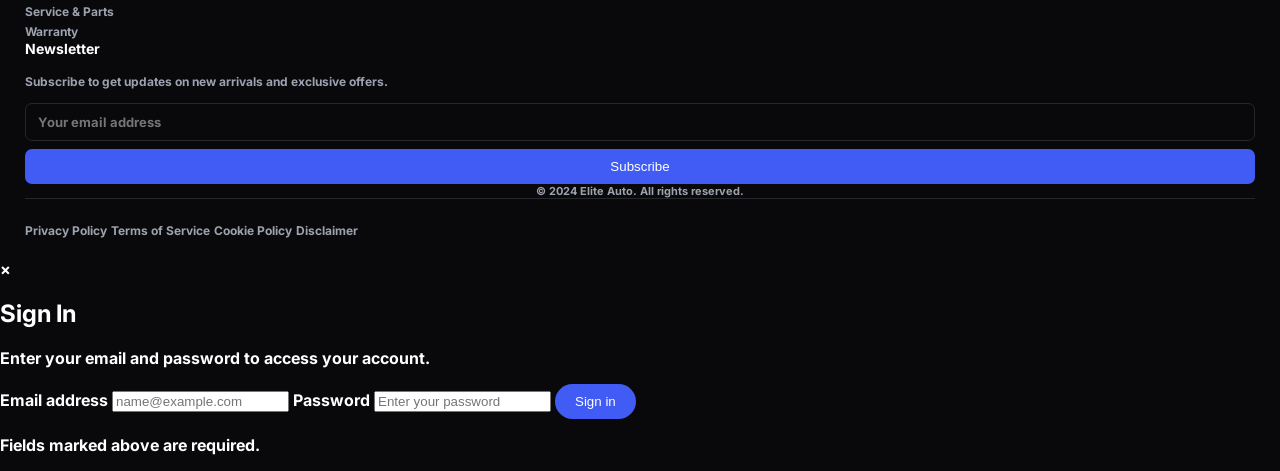
==== commit 31debcf8: "Add files via upload" ====
--- a/index.html
+++ b/index.html
@@ -8,16 +8,25 @@
     <link rel="preconnect" href="https://fonts.gstatic.com" crossorigin>
     <link href="https://fonts.googleapis.com/css2?family=Inter:wght@400;500;600;700&amp;display=swap" rel="stylesheet">
     <link rel="stylesheet" href="CSS/main.css">
+    <link rel="stylesheet" href="CSS/lab4.css">
     <title>Elite Auto</title>
 </head>
 
-<body>
-
-<header class="site-header" id="top">
+<body id="top">
+
+<header class="site-header">
     <a class="site-header__brand" href="#home">
         <img class="site-header__logo" src="CSS/logo/logo.svg" alt="">
         Elite<span class="site-header__brand-accent">Auto</span>
     </a>
+
+<input type="checkbox" id="menu-checkbox" class="menu-checkbox">
+
+<label for="menu-checkbox" class="menu-toggle">
+    <span class="menu-toggle__open">☰</span>
+    <span class="menu-toggle__close">✕</span>
+</label>
+
 
     <nav class="site-header__nav" aria-label="Main">
         <ul class="site-header__list">
@@ -58,7 +67,6 @@
     </li>
         </ul>
     </nav>
-
     <div class="site-header__actions">
         <form class="search" role="search" action="#">
             <label class="search__label" for="site-search">Search</label>
@@ -68,6 +76,9 @@
             </button>
         </form>
         <a class="site-header__cta" href="#contact">Book Test Drive</a>
+        <a class="site-header__signin" href="#signin-modal">
+    Sign in
+</a>
     </div>
 </header>
 
@@ -460,6 +471,107 @@
         <div class="testimonials__stat"><dt class="testimonials__stat-value">98%</dt><dd class="testimonials__stat-label">Satisfaction</dd></div>
         <div class="testimonials__stat"><dt class="testimonials__stat-value">50K+</dt><dd class="testimonials__stat-label">Happy Clients</dd></div>
     </dl>
+</section>
+
+
+<section class="feedback" id="feedback">
+
+    <div class="feedback__header">
+        <p class="feedback__badge">Website feedback</p>
+        <h2 class="feedback__title">What Visitors Think About Our Website</h2>
+        <p class="feedback__description">
+            Our visitors share their experience of using the Elite Auto website.
+        </p>
+    </div>
+
+    <input class="feedback__radio" type="radio" name="feedback-slide" id="feedback-1" checked>
+    <input class="feedback__radio" type="radio" name="feedback-slide" id="feedback-2">
+    <input class="feedback__radio" type="radio" name="feedback-slide" id="feedback-3">
+    <input class="feedback__radio" type="radio" name="feedback-slide" id="feedback-4">
+
+    <div class="feedback__viewport">
+        <div class="feedback__track">
+
+            <article class="feedback-card">
+                <p class="feedback-card__stars">★★★★★</p>
+                <h3 class="feedback-card__title">Easy to find a car</h3>
+                <p class="feedback-card__text">
+                    The website is clear and convenient. I quickly found several
+                    cars that matched my needs and compared their specifications.
+                </p>
+                <p class="feedback-card__author">
+                    <strong>Daniel Wilson</strong>
+                    <span>Website visitor</span>
+                </p>
+            </article>
+
+            <article class="feedback-card">
+                <p class="feedback-card__stars">★★★★★</p>
+                <h3 class="feedback-card__title">Looks great on mobile</h3>
+                <p class="feedback-card__text">
+                    I opened the website on my phone and everything was easy
+                    to use. The menu and car cards adapt well to the screen.
+                </p>
+                <p class="feedback-card__author">
+                    <strong>Emma Johnson</strong>
+                    <span>Website visitor</span>
+                </p>
+            </article>
+
+            <article class="feedback-card">
+                <p class="feedback-card__stars">★★★★★</p>
+                <h3 class="feedback-card__title">Useful information</h3>
+                <p class="feedback-card__text">
+                    All the important information about the cars is collected
+                    in one place. The specifications and photos help with choosing.
+                </p>
+                <p class="feedback-card__author">
+                    <strong>Oliver Smith</strong>
+                    <span>Website visitor</span>
+                </p>
+            </article>
+
+            <article class="feedback-card">
+                <p class="feedback-card__stars">★★★★☆</p>
+                <h3 class="feedback-card__title">Simple contact form</h3>
+                <p class="feedback-card__text">
+                    It was easy to find the contact section and send a request.
+                    The design is modern and does not distract from the cars.
+                </p>
+                <p class="feedback-card__author">
+                    <strong>Sophia Brown</strong>
+                    <span>Website visitor</span>
+                </p>
+            </article>
+
+        </div>
+    </div>
+
+    <div class="feedback__controls">
+
+        <div class="feedback__dots">
+            <label for="feedback-1" aria-label="Feedback 1"></label>
+            <label for="feedback-2" aria-label="Feedback 2"></label>
+            <label for="feedback-3" aria-label="Feedback 3"></label>
+            <label for="feedback-4" aria-label="Feedback 4"></label>
+        </div>
+
+        <div class="feedback__arrows">
+            <label class="feedback__prev feedback__prev--1" for="feedback-1">←</label>
+            <label class="feedback__next feedback__next--1" for="feedback-2">→</label>
+
+            <label class="feedback__prev feedback__prev--2" for="feedback-1">←</label>
+            <label class="feedback__next feedback__next--2" for="feedback-3">→</label>
+
+            <label class="feedback__prev feedback__prev--3" for="feedback-2">←</label>
+            <label class="feedback__next feedback__next--3" for="feedback-4">→</label>
+
+            <label class="feedback__prev feedback__prev--4" for="feedback-3">←</label>
+            <label class="feedback__next feedback__next--4" for="feedback-4">→</label>
+        </div>
+
+    </div>
+
 </section>
 
 
@@ -595,6 +707,11 @@
             <li><a class="site-footer__link" href="#about">About</a></li>
             <li><a class="site-footer__link" href="#services">Services</a></li>
             <li><a class="site-footer__link" href="#contact">Contact</a></li>
+            <li>
+    <a class="site-footer__link" href="pages/bootstrap.html">
+        Bootstrap page
+    </a>
+</li>
         </ul>
     </nav>
 
@@ -633,9 +750,64 @@
 
 </footer>
 
+
+<div class="signin-modal" id="signin-modal"
+     role="dialog" aria-modal="true"
+     aria-labelledby="signin-title">
+
+    <a class="signin-modal__backdrop"
+       href="#close"
+       aria-label="Close sign in window"></a>
+
+    <div class="signin-modal__dialog">
+
+        <a class="signin-modal__close"
+           href="#close"
+           aria-label="Close">&times;</a>
+
+        <h2 id="signin-title">Sign In</h2>
+
+        <p class="signin-modal__description">
+            Enter your email and password to access your account.
+        </p>
+
+        <form class="signin-form" action="#" method="post">
+
+            <label for="signin-email">Email address</label>
+
+            <input id="signin-email"
+                   name="email"
+                   type="email"
+                   placeholder="name@example.com"
+                   autocomplete="email"
+                   required>
+
+            <label for="signin-password">Password</label>
+
+            <input id="signin-password"
+                   name="password"
+                   type="password"
+                   placeholder="Enter your password"
+                   minlength="8"
+                   autocomplete="current-password"
+                   required>
+
+            <button type="submit">Sign in</button>
+
+        </form>
+
+        <p class="signin-modal__note">
+            Fields marked above are required.
+        </p>
+
+    </div>
+</div>
+
+
 <div class="scroll-top-zone">
     <a class="to-top" href="#top" aria-label="Back to top"></a>
 </div>
 
 </body>
+
 </html>
